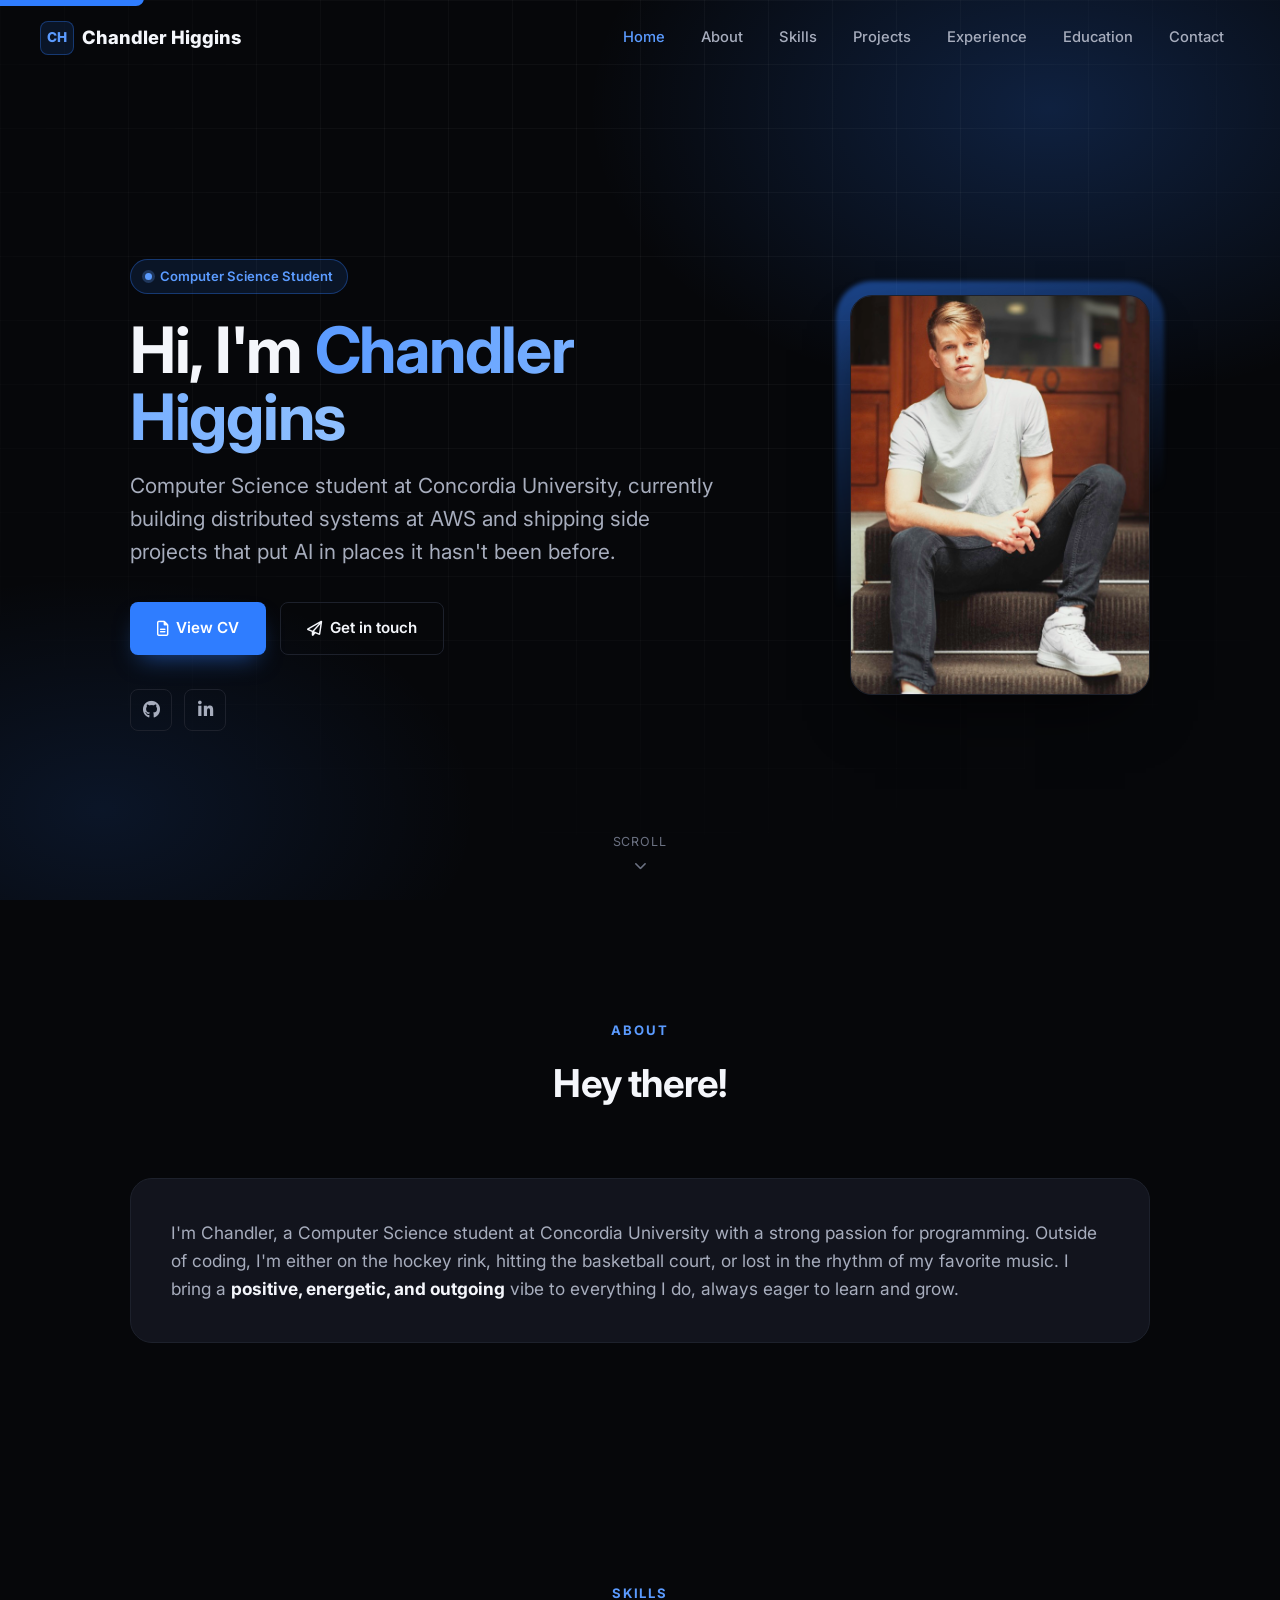
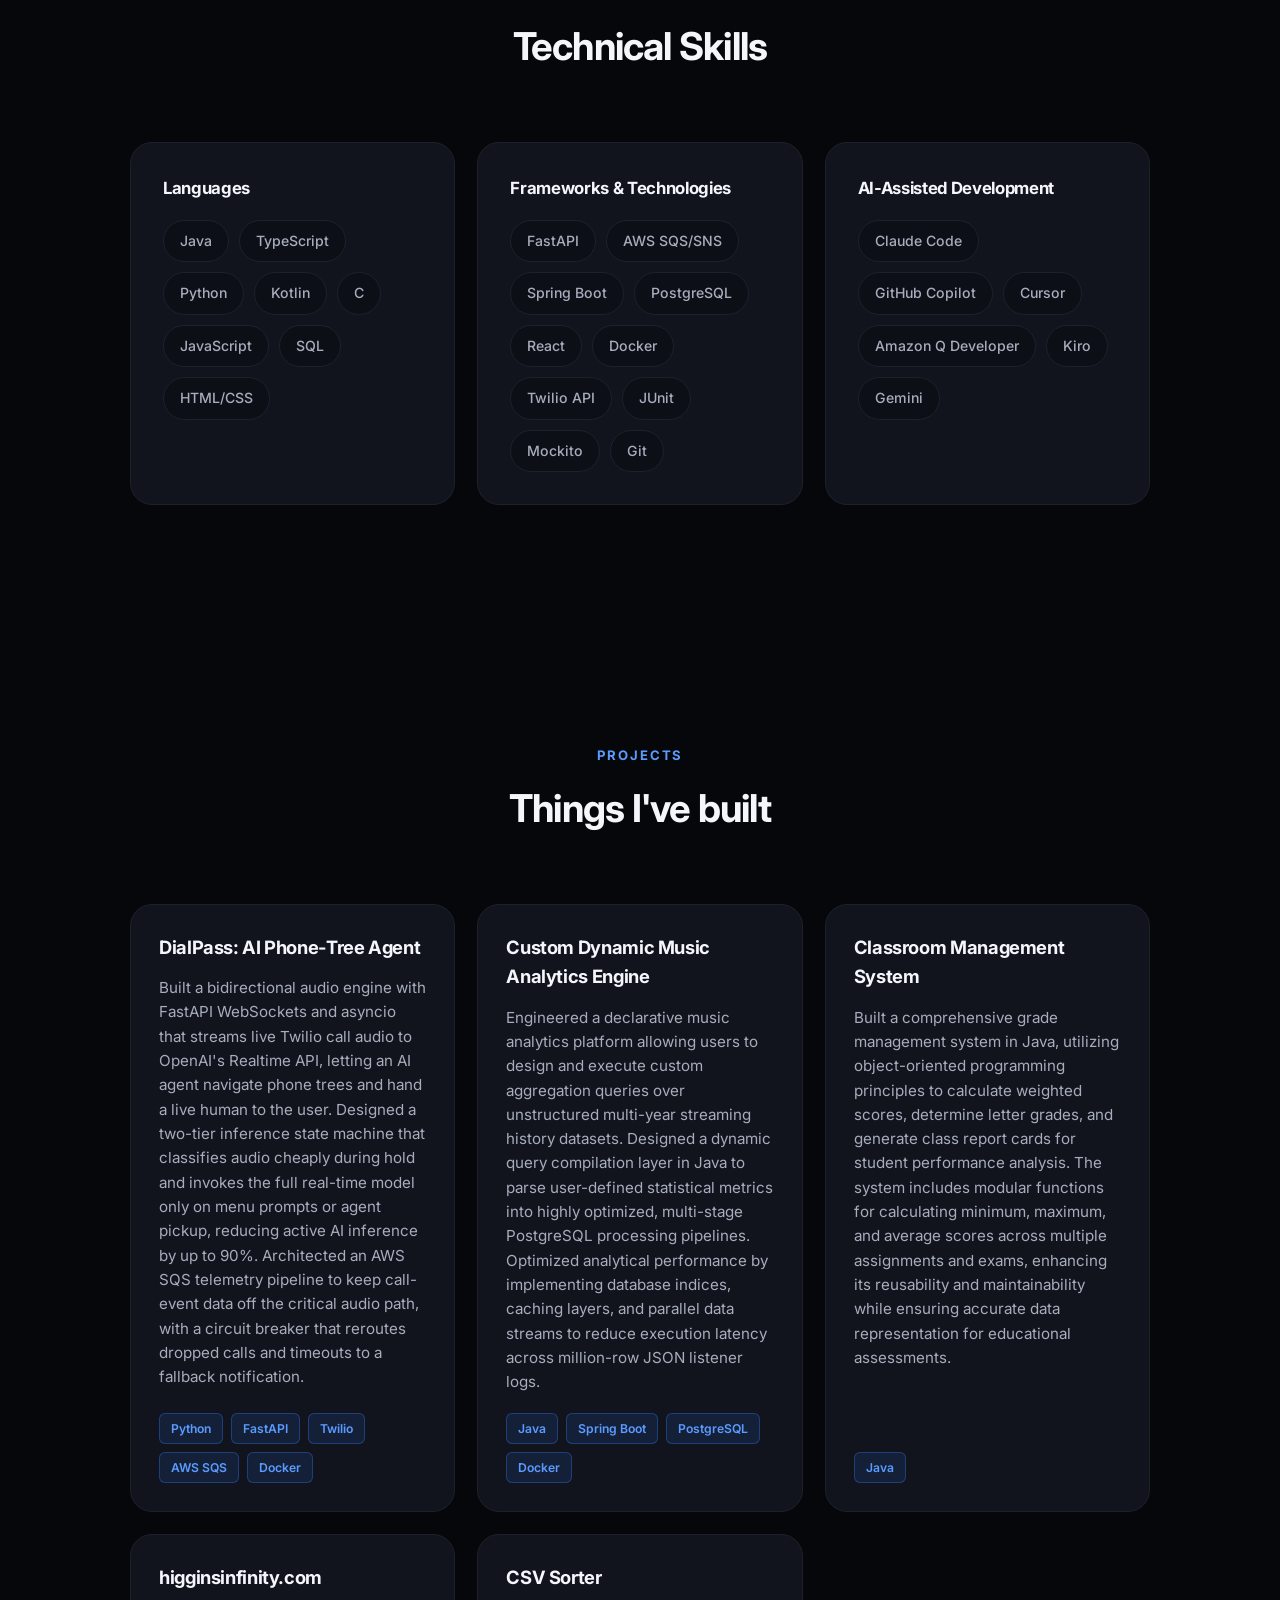
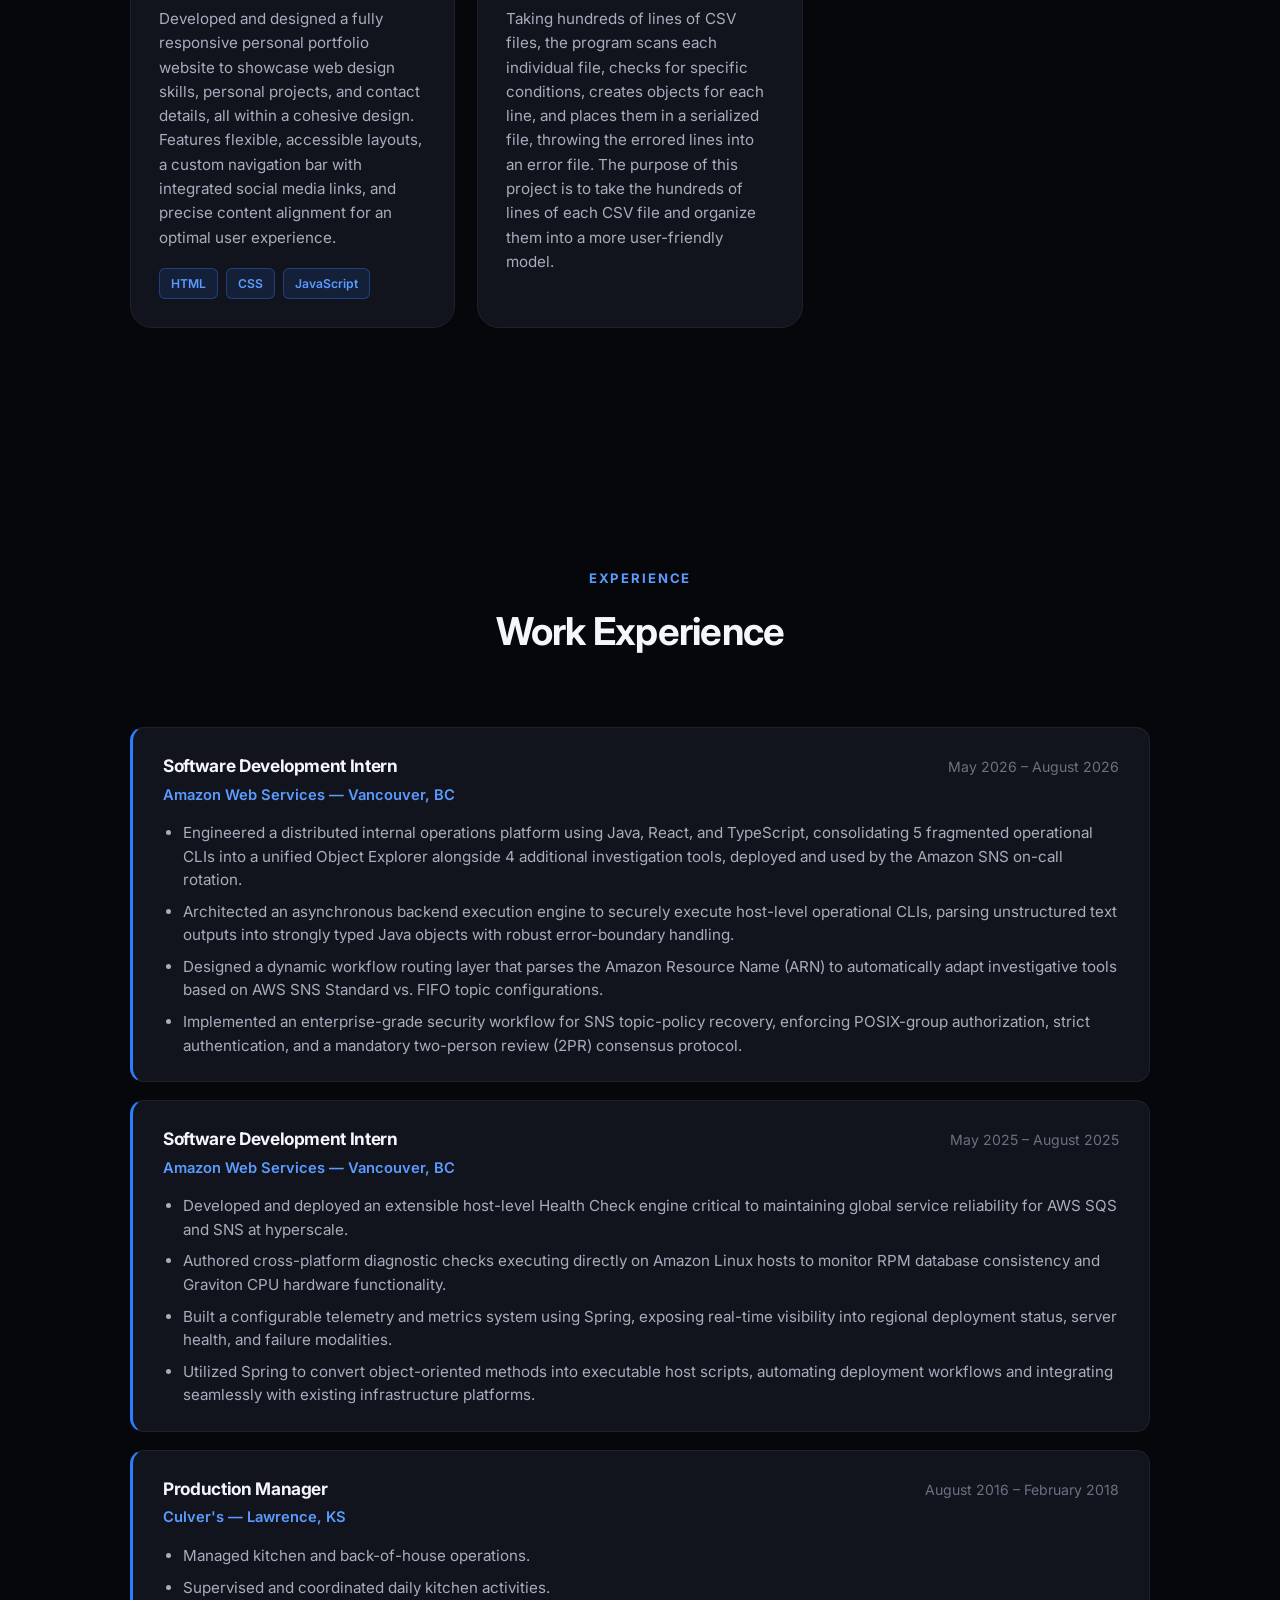
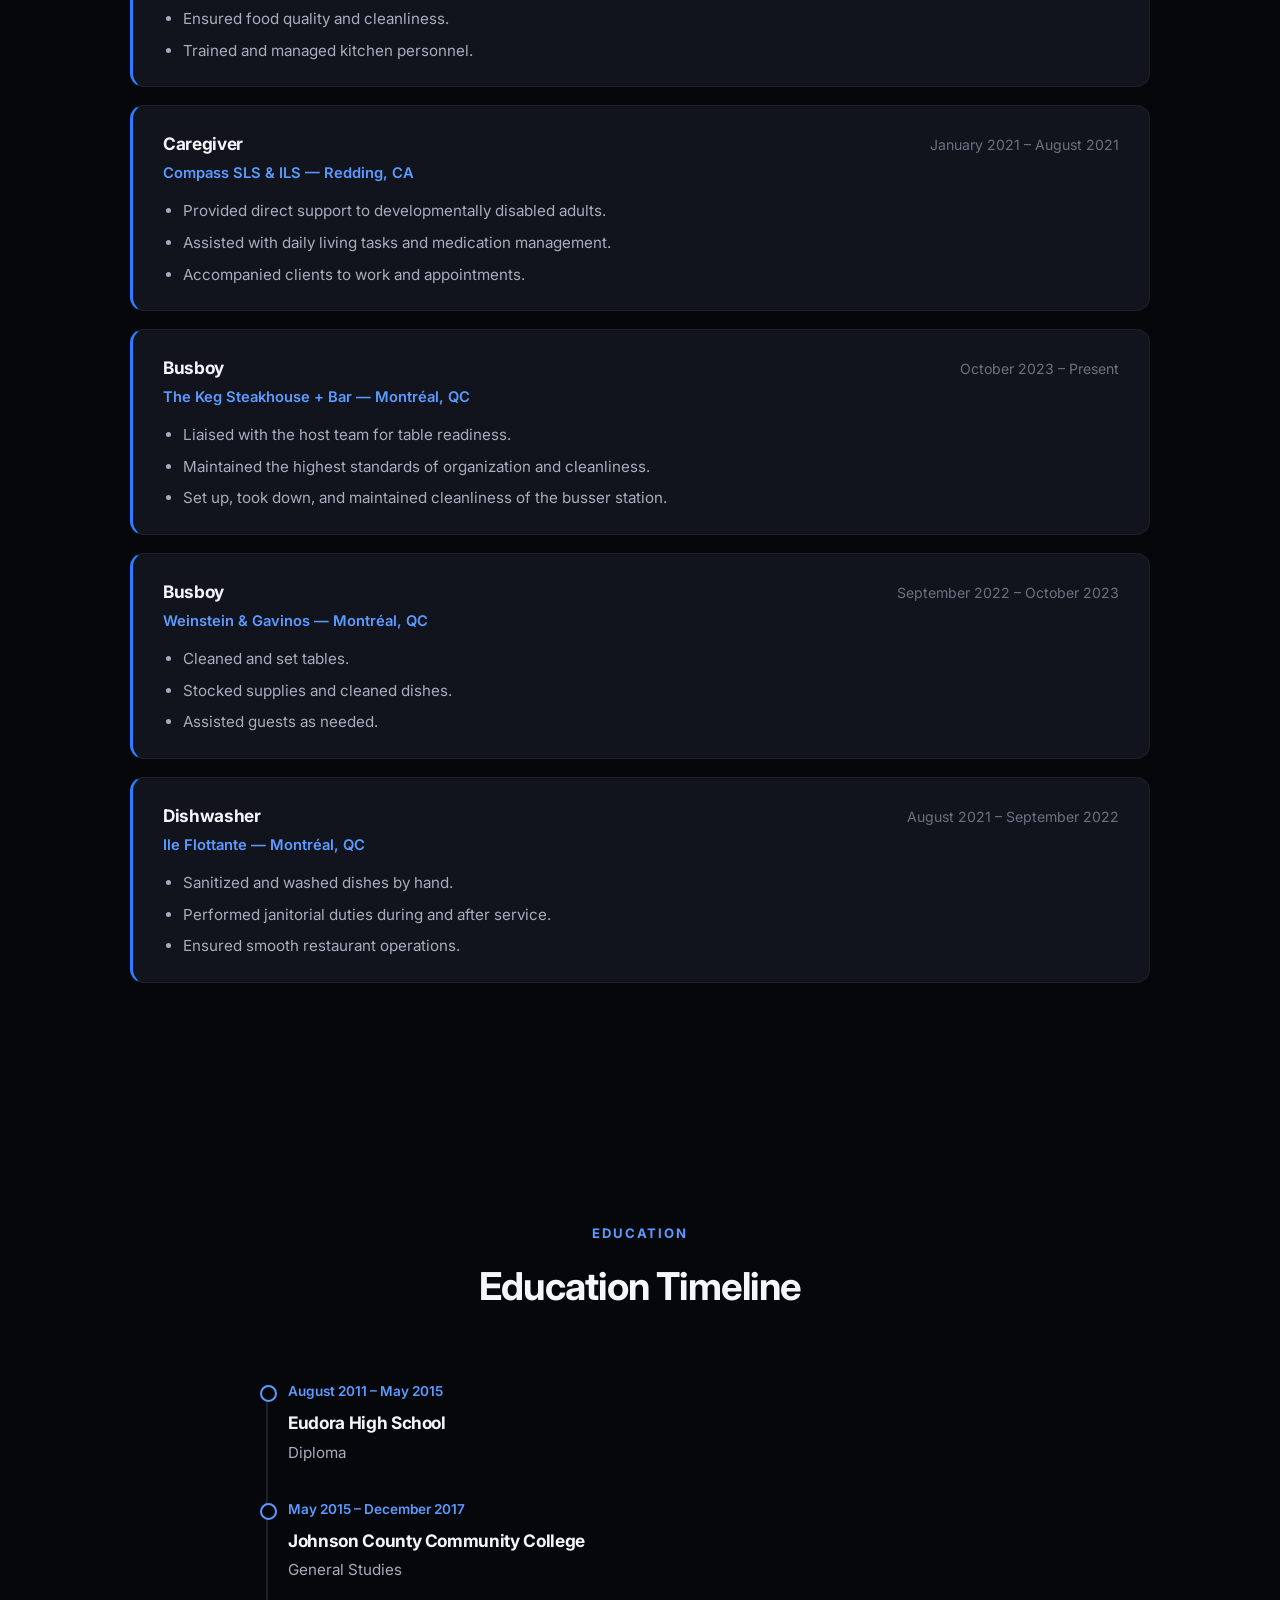
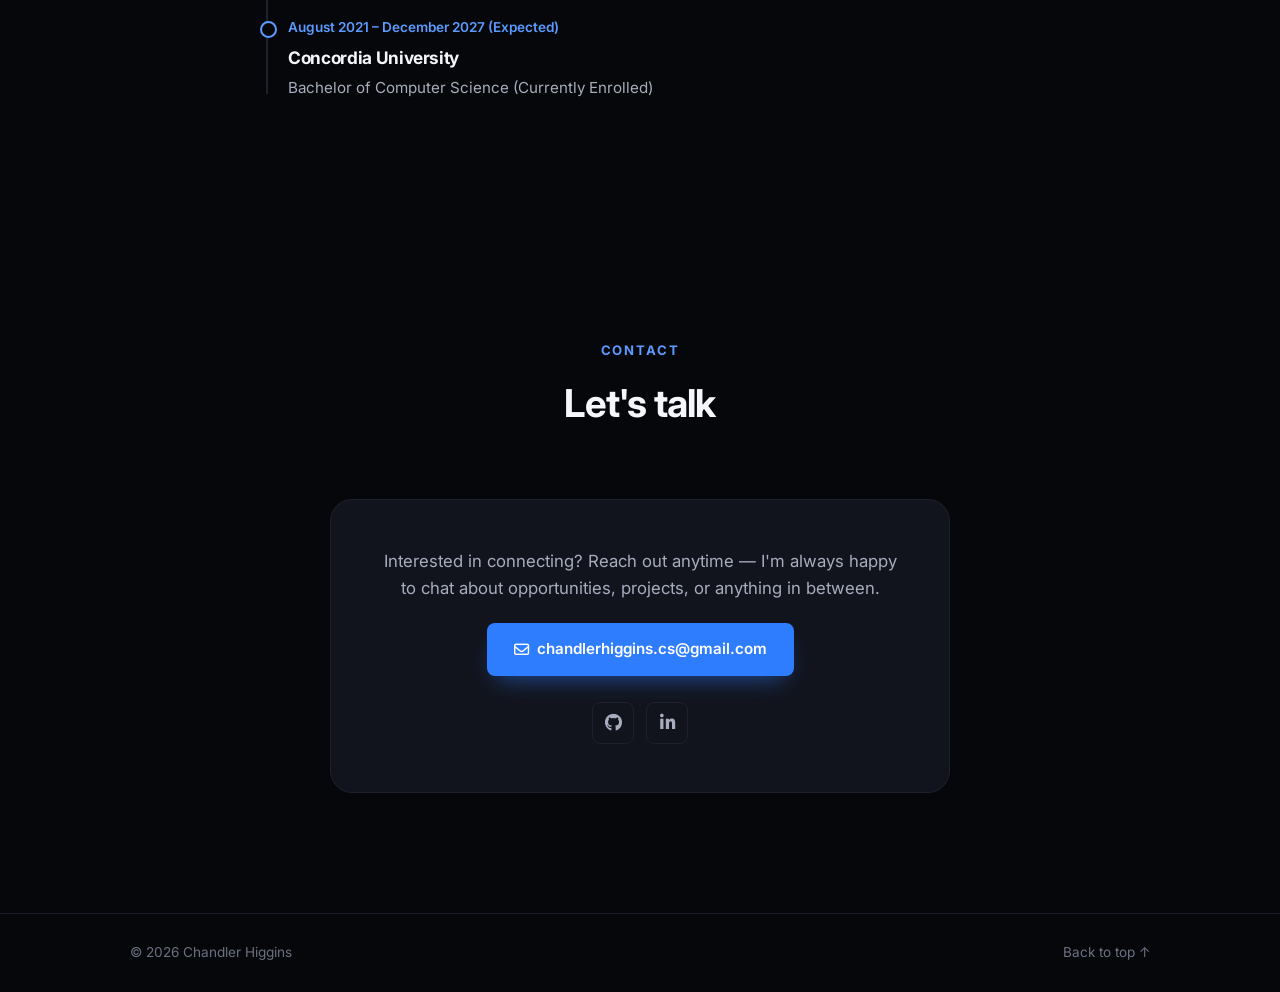
==== index.html @ 231ebe5f "Add AI-Assisted Development skills card, rename section heading - Add third skills card: Claude Code" ====
<!DOCTYPE html>
<html lang="en">
<head>
  <meta charset="UTF-8">
  <meta name="viewport" content="width=device-width, initial-scale=1.0">
  <title>Chandler Higgins | Portfolio</title>
  <meta name="description" content="Chandler Higgins - Computer Science student at Concordia University. Software engineering portfolio, projects, and work experience.">
  <link rel="icon" type="image/svg+xml" href="images/favicon.svg">
  <link rel="preconnect" href="https://fonts.googleapis.com">
  <link rel="preconnect" href="https://fonts.gstatic.com" crossorigin>
  <link href="https://fonts.googleapis.com/css2?family=Inter:wght@400;500;600;700;800&display=swap" rel="stylesheet">
  <link rel="stylesheet" href="https://cdnjs.cloudflare.com/ajax/libs/font-awesome/6.6.0/css/all.min.css" integrity="sha512-Kc323vGBEqzTmouAECnVceyQqyqdsSiqLQISBL29aUW4U/M7pSPA/gEUZQqv1cwx4OnYxTxve5UMg5GT6L4JJg==" crossorigin="anonymous" referrerpolicy="no-referrer" />
  <link rel="stylesheet" href="styles.css">
  <script src="main.js" defer></script>
</head>
<body>

<a class="skip-link" href="#main">Skip to content</a>

<header class="site-header">
  <nav class="navbar">
    <a class="brand" href="#home"><span class="brand-mark">CH</span> Chandler Higgins</a>

    <button class="nav-toggle" aria-label="Toggle menu" aria-expanded="false">
      <i class="fa-solid fa-bars"></i>
    </button>

    <ul class="nav-links">
      <li><a href="#home">Home</a></li>
      <li><a href="#about">About</a></li>
      <li><a href="#skillz">Skills</a></li>
      <li><a href="#projects">Projects</a></li>
      <li><a href="#exp">Experience</a></li>
      <li><a href="#education1">Education</a></li>
      <li><a href="#contact">Contact</a></li>
    </ul>
  </nav>
</header>

<main id="main">

  <section class="hero" id="home">
    <div class="container hero-inner">
      <div>
        <span class="hero-eyebrow"><span class="dot"></span>Computer Science Student</span>
        <h1 class="hero-title">Hi, I'm <span class="accent">Chandler Higgins</span></h1>
        <p class="hero-subtitle">Computer Science student at Concordia University, currently building distributed systems at AWS and shipping side projects that put AI in places it hasn't been before.</p>

        <div class="hero-actions">
          <a href="view_cv.html" target="_blank" class="btn btn-primary">
            <i class="fa-regular fa-file-lines"></i> View CV
          </a>
          <a href="#contact" class="btn btn-ghost">
            <i class="fa-regular fa-paper-plane"></i> Get in touch
          </a>
        </div>

        <div class="hero-social">
          <a class="social-link" href="https://github.com/GoingBarDown" aria-label="GitHub" target="_blank" rel="noopener">
            <i class="fa-brands fa-github"></i>
          </a>
          <a class="social-link" href="https://www.linkedin.com/in/chandler-higgins/" aria-label="LinkedIn" target="_blank" rel="noopener">
            <i class="fa-brands fa-linkedin-in"></i>
          </a>
        </div>
      </div>

      <div class="hero-photo-wrap">
        <img class="hero-photo" src="images/my-photo.jpg" alt="Chandler Higgins">
      </div>
    </div>

    <a href="#about" class="scroll-cue">
      Scroll
      <i class="fa-solid fa-chevron-down"></i>
    </a>
  </section>

  <section class="section" id="about">
    <div class="container">
      <div class="section-head reveal">
        <span class="section-kicker">About</span>
        <h2 class="section-title">Hey there!</h2>
      </div>

      <div class="about-grid">
        <div class="about-copy reveal">
          <p>I'm Chandler, a Computer Science student at Concordia University with a strong passion for programming. Outside of coding, I'm either on the hockey rink, hitting the basketball court, or lost in the rhythm of my favorite music. I bring a <strong>positive, energetic, and outgoing</strong> vibe to everything I do, always eager to learn and grow.</p>
        </div>
      </div>
    </div>
  </section>

  <section class="section" id="skillz">
    <div class="container">
      <div class="section-head reveal">
        <span class="section-kicker">Skills</span>
        <h2 class="section-title">Technical Skills</h2>
      </div>

      <div class="skills-grid">
        <div class="skills-card reveal">
          <h3>Languages</h3>
          <div class="pill-row">
            <span class="pill">Java</span>
            <span class="pill">TypeScript</span>
            <span class="pill">Python</span>
            <span class="pill">Kotlin</span>
            <span class="pill">C</span>
            <span class="pill">JavaScript</span>
            <span class="pill">SQL</span>
            <span class="pill">HTML/CSS</span>
          </div>
        </div>

        <div class="skills-card reveal">
          <h3>Frameworks &amp; Technologies</h3>
          <div class="pill-row">
            <span class="pill">FastAPI</span>
            <span class="pill">AWS SQS/SNS</span>
            <span class="pill">Spring Boot</span>
            <span class="pill">PostgreSQL</span>
            <span class="pill">React</span>
            <span class="pill">Docker</span>
            <span class="pill">Twilio API</span>
            <span class="pill">JUnit</span>
            <span class="pill">Mockito</span>
            <span class="pill">Git</span>
          </div>
        </div>

        <div class="skills-card reveal">
          <h3>AI-Assisted Development</h3>
          <div class="pill-row">
            <span class="pill">Claude Code</span>
            <span class="pill">GitHub Copilot</span>
            <span class="pill">Cursor</span>
            <span class="pill">Amazon Q Developer</span>
            <span class="pill">Kiro</span>
            <span class="pill">Gemini</span>
          </div>
        </div>
      </div>
    </div>
  </section>

  <section class="section" id="projects">
    <div class="container">
      <div class="section-head reveal">
        <span class="section-kicker">Projects</span>
        <h2 class="section-title">Things I've built</h2>
      </div>

      <div class="projects-grid">
        <div class="project-card reveal">
          <h3>DialPass: AI Phone-Tree Agent</h3>
          <p>Built a bidirectional audio engine with FastAPI WebSockets and asyncio that streams live Twilio call audio to OpenAI's Realtime API, letting an AI agent navigate phone trees and hand a live human to the user. Designed a two-tier inference state machine that classifies audio cheaply during hold and invokes the full real-time model only on menu prompts or agent pickup, reducing active AI inference by up to 90%. Architected an AWS SQS telemetry pipeline to keep call-event data off the critical audio path, with a circuit breaker that reroutes dropped calls and timeouts to a fallback notification.</p>
          <div class="tag-row">
            <span class="tag">Python</span>
            <span class="tag">FastAPI</span>
            <span class="tag">Twilio</span>
            <span class="tag">AWS SQS</span>
            <span class="tag">Docker</span>
          </div>
        </div>

        <div class="project-card reveal">
          <h3>Custom Dynamic Music Analytics Engine</h3>
          <p>Engineered a declarative music analytics platform allowing users to design and execute custom aggregation queries over unstructured multi-year streaming history datasets. Designed a dynamic query compilation layer in Java to parse user-defined statistical metrics into highly optimized, multi-stage PostgreSQL processing pipelines. Optimized analytical performance by implementing database indices, caching layers, and parallel data streams to reduce execution latency across million-row JSON listener logs.</p>
          <div class="tag-row">
            <span class="tag">Java</span>
            <span class="tag">Spring Boot</span>
            <span class="tag">PostgreSQL</span>
            <span class="tag">Docker</span>
          </div>
        </div>

        <div class="project-card reveal">
          <h3>Classroom Management System</h3>
          <p>Built a comprehensive grade management system in Java, utilizing object-oriented programming principles to calculate weighted scores, determine letter grades, and generate class report cards for student performance analysis. The system includes modular functions for calculating minimum, maximum, and average scores across multiple assignments and exams, enhancing its reusability and maintainability while ensuring accurate data representation for educational assessments.</p>
          <div class="tag-row">
            <span class="tag">Java</span>
          </div>
        </div>

        <div class="project-card reveal">
          <h3>higginsinfinity.com</h3>
          <p>Developed and designed a fully responsive personal portfolio website to showcase web design skills, personal projects, and contact details, all within a cohesive design. Features flexible, accessible layouts, a custom navigation bar with integrated social media links, and precise content alignment for an optimal user experience.</p>
          <div class="tag-row">
            <span class="tag">HTML</span>
            <span class="tag">CSS</span>
            <span class="tag">JavaScript</span>
          </div>
        </div>

        <div class="project-card reveal">
          <h3>CSV Sorter</h3>
          <p>Taking hundreds of lines of CSV files, the program scans each individual file, checks for specific conditions, creates objects for each line, and places them in a serialized file, throwing the errored lines into an error file. The purpose of this project is to take the hundreds of lines of each CSV file and organize them into a more user-friendly model.</p>
        </div>
      </div>
    </div>
  </section>

  <section class="section" id="exp">
    <div class="container">
      <div class="section-head reveal">
        <span class="section-kicker">Experience</span>
        <h2 class="section-title">Work Experience</h2>
      </div>

      <div class="experience-list">
        <div class="experience-item reveal">
          <div class="experience-head">
            <h3 class="experience-role">Software Development Intern</h3>
            <span class="experience-meta">May 2026 – August 2026</span>
          </div>
          <p class="experience-company">Amazon Web Services — Vancouver, BC</p>
          <ul class="experience-details">
            <li>Engineered a distributed internal operations platform using Java, React, and TypeScript, consolidating 5 fragmented operational CLIs into a unified Object Explorer alongside 4 additional investigation tools, deployed and used by the Amazon SNS on-call rotation.</li>
            <li>Architected an asynchronous backend execution engine to securely execute host-level operational CLIs, parsing unstructured text outputs into strongly typed Java objects with robust error-boundary handling.</li>
            <li>Designed a dynamic workflow routing layer that parses the Amazon Resource Name (ARN) to automatically adapt investigative tools based on AWS SNS Standard vs. FIFO topic configurations.</li>
            <li>Implemented an enterprise-grade security workflow for SNS topic-policy recovery, enforcing POSIX-group authorization, strict authentication, and a mandatory two-person review (2PR) consensus protocol.</li>
          </ul>
        </div>

        <div class="experience-item reveal">
          <div class="experience-head">
            <h3 class="experience-role">Software Development Intern</h3>
            <span class="experience-meta">May 2025 – August 2025</span>
          </div>
          <p class="experience-company">Amazon Web Services — Vancouver, BC</p>
          <ul class="experience-details">
            <li>Developed and deployed an extensible host-level Health Check engine critical to maintaining global service reliability for AWS SQS and SNS at hyperscale.</li>
            <li>Authored cross-platform diagnostic checks executing directly on Amazon Linux hosts to monitor RPM database consistency and Graviton CPU hardware functionality.</li>
            <li>Built a configurable telemetry and metrics system using Spring, exposing real-time visibility into regional deployment status, server health, and failure modalities.</li>
            <li>Utilized Spring to convert object-oriented methods into executable host scripts, automating deployment workflows and integrating seamlessly with existing infrastructure platforms.</li>
          </ul>
        </div>

        <div class="experience-item reveal">
          <div class="experience-head">
            <h3 class="experience-role">Production Manager</h3>
            <span class="experience-meta">August 2016 – February 2018</span>
          </div>
          <p class="experience-company">Culver's — Lawrence, KS</p>
          <ul class="experience-details">
            <li>Managed kitchen and back-of-house operations.</li>
            <li>Supervised and coordinated daily kitchen activities.</li>
            <li>Ensured food quality and cleanliness.</li>
            <li>Trained and managed kitchen personnel.</li>
          </ul>
        </div>

        <div class="experience-item reveal">
          <div class="experience-head">
            <h3 class="experience-role">Caregiver</h3>
            <span class="experience-meta">January 2021 – August 2021</span>
          </div>
          <p class="experience-company">Compass SLS & ILS — Redding, CA</p>
          <ul class="experience-details">
            <li>Provided direct support to developmentally disabled adults.</li>
            <li>Assisted with daily living tasks and medication management.</li>
            <li>Accompanied clients to work and appointments.</li>
          </ul>
        </div>

        <div class="experience-item reveal">
          <div class="experience-head">
            <h3 class="experience-role">Busboy</h3>
            <span class="experience-meta">October 2023 – Present</span>
          </div>
          <p class="experience-company">The Keg Steakhouse + Bar — Montréal, QC</p>
          <ul class="experience-details">
            <li>Liaised with the host team for table readiness.</li>
            <li>Maintained the highest standards of organization and cleanliness.</li>
            <li>Set up, took down, and maintained cleanliness of the busser station.</li>
          </ul>
        </div>

        <div class="experience-item reveal">
          <div class="experience-head">
            <h3 class="experience-role">Busboy</h3>
            <span class="experience-meta">September 2022 – October 2023</span>
          </div>
          <p class="experience-company">Weinstein & Gavinos — Montréal, QC</p>
          <ul class="experience-details">
            <li>Cleaned and set tables.</li>
            <li>Stocked supplies and cleaned dishes.</li>
            <li>Assisted guests as needed.</li>
          </ul>
        </div>

        <div class="experience-item reveal">
          <div class="experience-head">
            <h3 class="experience-role">Dishwasher</h3>
            <span class="experience-meta">August 2021 – September 2022</span>
          </div>
          <p class="experience-company">Ile Flottante — Montréal, QC</p>
          <ul class="experience-details">
            <li>Sanitized and washed dishes by hand.</li>
            <li>Performed janitorial duties during and after service.</li>
            <li>Ensured smooth restaurant operations.</li>
          </ul>
        </div>
      </div>
    </div>
  </section>

  <section class="section" id="education1">
    <div class="container">
      <div class="section-head reveal">
        <span class="section-kicker">Education</span>
        <h2 class="section-title">Education Timeline</h2>
      </div>

      <div class="timeline">
        <div class="timeline-entry reveal">
          <div class="timeline-date">August 2011 – May 2015</div>
          <div class="timeline-content">
            <h3>Eudora High School</h3>
            <p>Diploma</p>
          </div>
        </div>

        <div class="timeline-entry reveal">
          <div class="timeline-date">May 2015 – December 2017</div>
          <div class="timeline-content">
            <h3>Johnson County Community College</h3>
            <p>General Studies</p>
          </div>
        </div>

        <div class="timeline-entry reveal">
          <div class="timeline-date">August 2021 – December 2027 (Expected)</div>
          <div class="timeline-content">
            <h3>Concordia University</h3>
            <p>Bachelor of Computer Science (Currently Enrolled)</p>
          </div>
        </div>
      </div>
    </div>
  </section>

  <section class="section" id="contact">
    <div class="container">
      <div class="section-head reveal">
        <span class="section-kicker">Contact</span>
        <h2 class="section-title">Let's talk</h2>
      </div>

      <div class="contact-card reveal">
        <p>Interested in connecting? Reach out anytime — I'm always happy to chat about opportunities, projects, or anything in between.</p>
        <a class="btn btn-primary contact-email" href="mailto:chandlerhiggins.cs@gmail.com">
          <i class="fa-regular fa-envelope"></i> chandlerhiggins.cs@gmail.com
        </a>
        <div class="contact-social">
          <a class="social-link" href="https://github.com/GoingBarDown" aria-label="GitHub" target="_blank" rel="noopener">
            <i class="fa-brands fa-github"></i>
          </a>
          <a class="social-link" href="https://www.linkedin.com/in/chandler-higgins/" aria-label="LinkedIn" target="_blank" rel="noopener">
            <i class="fa-brands fa-linkedin-in"></i>
          </a>
        </div>
      </div>
    </div>
  </section>

</main>

<footer class="site-footer">
  <div class="container footer-inner">
    <span>&copy; 2026 Chandler Higgins</span>
    <a href="#home">Back to top ↑</a>
  </div>
</footer>

</body>
</html>
---- styles.css ----
/* =========================================================
   Chandler Higgins — Portfolio
   ========================================================= */

:root {
  --bg: #06070a;
  --bg-elevated: #0d0f16;
  --bg-card: #12141d;
  --border: #1d212c;
  --border-soft: #191c26;

  --text-primary: #f4f6fb;
  --text-secondary: #a7adbd;
  --text-muted: #6b7182;

  --accent: #2f7dff;
  --accent-bright: #5b9bff;
  --accent-soft: rgba(47, 125, 255, 0.12);
  --accent-border: rgba(47, 125, 255, 0.35);

  --radius-sm: 8px;
  --radius-md: 14px;
  --radius-lg: 22px;

  --shadow-md: 0 16px 40px -20px rgba(0, 0, 0, 0.65);
  --shadow-lg: 0 30px 60px -25px rgba(0, 0, 0, 0.75);

  --container: 1100px;
  --font-sans: 'Inter', -apple-system, BlinkMacSystemFont, 'Segoe UI', sans-serif;

  color-scheme: dark;
}

* {
  box-sizing: border-box;
}

html {
  scroll-behavior: smooth;
}

@media (prefers-reduced-motion: reduce) {
  html {
    scroll-behavior: auto;
  }
  * {
    animation-duration: 0.01ms !important;
    animation-iteration-count: 1 !important;
    transition-duration: 0.01ms !important;
  }
}

body {
  margin: 0;
  background: var(--bg);
  color: var(--text-primary);
  font-family: var(--font-sans);
  line-height: 1.6;
  -webkit-font-smoothing: antialiased;
}

h1, h2, h3, h4, h5 {
  margin: 0;
  font-weight: 700;
  letter-spacing: -0.02em;
}

p {
  margin: 0;
}

a {
  color: inherit;
  text-decoration: none;
}

ul {
  margin: 0;
  padding: 0;
  list-style: none;
}

img {
  max-width: 100%;
  display: block;
}

.skip-link {
  position: absolute;
  top: -40px;
  left: 0;
  background: var(--accent);
  color: #fff;
  padding: 10px 16px;
  border-radius: 0 0 var(--radius-sm) 0;
  z-index: 2000;
  transition: top 0.2s ease;
}

.skip-link:focus {
  top: 0;
}

:focus-visible {
  outline: 2px solid var(--accent-bright);
  outline-offset: 3px;
}

.container {
  max-width: var(--container);
  margin-inline: auto;
  padding-inline: clamp(20px, 5vw, 40px);
}

/* ---------------------------------------------------------
   Navbar
   --------------------------------------------------------- */

.site-header {
  position: fixed;
  top: 0;
  left: 0;
  width: 100%;
  z-index: 1000;
}

.navbar {
  display: flex;
  align-items: center;
  justify-content: space-between;
  padding: 18px clamp(20px, 5vw, 40px);
  transition: background-color 0.3s ease, box-shadow 0.3s ease, backdrop-filter 0.3s ease;
}

.navbar.is-scrolled {
  background-color: rgba(6, 7, 10, 0.85);
  backdrop-filter: blur(12px);
  box-shadow: 0 1px 0 var(--border-soft);
}

.brand {
  font-weight: 800;
  font-size: 1.15rem;
  color: var(--text-primary);
  display: flex;
  align-items: center;
  gap: 8px;
}

.brand .brand-mark {
  display: inline-flex;
  align-items: center;
  justify-content: center;
  width: 34px;
  height: 34px;
  border-radius: var(--radius-sm);
  background: var(--accent-soft);
  border: 1px solid var(--accent-border);
  color: var(--accent-bright);
  font-size: 0.85rem;
}

.nav-toggle {
  display: none;
  background: transparent;
  border: 1px solid var(--border);
  color: var(--text-primary);
  border-radius: var(--radius-sm);
  width: 42px;
  height: 42px;
  font-size: 1.1rem;
  cursor: pointer;
}

.nav-links {
  display: flex;
  gap: 4px;
}

.nav-links a {
  display: block;
  padding: 8px 16px;
  font-size: 0.92rem;
  font-weight: 500;
  color: var(--text-secondary);
  border-radius: var(--radius-sm);
  transition: color 0.2s ease, background-color 0.2s ease;
}

.nav-links a:hover {
  color: var(--text-primary);
  background: var(--bg-card);
}

.nav-links a.active {
  color: var(--accent-bright);
}

@media (max-width: 780px) {
  .nav-toggle {
    display: inline-flex;
    align-items: center;
    justify-content: center;
  }

  .nav-links {
    position: fixed;
    top: 0;
    right: 0;
    height: 100vh;
    width: min(280px, 80vw);
    flex-direction: column;
    background: var(--bg-elevated);
    border-left: 1px solid var(--border);
    padding: 90px 24px 24px;
    gap: 4px;
    transform: translateX(100%);
    transition: transform 0.3s ease;
  }

  .nav-links.is-open {
    transform: translateX(0);
  }

  .nav-links a {
    padding: 14px 16px;
    font-size: 1rem;
  }
}

/* ---------------------------------------------------------
   Hero
   --------------------------------------------------------- */

.hero {
  position: relative;
  min-height: 100vh;
  display: flex;
  align-items: center;
  overflow: hidden;
  padding-top: 90px;
  background:
    radial-gradient(60% 55% at 82% 12%, rgba(47, 125, 255, 0.22), transparent 60%),
    radial-gradient(45% 40% at 8% 90%, rgba(47, 125, 255, 0.12), transparent 65%),
    var(--bg);
}

.hero::before {
  content: "";
  position: absolute;
  inset: 0;
  background-image:
    linear-gradient(to right, rgba(255, 255, 255, 0.035) 1px, transparent 1px),
    linear-gradient(to bottom, rgba(255, 255, 255, 0.035) 1px, transparent 1px);
  background-size: 64px 64px;
  mask-image: radial-gradient(ellipse 70% 70% at 50% 30%, black 40%, transparent 100%);
  pointer-events: none;
}

.hero-inner {
  position: relative;
  display: grid;
  grid-template-columns: minmax(0, 1fr) auto;
  align-items: center;
  gap: clamp(32px, 6vw, 80px);
  width: 100%;
}

.hero-eyebrow {
  display: inline-flex;
  align-items: center;
  gap: 8px;
  padding: 6px 14px;
  border-radius: 999px;
  background: var(--accent-soft);
  border: 1px solid var(--accent-border);
  color: var(--accent-bright);
  font-size: 0.82rem;
  font-weight: 600;
  margin-bottom: 22px;
}

.hero-eyebrow .dot {
  width: 7px;
  height: 7px;
  border-radius: 50%;
  background: var(--accent-bright);
  box-shadow: 0 0 0 3px rgba(91, 155, 255, 0.25);
}

.hero-title {
  font-size: clamp(2.4rem, 6vw, 4rem);
  line-height: 1.05;
  color: var(--text-primary);
}

.hero-title .accent {
  background: linear-gradient(90deg, var(--accent-bright), #8fc0ff);
  -webkit-background-clip: text;
  background-clip: text;
  -webkit-text-fill-color: transparent;
}

.hero-subtitle {
  margin-top: 18px;
  font-size: clamp(1.05rem, 2vw, 1.3rem);
  color: var(--text-secondary);
  max-width: 46ch;
}

.hero-actions {
  margin-top: 34px;
  display: flex;
  flex-wrap: wrap;
  gap: 14px;
}

.btn {
  display: inline-flex;
  align-items: center;
  gap: 8px;
  padding: 13px 26px;
  border-radius: var(--radius-sm);
  font-weight: 600;
  font-size: 0.95rem;
  cursor: pointer;
  border: 1px solid transparent;
  transition: transform 0.2s ease, box-shadow 0.2s ease, background-color 0.2s ease, border-color 0.2s ease;
}

.btn:hover {
  transform: translateY(-2px);
}

.btn-primary {
  background: var(--accent);
  color: #fff;
  box-shadow: 0 12px 24px -10px rgba(47, 125, 255, 0.55);
}

.btn-primary:hover {
  background: var(--accent-bright);
}

.btn-ghost {
  background: transparent;
  border-color: var(--border);
  color: var(--text-primary);
}

.btn-ghost:hover {
  border-color: var(--accent-border);
  color: var(--accent-bright);
}

.hero-social {
  margin-top: 34px;
  display: flex;
  gap: 12px;
}

.social-link {
  display: inline-flex;
  align-items: center;
  justify-content: center;
  width: 42px;
  height: 42px;
  border-radius: var(--radius-sm);
  border: 1px solid var(--border);
  color: var(--text-secondary);
  font-size: 1.1rem;
  transition: color 0.2s ease, border-color 0.2s ease, transform 0.2s ease;
}

.social-link:hover {
  color: var(--accent-bright);
  border-color: var(--accent-border);
  transform: translateY(-2px);
}

.hero-photo-wrap {
  position: relative;
  justify-self: center;
}

.hero-photo-wrap::before {
  content: "";
  position: absolute;
  inset: -14px;
  border-radius: calc(var(--radius-lg) + 14px);
  background: linear-gradient(160deg, rgba(47, 125, 255, 0.5), transparent 60%);
  filter: blur(2px);
  z-index: 0;
}

.hero-photo {
  position: relative;
  width: clamp(220px, 26vw, 300px);
  aspect-ratio: 3 / 4;
  object-fit: cover;
  border-radius: var(--radius-lg);
  border: 1px solid var(--border);
  box-shadow: var(--shadow-lg);
  z-index: 1;
}

.scroll-cue {
  position: absolute;
  bottom: 28px;
  left: 50%;
  transform: translateX(-50%);
  display: flex;
  flex-direction: column;
  align-items: center;
  gap: 8px;
  color: var(--text-muted);
  font-size: 0.78rem;
  letter-spacing: 0.08em;
  text-transform: uppercase;
  transition: opacity 0.3s ease;
}

.scroll-cue i {
  animation: bob 1.8s ease-in-out infinite;
}

@keyframes bob {
  0%, 100% { transform: translateY(0); }
  50% { transform: translateY(6px); }
}

@media (max-width: 860px) {
  .hero-inner {
    grid-template-columns: 1fr;
    text-align: center;
  }

  .hero-photo-wrap {
    order: -1;
  }

  .hero-subtitle {
    max-width: none;
    margin-inline: auto;
  }

  .hero-actions,
  .hero-social {
    justify-content: center;
  }
}

/* ---------------------------------------------------------
   Sections (shared)
   --------------------------------------------------------- */

.section {
  padding: clamp(70px, 10vw, 120px) 0;
}

.section-head {
  text-align: center;
  max-width: 640px;
  margin: 0 auto clamp(40px, 6vw, 64px);
}

.section-kicker {
  display: block;
  color: var(--accent-bright);
  font-weight: 700;
  font-size: 0.82rem;
  letter-spacing: 0.14em;
  text-transform: uppercase;
  margin-bottom: 12px;
}

.section-title {
  font-size: clamp(1.8rem, 4vw, 2.4rem);
  color: var(--text-primary);
}

.section-subtitle {
  margin-top: 14px;
  color: var(--text-secondary);
  font-size: 1.02rem;
}

.reveal {
  opacity: 0;
  transform: translateY(24px);
  transition: opacity 0.6s ease, transform 0.6s ease;
}

.reveal.is-visible {
  opacity: 1;
  transform: translateY(0);
}

/* ---------------------------------------------------------
   About
   --------------------------------------------------------- */

.about-grid {
  display: grid;
  grid-template-columns: repeat(3, 1fr);
  gap: 22px;
  align-items: stretch;
}

.about-copy {
  grid-column: span 3;
  background: var(--bg-card);
  border: 1px solid var(--border);
  border-radius: var(--radius-lg);
  padding: clamp(28px, 4vw, 40px);
  color: var(--text-secondary);
  font-size: 1.08rem;
}

.about-copy strong {
  color: var(--text-primary);
}

.stat-card {
  background: var(--bg-card);
  border: 1px solid var(--border);
  border-radius: var(--radius-md);
  padding: 24px;
  text-align: center;
}

.stat-card .stat-value {
  font-size: 2rem;
  font-weight: 800;
  color: var(--accent-bright);
}

.stat-card .stat-label {
  margin-top: 6px;
  color: var(--text-muted);
  font-size: 0.88rem;
}

@media (max-width: 780px) {
  .about-grid {
    grid-template-columns: 1fr;
  }

  .about-copy {
    grid-column: span 1;
  }
}

/* ---------------------------------------------------------
   Skills
   --------------------------------------------------------- */

.skills-grid {
  display: grid;
  grid-template-columns: repeat(auto-fit, minmax(240px, 1fr));
  gap: 22px;
}

.skills-card {
  background: var(--bg-card);
  border: 1px solid var(--border);
  border-radius: var(--radius-lg);
  padding: clamp(24px, 3vw, 32px);
}

.skills-card h3 {
  font-size: 1.05rem;
  color: var(--text-primary);
  margin-bottom: 18px;
}

.pill-row {
  display: flex;
  flex-wrap: wrap;
  gap: 10px;
}

.pill {
  padding: 9px 16px;
  border-radius: 999px;
  background: var(--bg-elevated);
  border: 1px solid var(--border);
  color: var(--text-secondary);
  font-size: 0.88rem;
  font-weight: 500;
  transition: color 0.2s ease, border-color 0.2s ease, transform 0.2s ease;
}

.pill:hover {
  color: var(--accent-bright);
  border-color: var(--accent-border);
  transform: translateY(-2px);
}

/* ---------------------------------------------------------
   Projects
   --------------------------------------------------------- */

.projects-grid {
  display: grid;
  grid-template-columns: repeat(auto-fit, minmax(280px, 1fr));
  gap: 22px;
}

.project-card {
  display: flex;
  flex-direction: column;
  gap: 14px;
  background: var(--bg-card);
  border: 1px solid var(--border);
  border-radius: var(--radius-lg);
  padding: 28px;
  transition: transform 0.25s ease, border-color 0.25s ease, box-shadow 0.25s ease;
}

.project-card:hover {
  transform: translateY(-6px);
  border-color: var(--accent-border);
  box-shadow: var(--shadow-md);
}

.project-card h3 {
  font-size: 1.15rem;
  color: var(--text-primary);
}

.project-card p {
  color: var(--text-secondary);
  font-size: 0.95rem;
  flex: 1;
}

.tag-row {
  display: flex;
  flex-wrap: wrap;
  gap: 8px;
  margin-top: 4px;
}

.tag {
  padding: 5px 11px;
  border-radius: 6px;
  background: var(--accent-soft);
  border: 1px solid var(--accent-border);
  color: var(--accent-bright);
  font-size: 0.76rem;
  font-weight: 600;
}

/* ---------------------------------------------------------
   Experience
   --------------------------------------------------------- */

.experience-list {
  display: flex;
  flex-direction: column;
  gap: 18px;
}

.experience-item {
  background: var(--bg-card);
  border: 1px solid var(--border);
  border-left: 3px solid var(--accent);
  border-radius: var(--radius-md);
  padding: 24px clamp(20px, 3vw, 30px);
}

.experience-head {
  display: flex;
  flex-wrap: wrap;
  align-items: baseline;
  justify-content: space-between;
  gap: 6px 16px;
}

.experience-role {
  font-size: 1.08rem;
  color: var(--text-primary);
}

.experience-meta {
  color: var(--text-muted);
  font-size: 0.88rem;
}

.experience-company {
  margin-top: 4px;
  color: var(--accent-bright);
  font-size: 0.92rem;
  font-weight: 600;
}

.experience-details {
  margin-top: 14px;
  padding-left: 20px;
  list-style: disc;
  color: var(--text-secondary);
  font-size: 0.95rem;
}

.experience-details li {
  margin-bottom: 8px;
  line-height: 1.55;
}

.experience-details li:last-child {
  margin-bottom: 0;
}

/* ---------------------------------------------------------
   Education
   --------------------------------------------------------- */

.timeline {
  position: relative;
  max-width: 760px;
  margin: 0 auto;
  padding-left: 28px;
}

.timeline::before {
  content: "";
  position: absolute;
  left: 6px;
  top: 6px;
  bottom: 6px;
  width: 2px;
  background: var(--border);
}

.timeline-entry {
  position: relative;
  padding-bottom: 34px;
}

.timeline-entry:last-child {
  padding-bottom: 0;
}

.timeline-entry::before {
  content: "";
  position: absolute;
  left: -28px;
  top: 4px;
  width: 13px;
  height: 13px;
  border-radius: 50%;
  background: var(--bg);
  border: 2px solid var(--accent-bright);
}

.timeline-date {
  color: var(--accent-bright);
  font-size: 0.85rem;
  font-weight: 600;
  margin-bottom: 6px;
}

.timeline-content h3 {
  font-size: 1.08rem;
  color: var(--text-primary);
}

.timeline-content p {
  margin-top: 4px;
  color: var(--text-secondary);
  font-size: 0.95rem;
}

/* ---------------------------------------------------------
   Contact
   --------------------------------------------------------- */

.contact-card {
  max-width: 620px;
  margin: 0 auto;
  text-align: center;
  background: var(--bg-card);
  border: 1px solid var(--border);
  border-radius: var(--radius-lg);
  padding: clamp(32px, 5vw, 48px);
}

.contact-card p {
  color: var(--text-secondary);
  font-size: 1.05rem;
}

.contact-email {
  display: inline-flex;
  margin-top: 22px;
}

.contact-social {
  margin-top: 26px;
  display: flex;
  justify-content: center;
  gap: 12px;
}

/* ---------------------------------------------------------
   Footer
   --------------------------------------------------------- */

.site-footer {
  border-top: 1px solid var(--border-soft);
  padding: 28px 0;
}

.footer-inner {
  display: flex;
  flex-wrap: wrap;
  align-items: center;
  justify-content: space-between;
  gap: 12px;
  color: var(--text-muted);
  font-size: 0.85rem;
}

.footer-inner a:hover {
  color: var(--accent-bright);
}
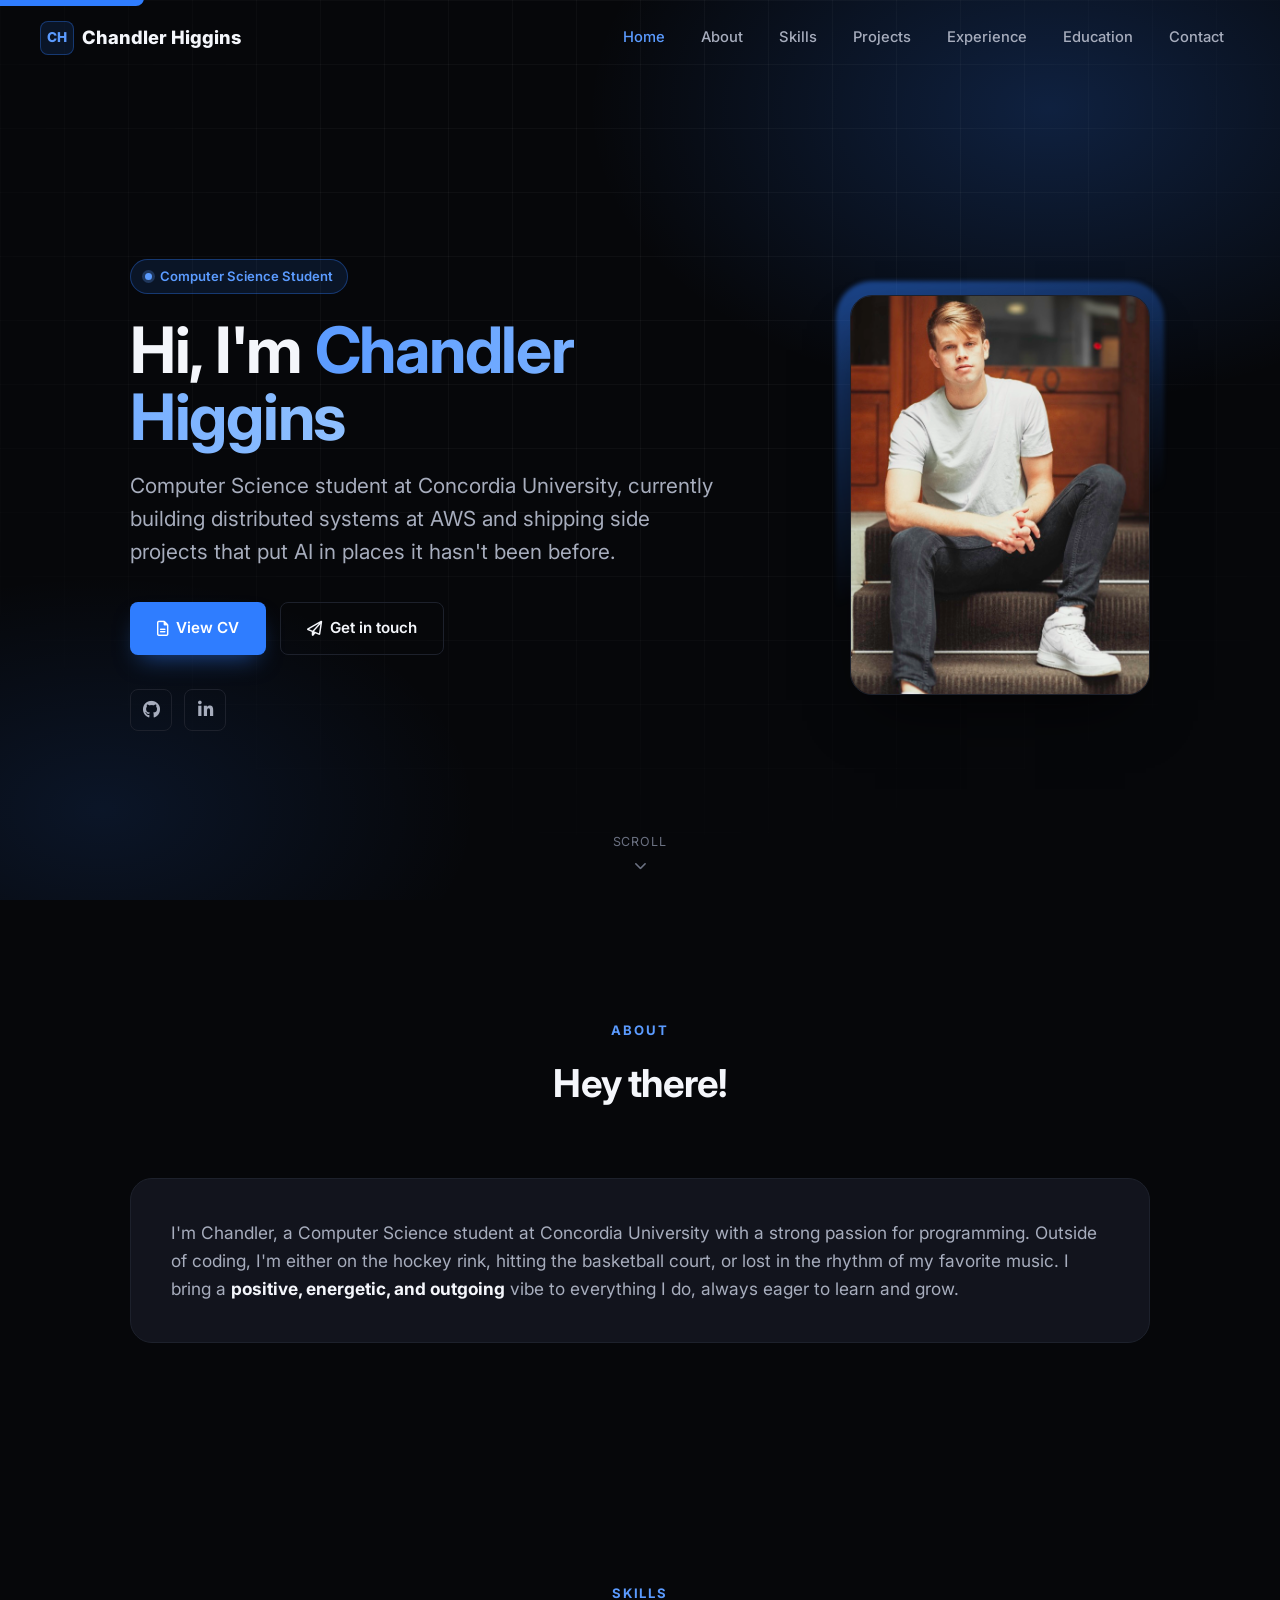
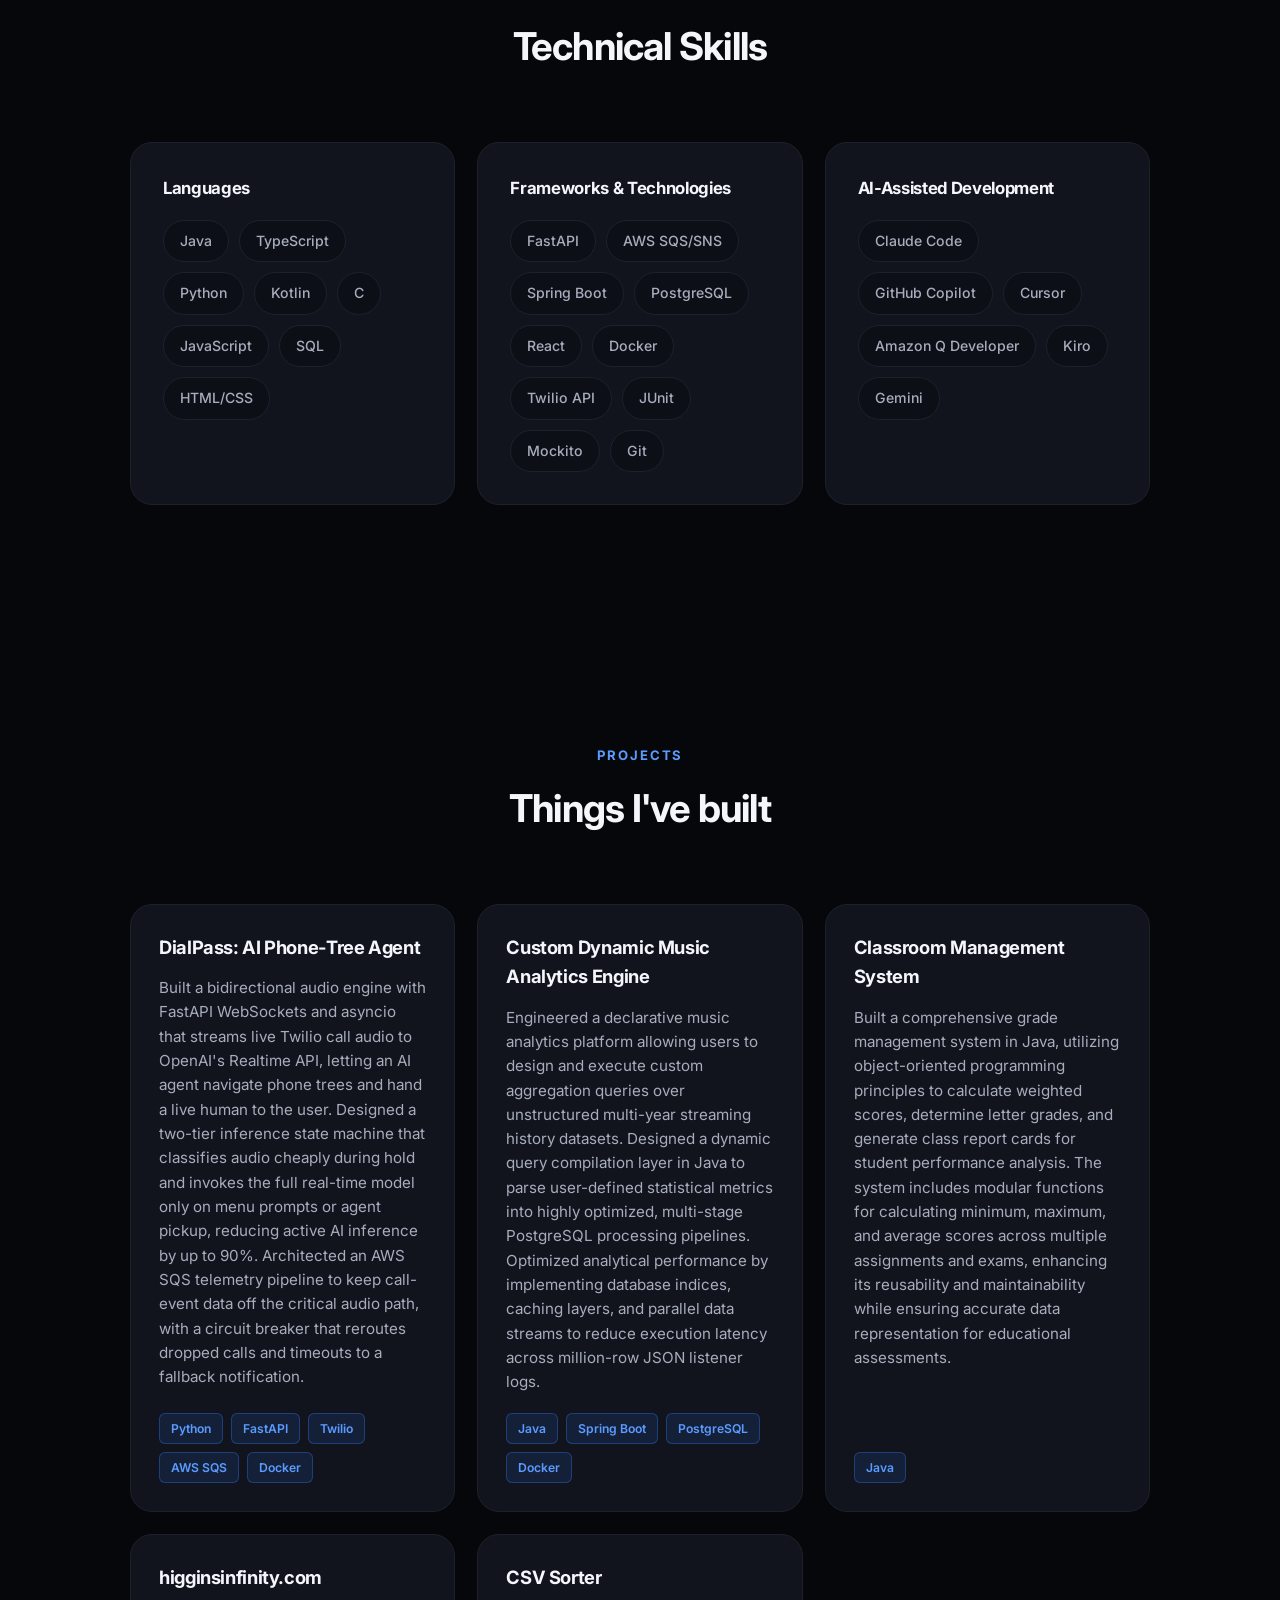
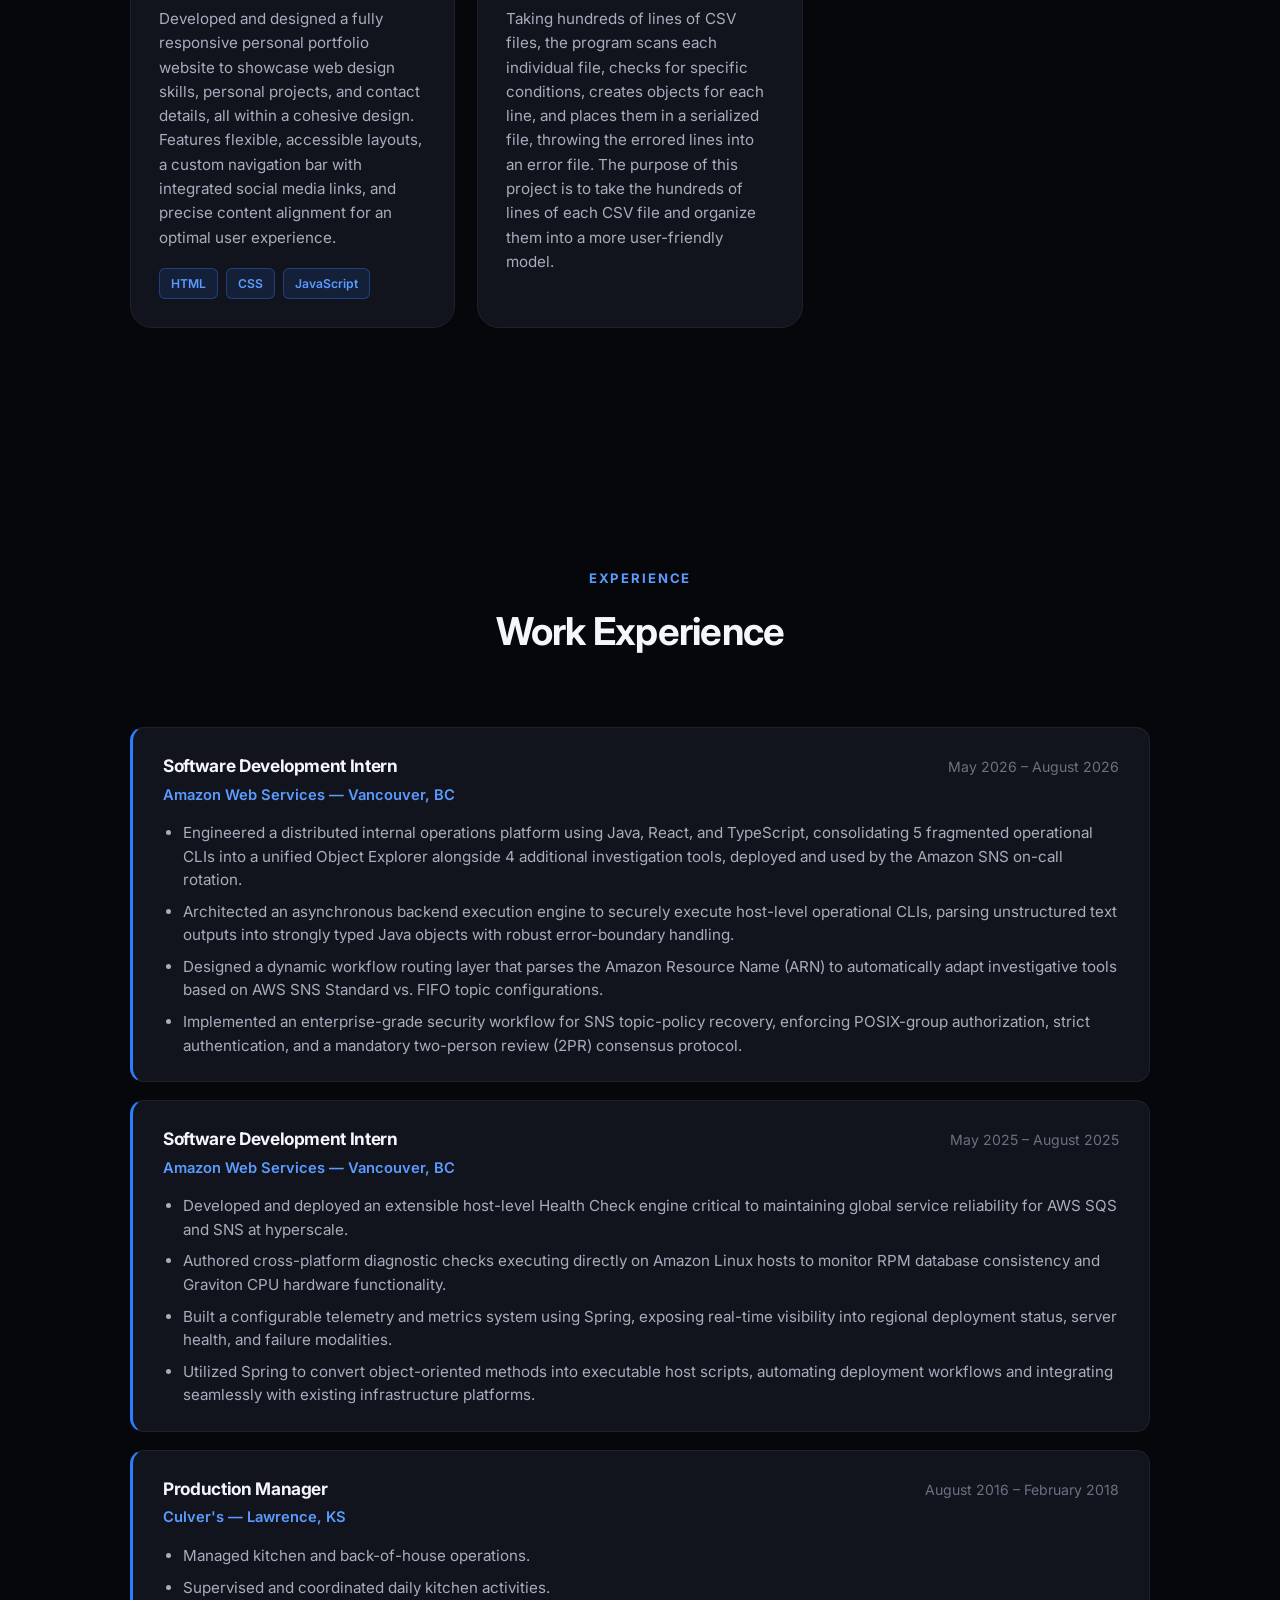
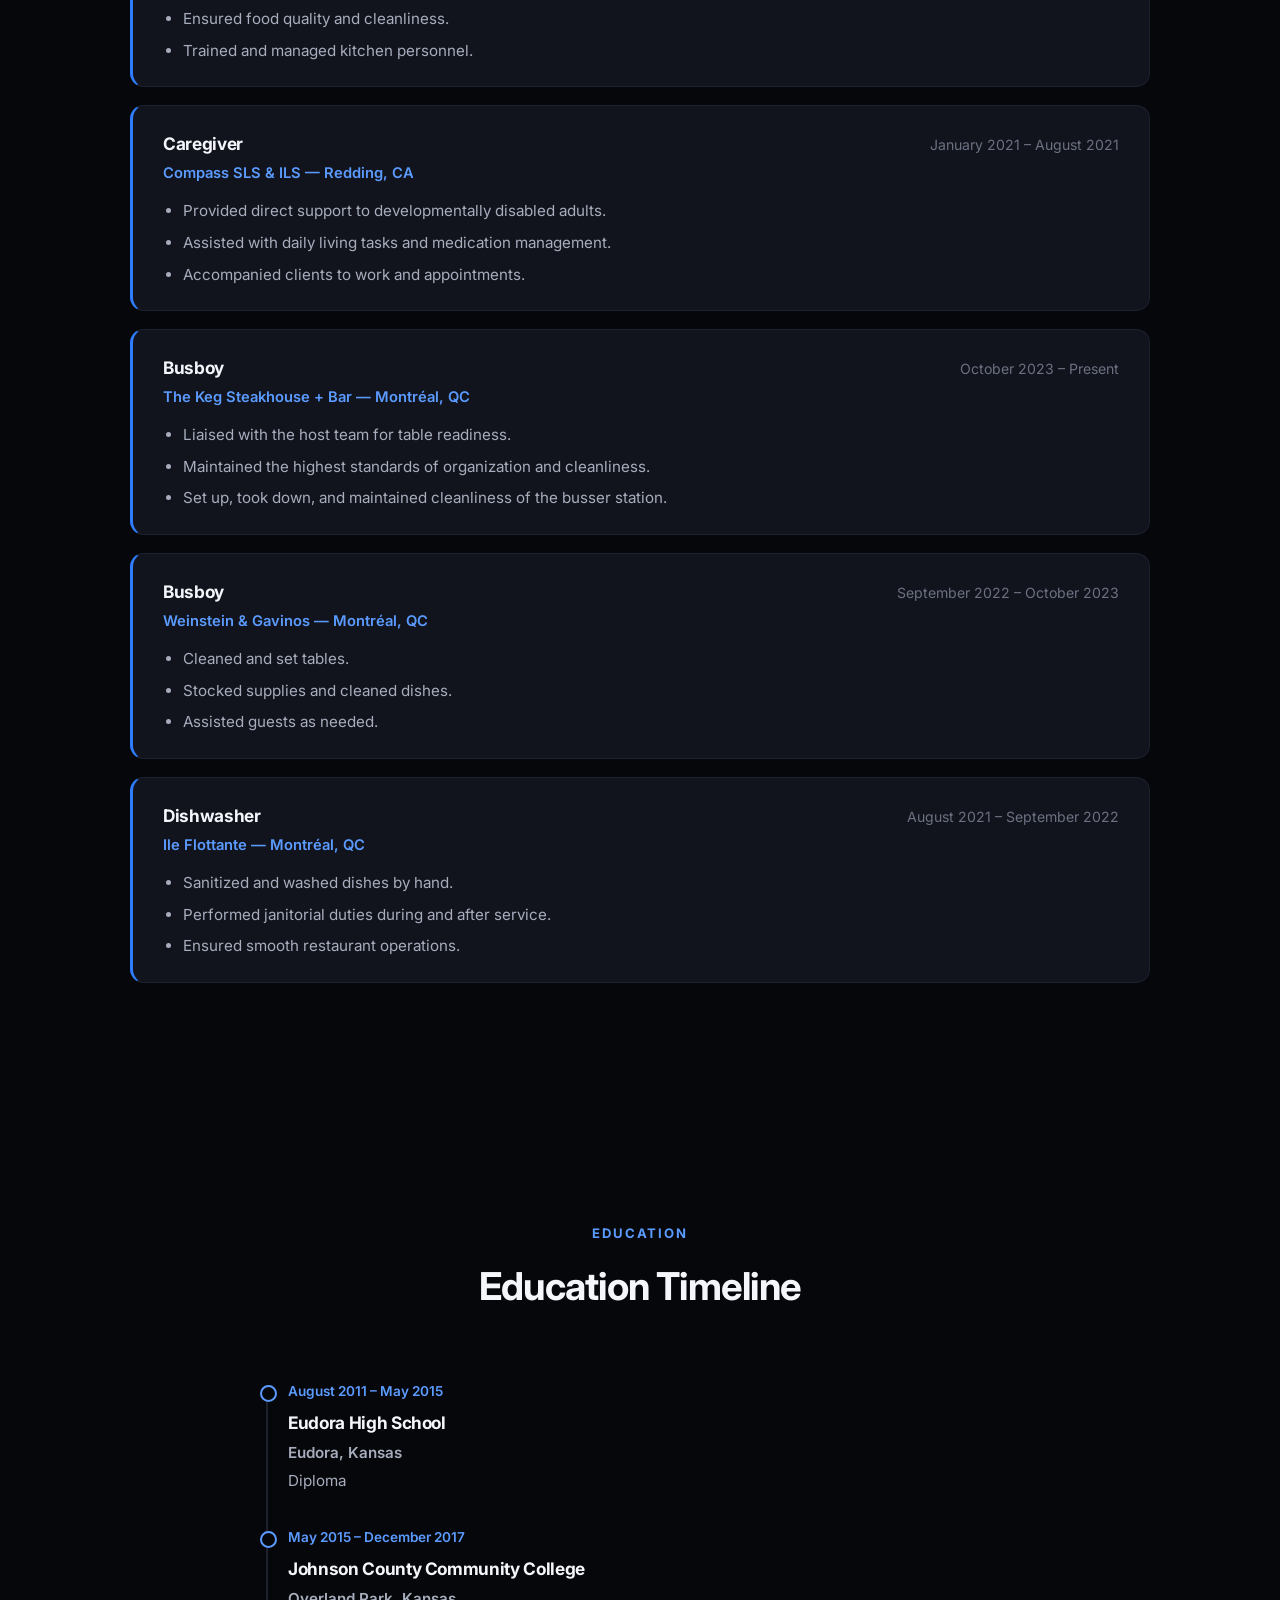
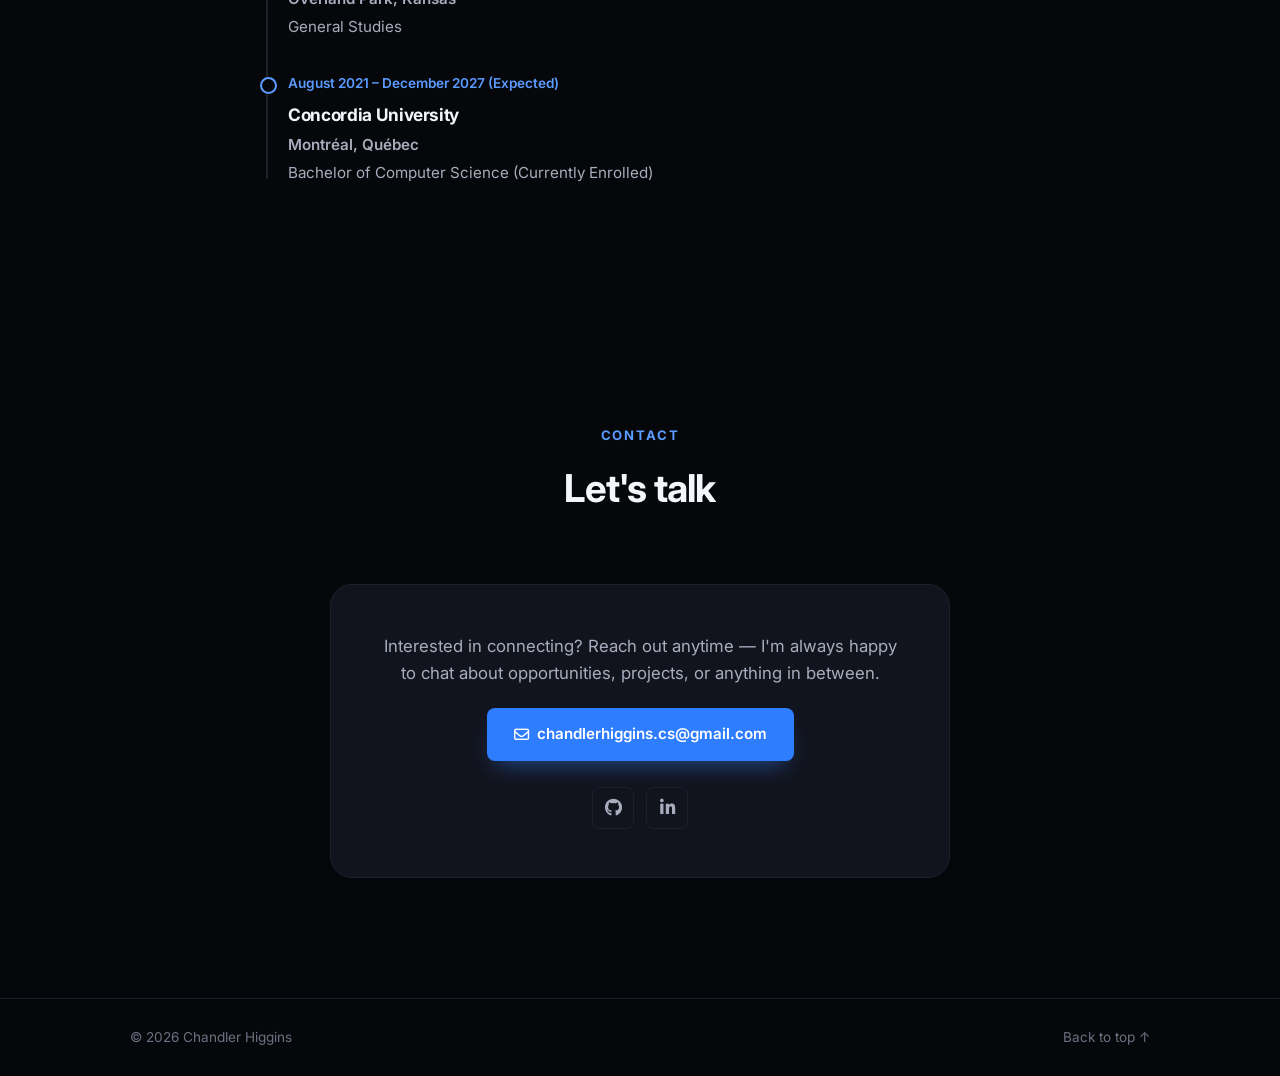
==== commit ad82ea44: "Add location to education timeline entries Add Eudora, Kansas / Overland Park, Kansas / Montréal, Qu" ====
--- a/index.html
+++ b/index.html
@@ -318,6 +318,7 @@
           <div class="timeline-date">August 2011 – May 2015</div>
           <div class="timeline-content">
             <h3>Eudora High School</h3>
+            <p class="experience-company">Eudora, Kansas</p>
             <p>Diploma</p>
           </div>
         </div>
@@ -326,6 +327,7 @@
           <div class="timeline-date">May 2015 – December 2017</div>
           <div class="timeline-content">
             <h3>Johnson County Community College</h3>
+            <p class="experience-company">Overland Park, Kansas</p>
             <p>General Studies</p>
           </div>
         </div>
@@ -334,6 +336,7 @@
           <div class="timeline-date">August 2021 – December 2027 (Expected)</div>
           <div class="timeline-content">
             <h3>Concordia University</h3>
+            <p class="experience-company">Montréal, Québec</p>
             <p>Bachelor of Computer Science (Currently Enrolled)</p>
           </div>
         </div>
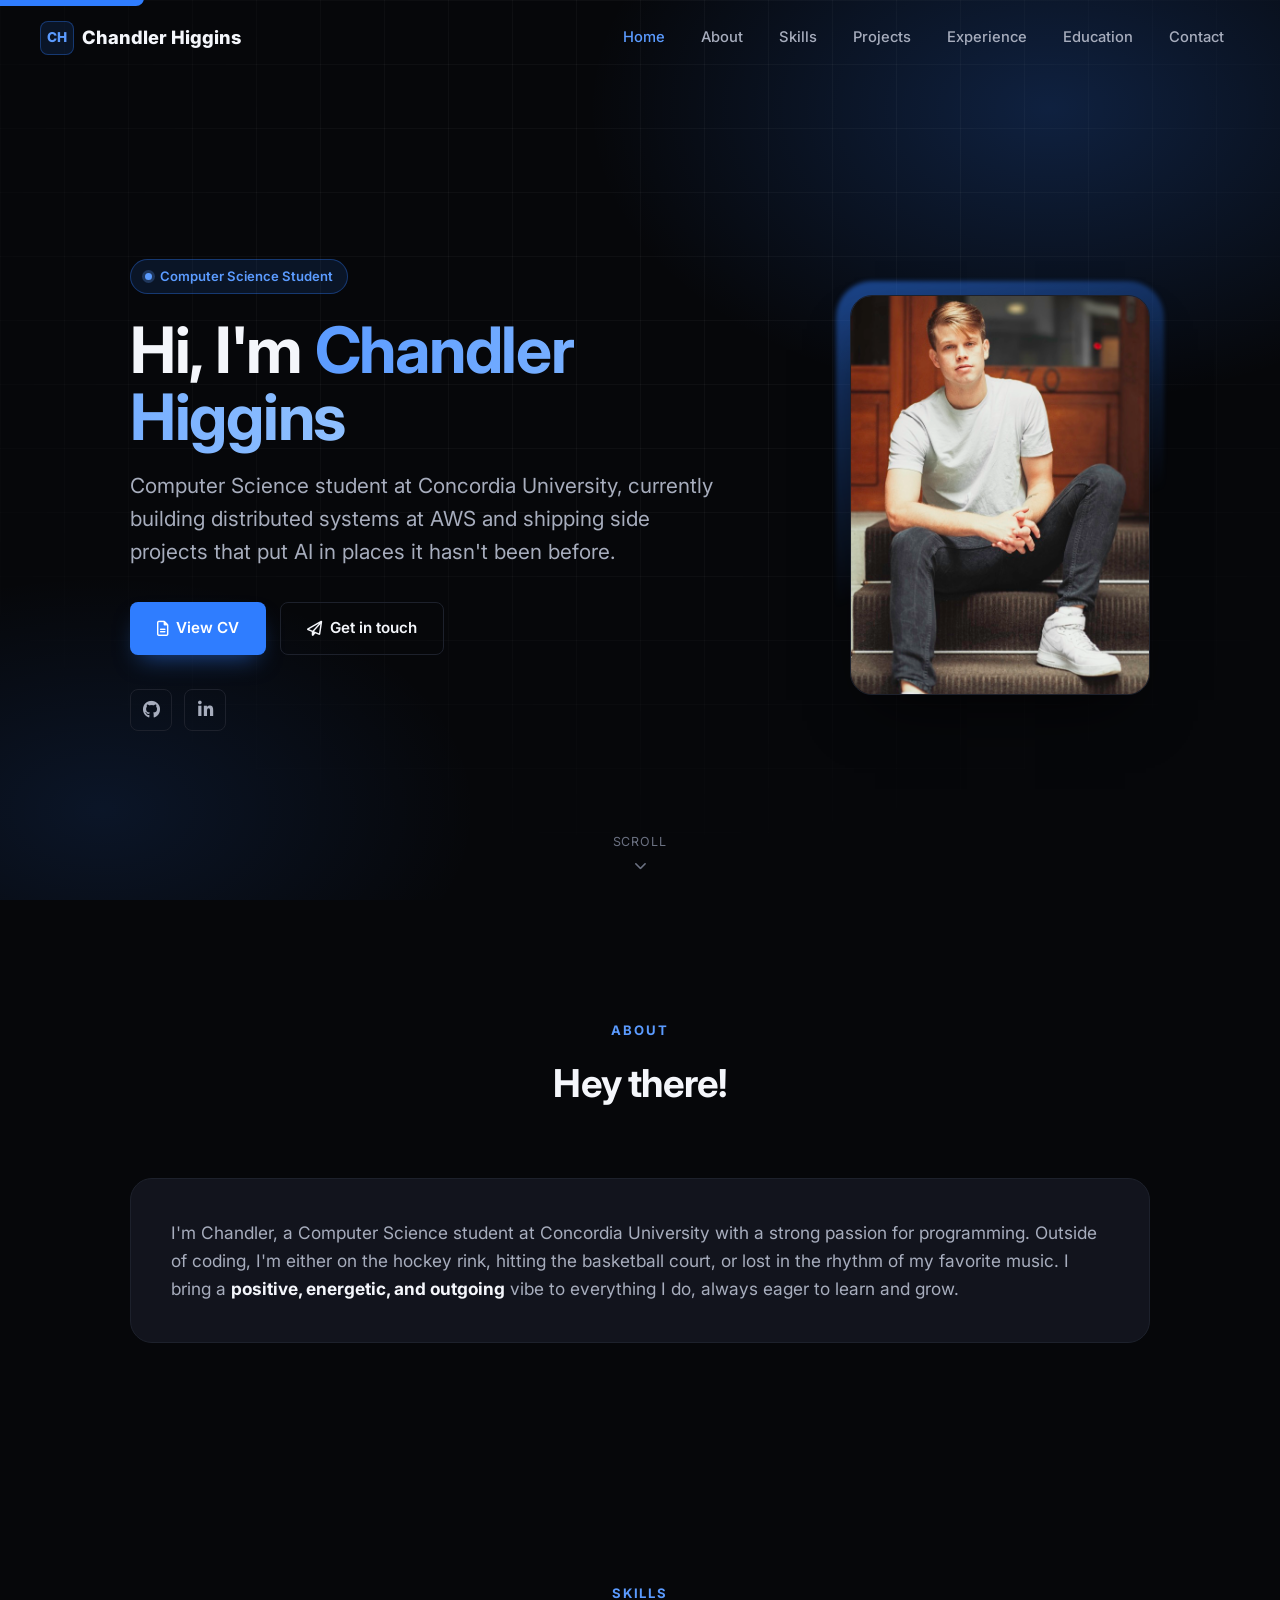
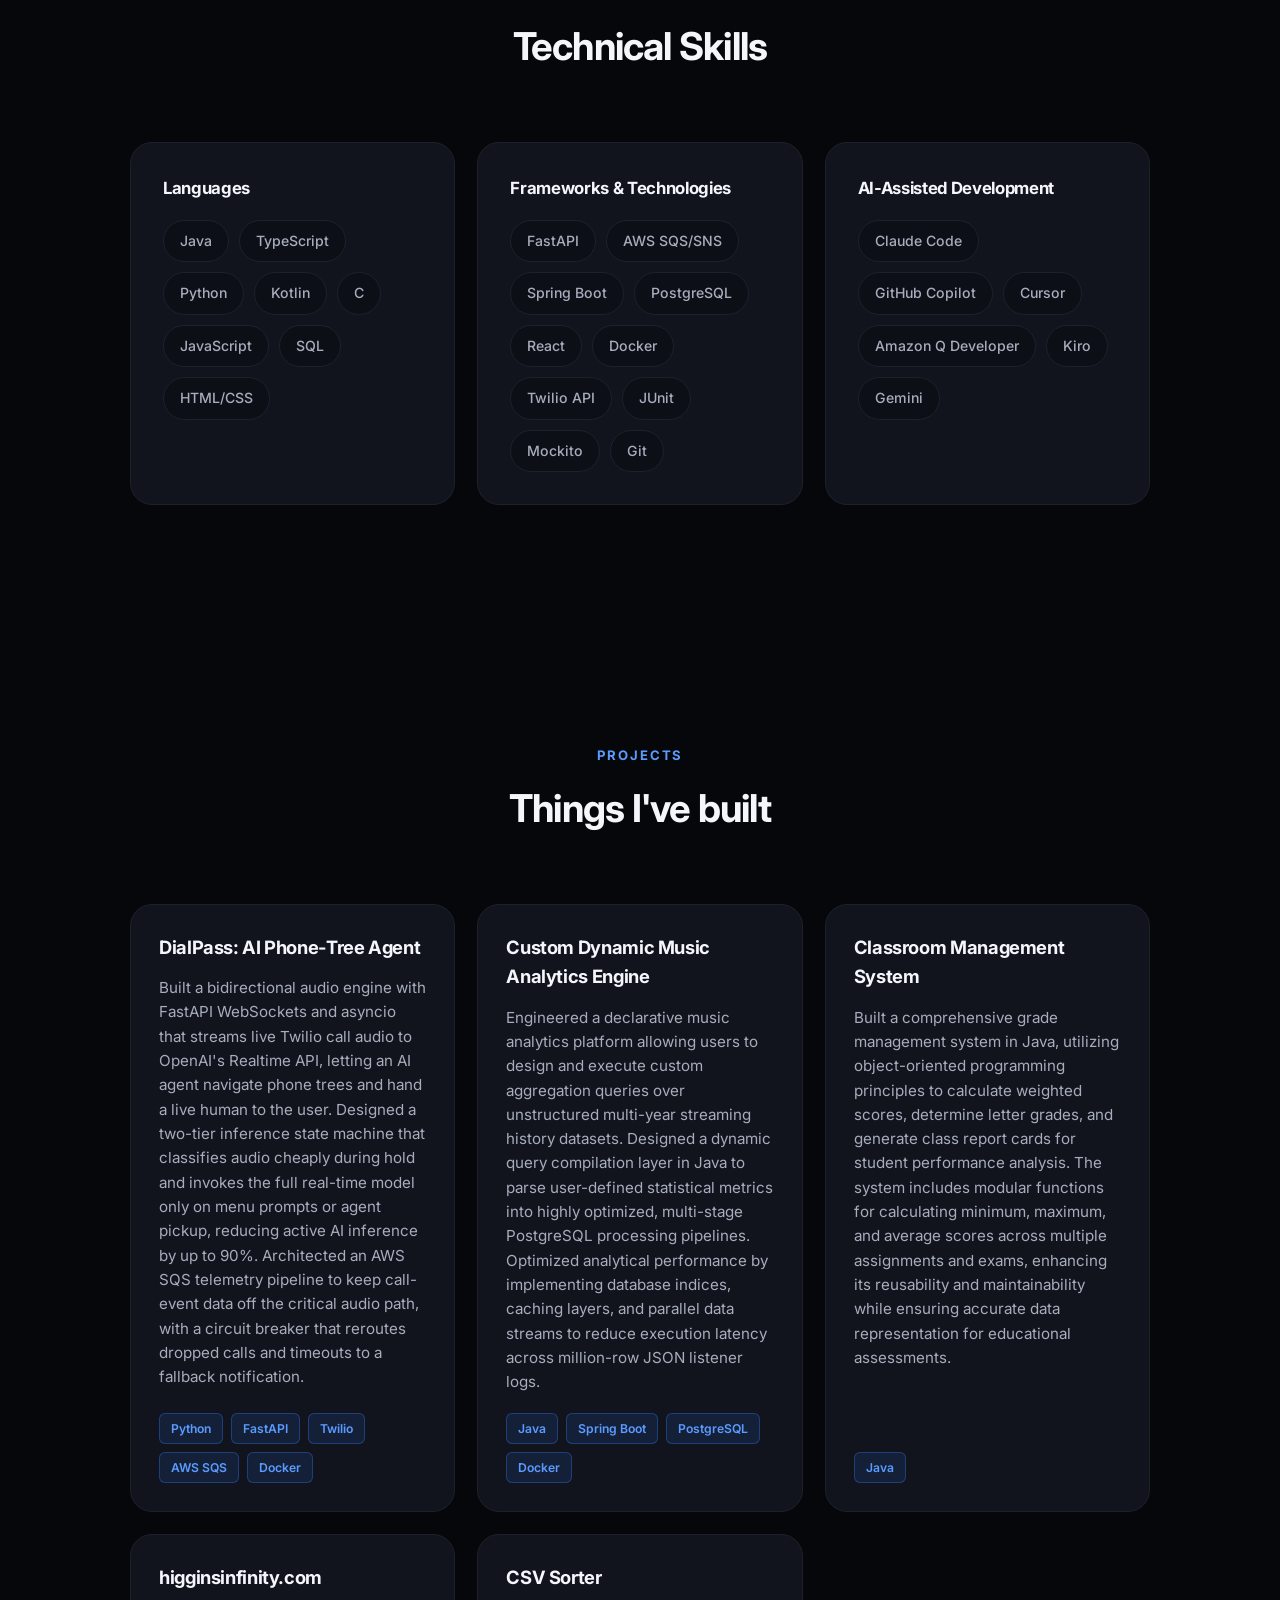
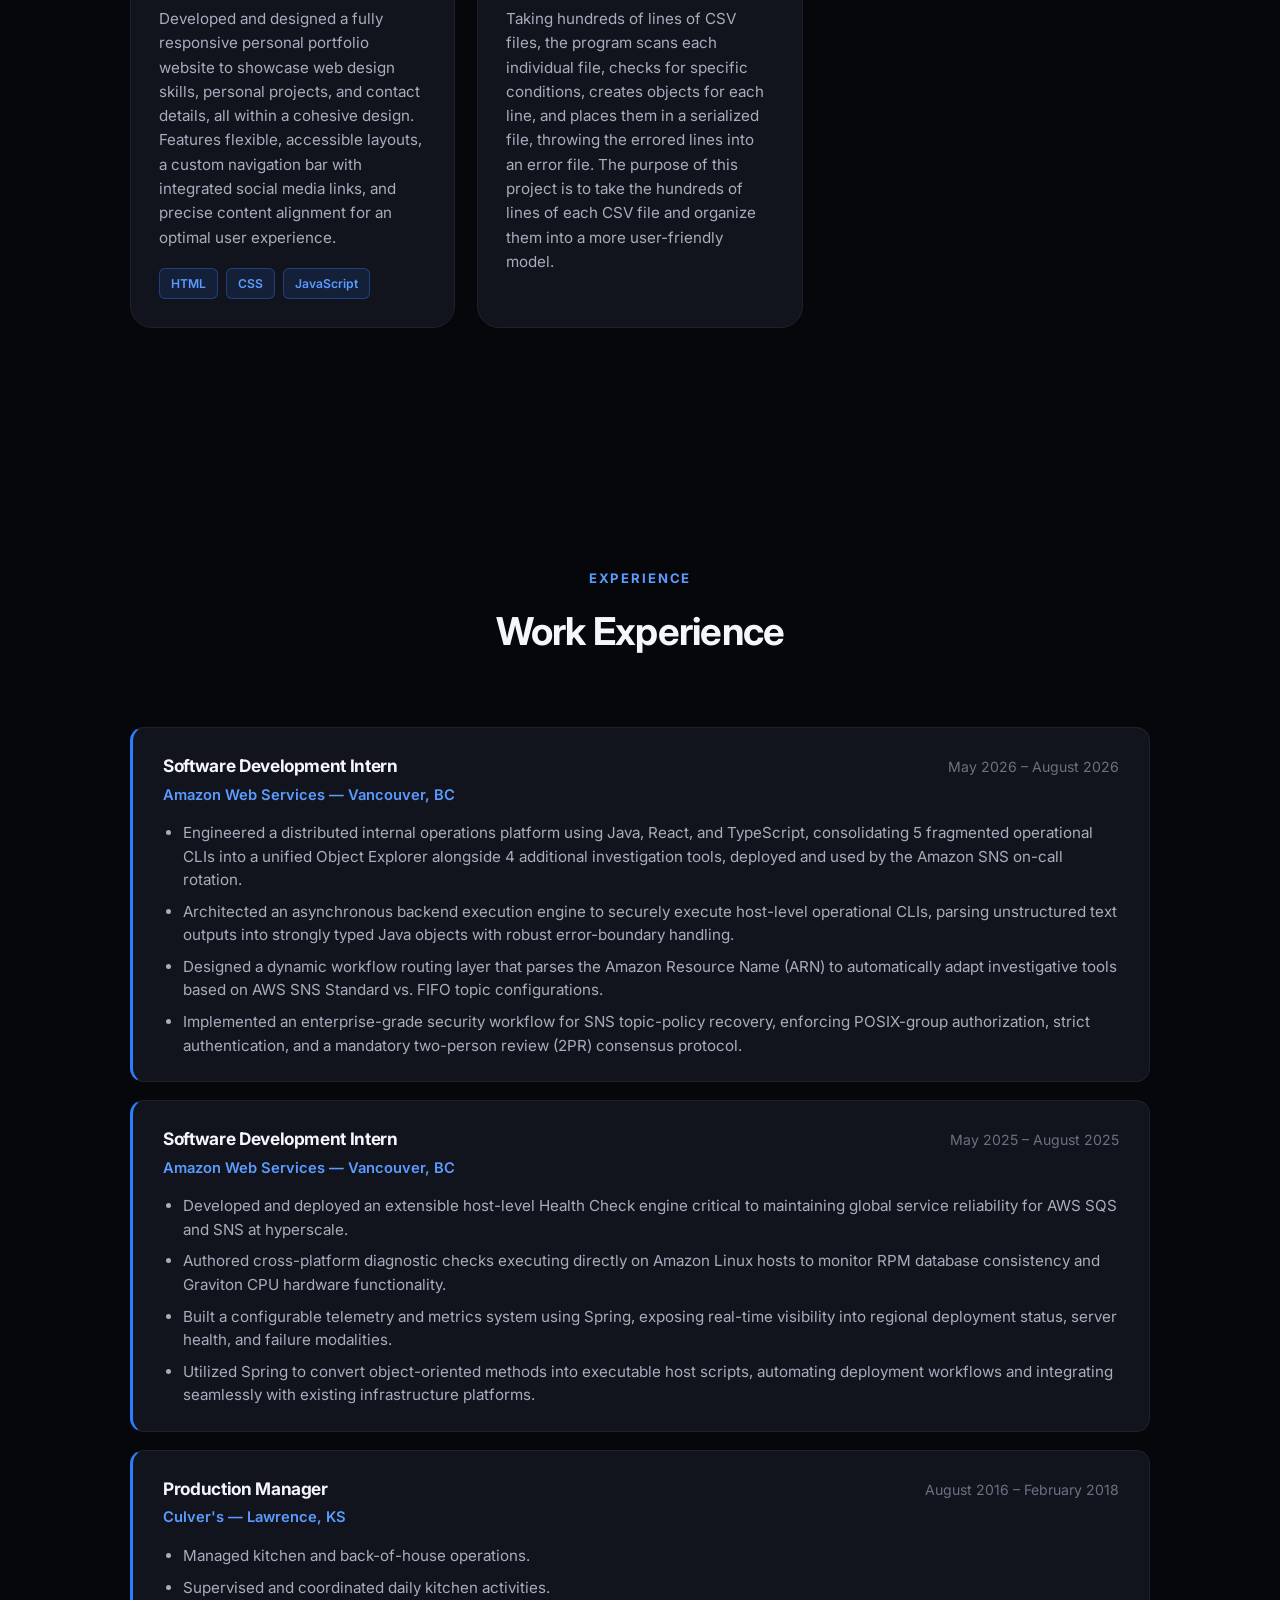
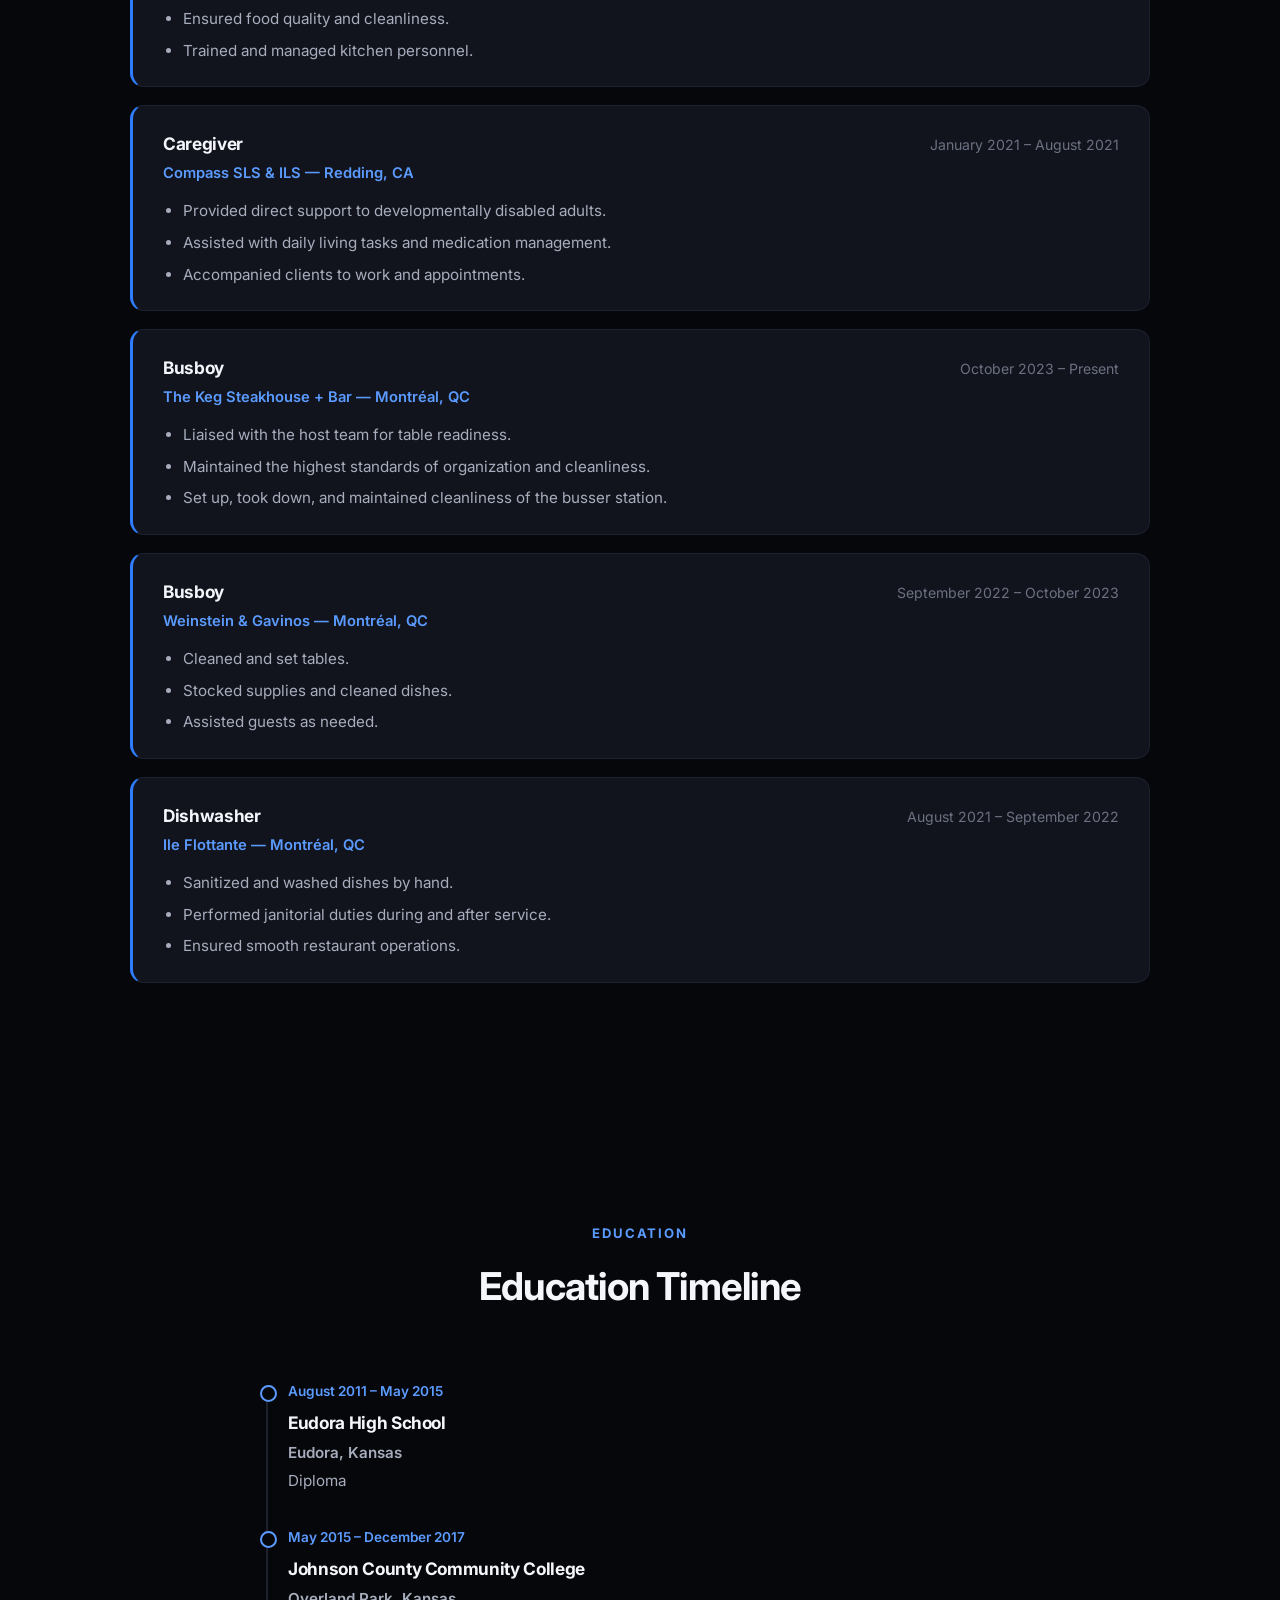
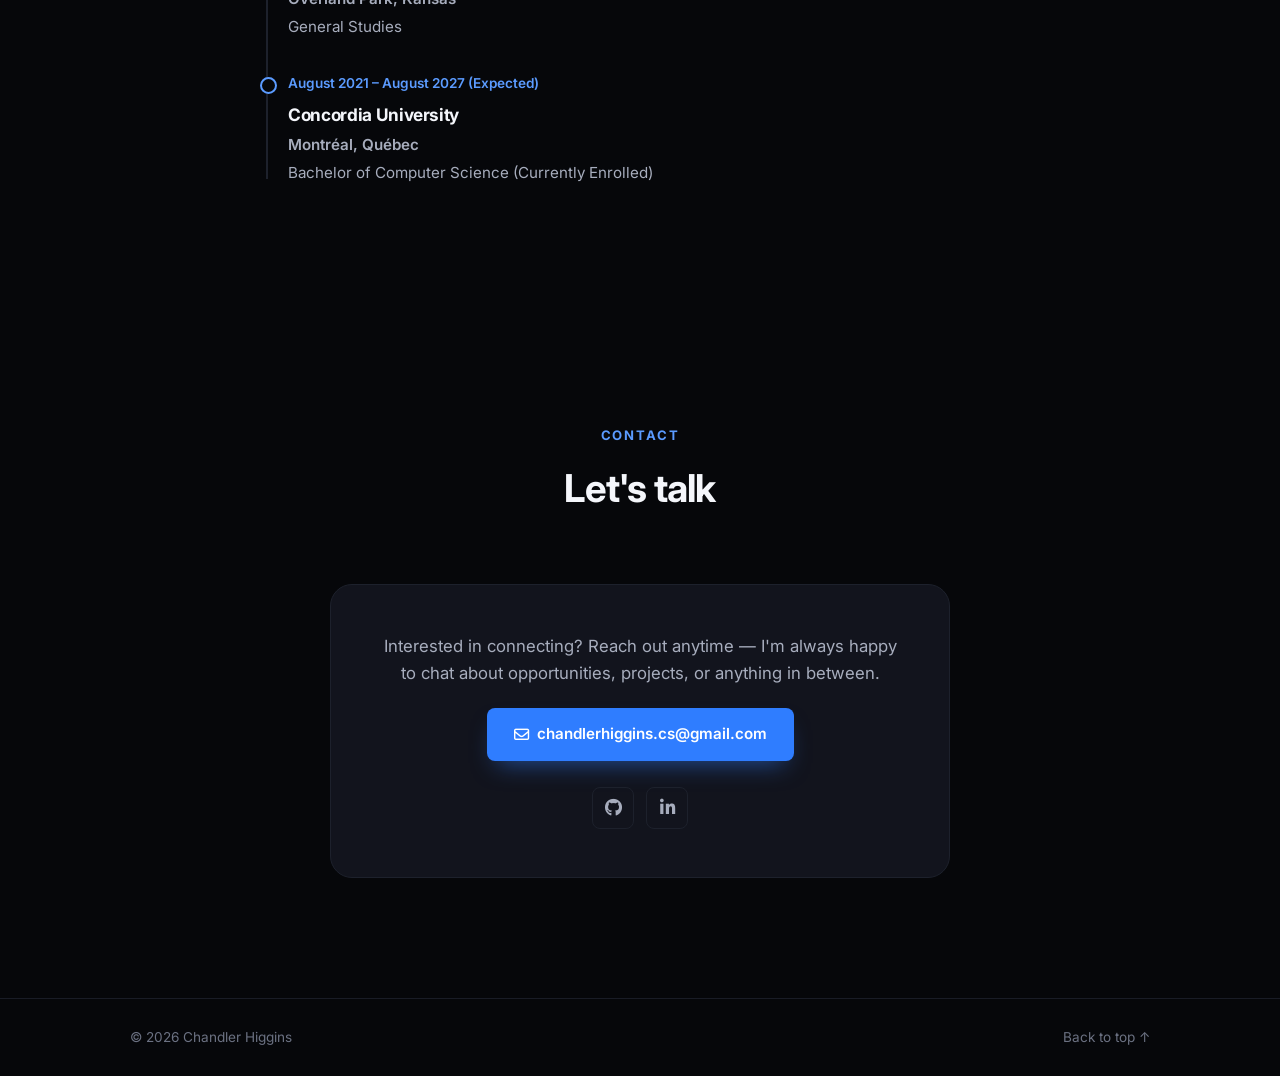
==== commit 3a1e31f1: "Update Concordia graduation date to August 2027 Co-Authored-By: Claude Sonnet 5 <noreply@anthropic.c" ====
--- a/index.html
+++ b/index.html
@@ -333,7 +333,7 @@
         </div>
 
         <div class="timeline-entry reveal">
-          <div class="timeline-date">August 2021 – December 2027 (Expected)</div>
+          <div class="timeline-date">August 2021 – August 2027 (Expected)</div>
           <div class="timeline-content">
             <h3>Concordia University</h3>
             <p class="experience-company">Montréal, Québec</p>
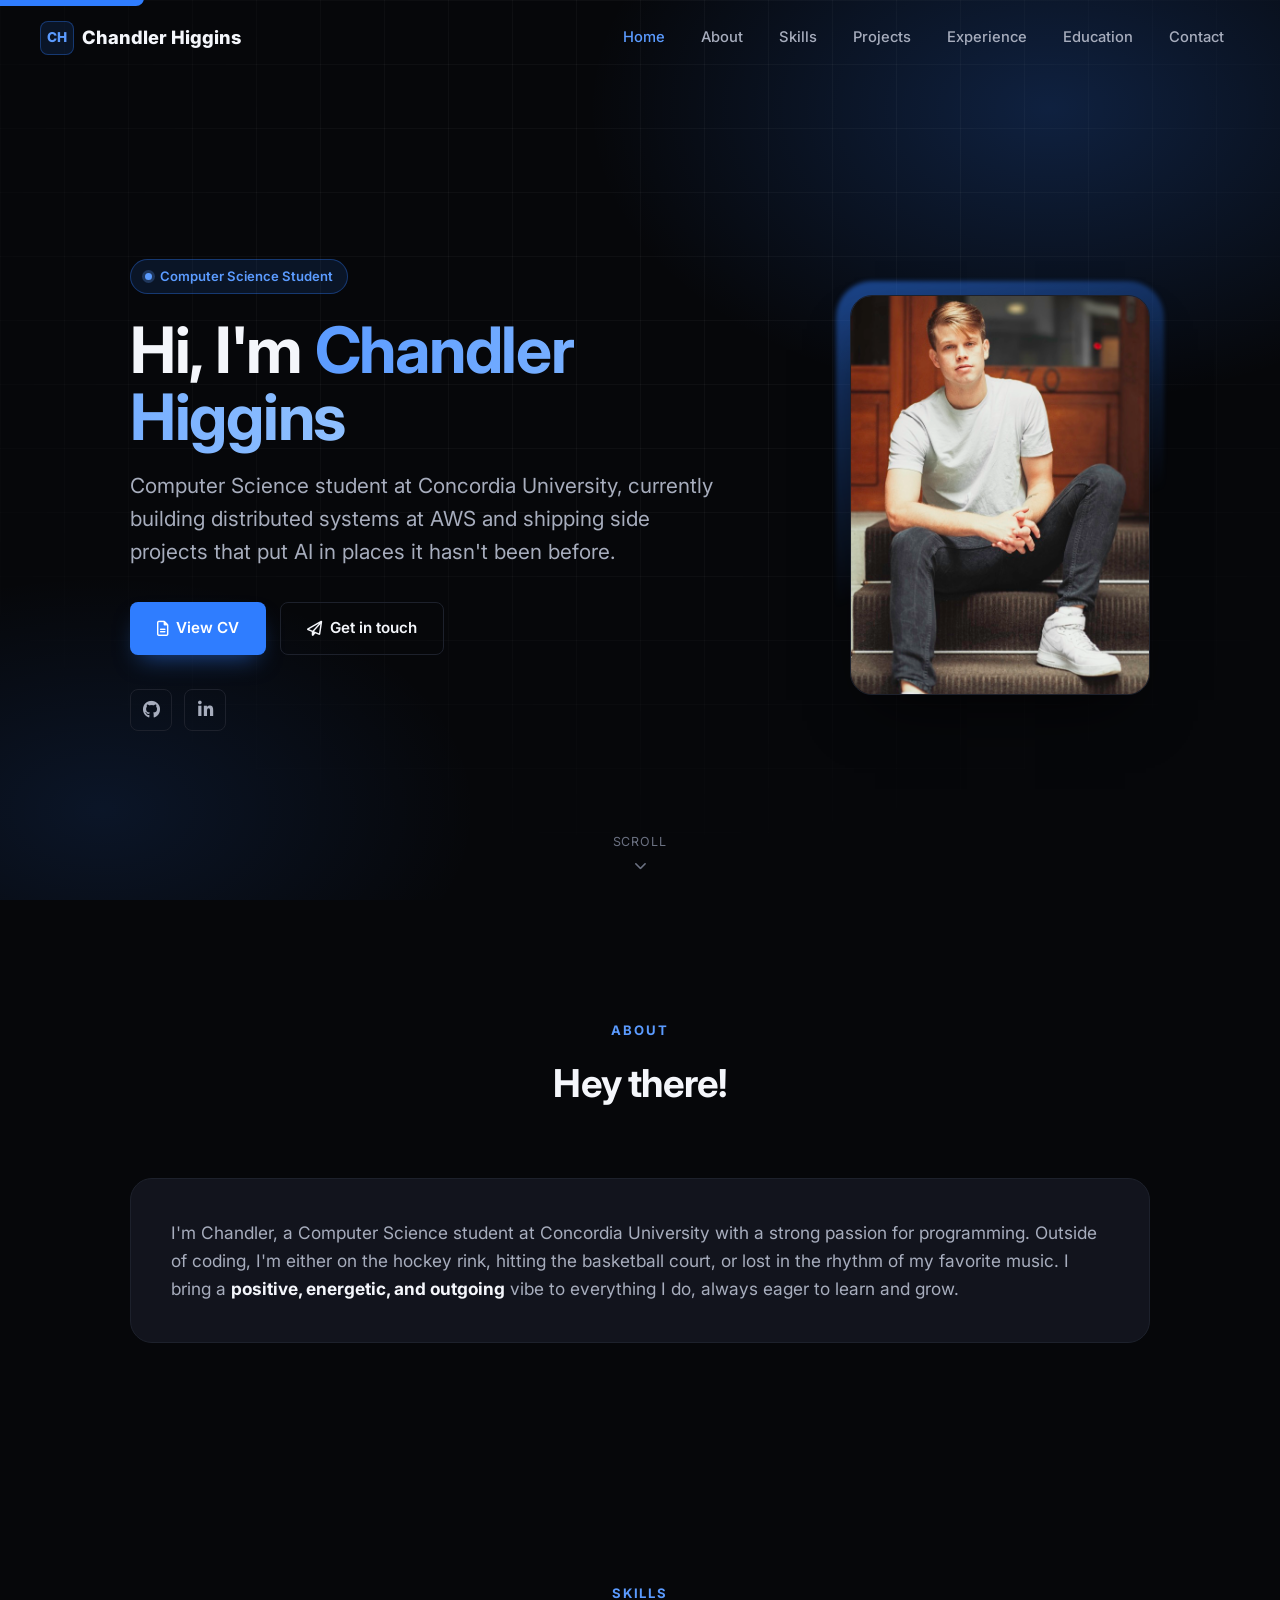
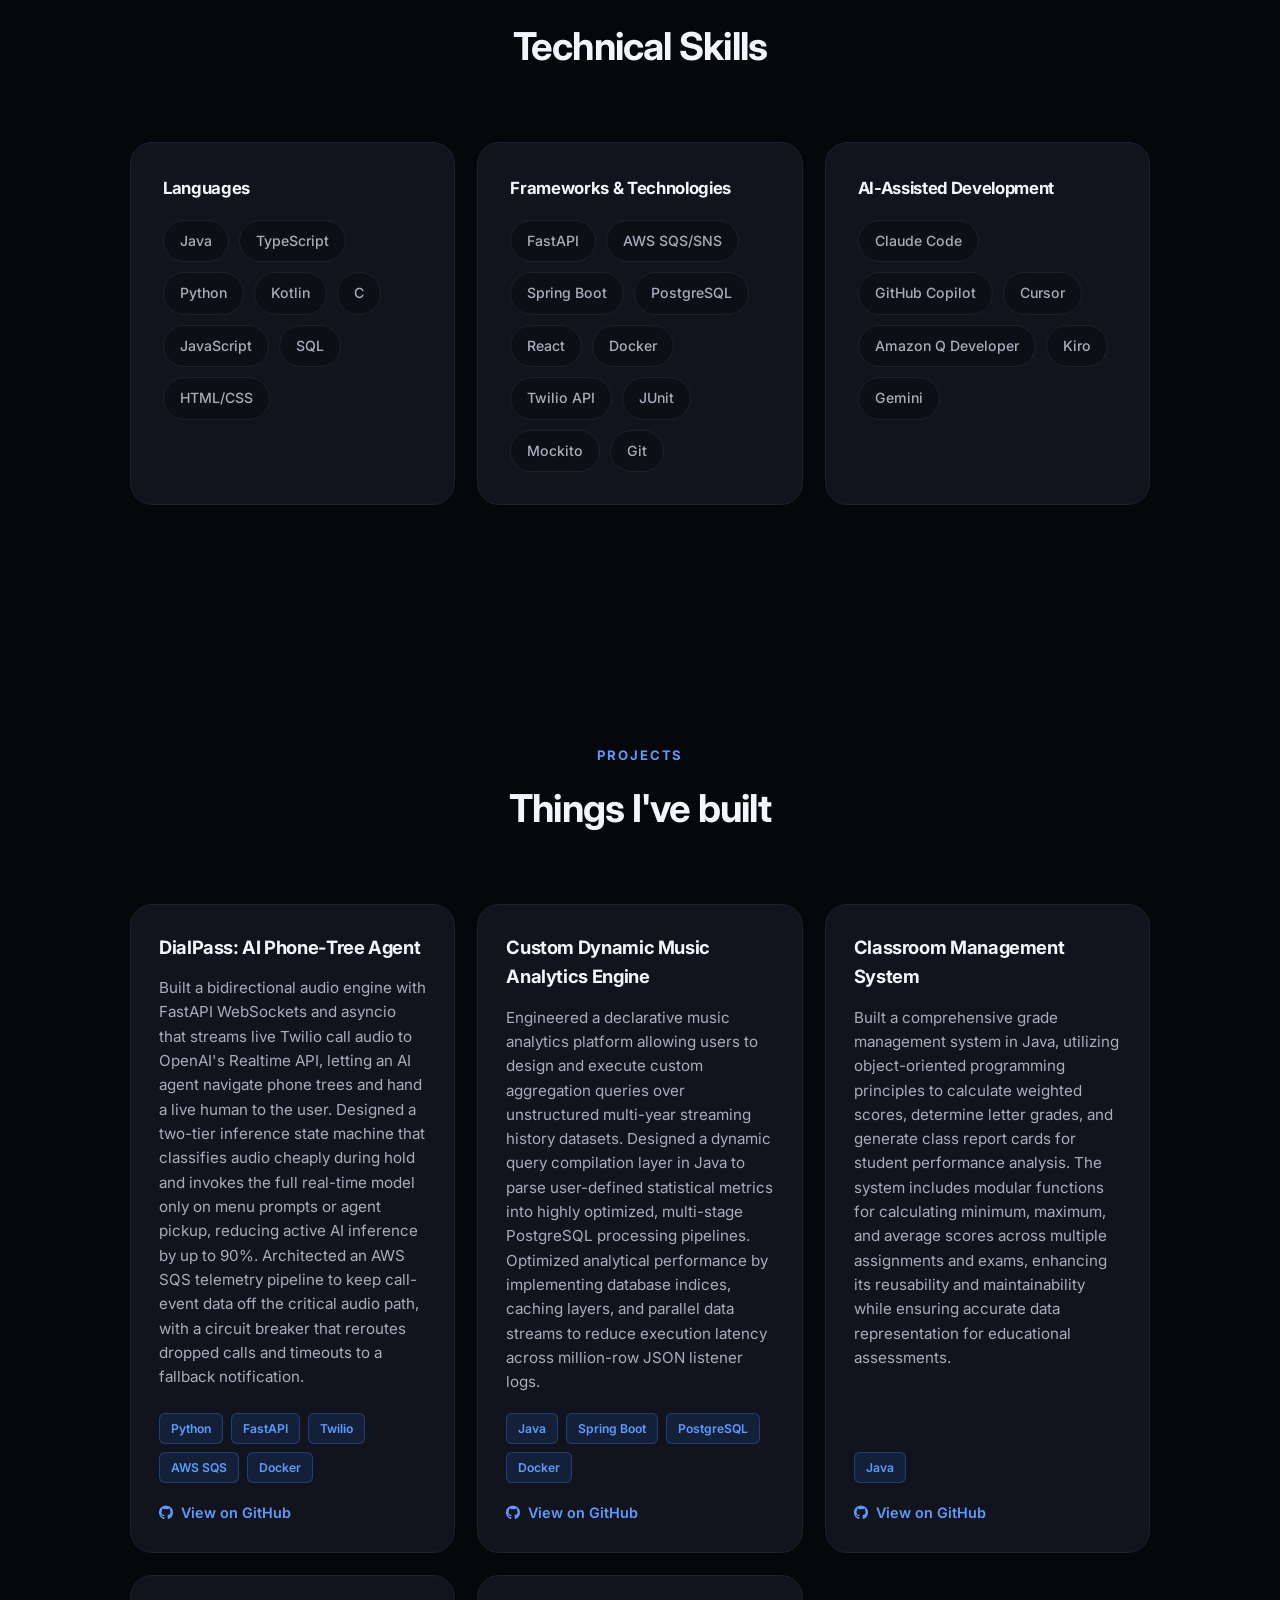
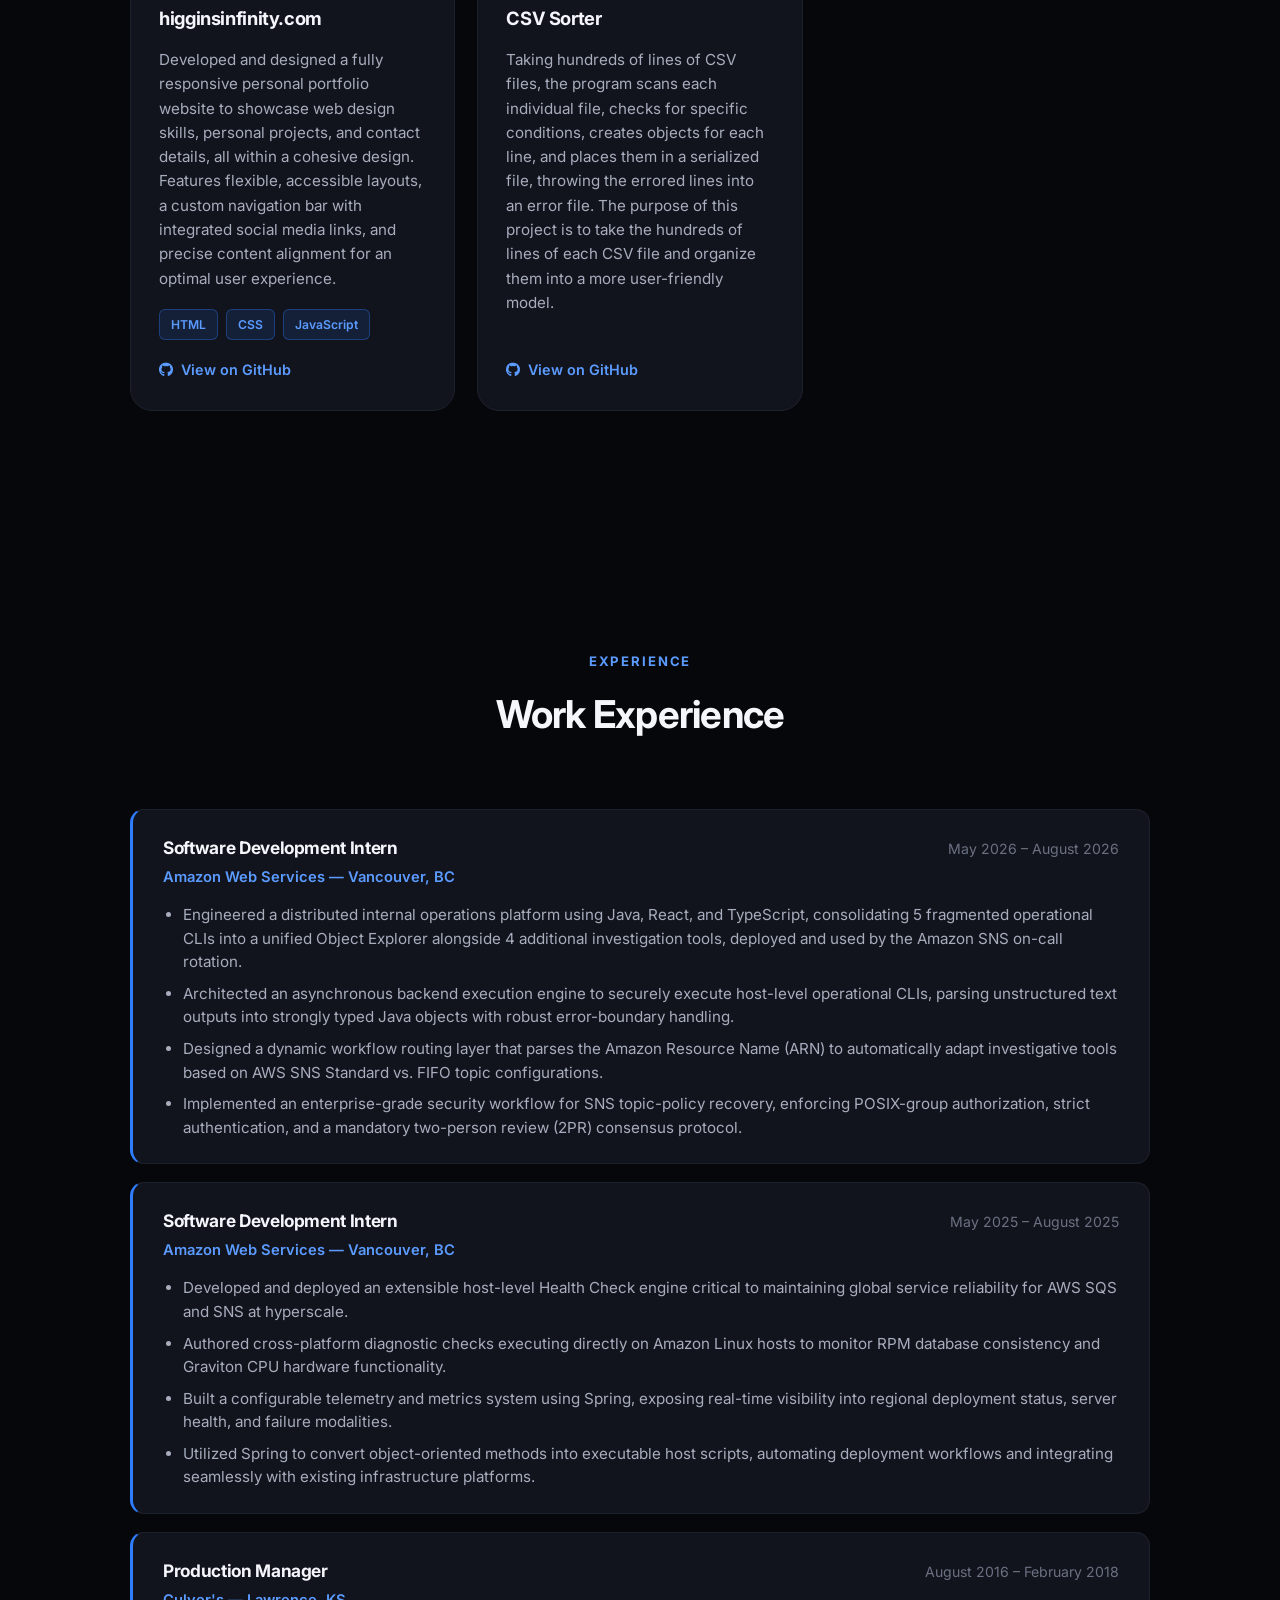
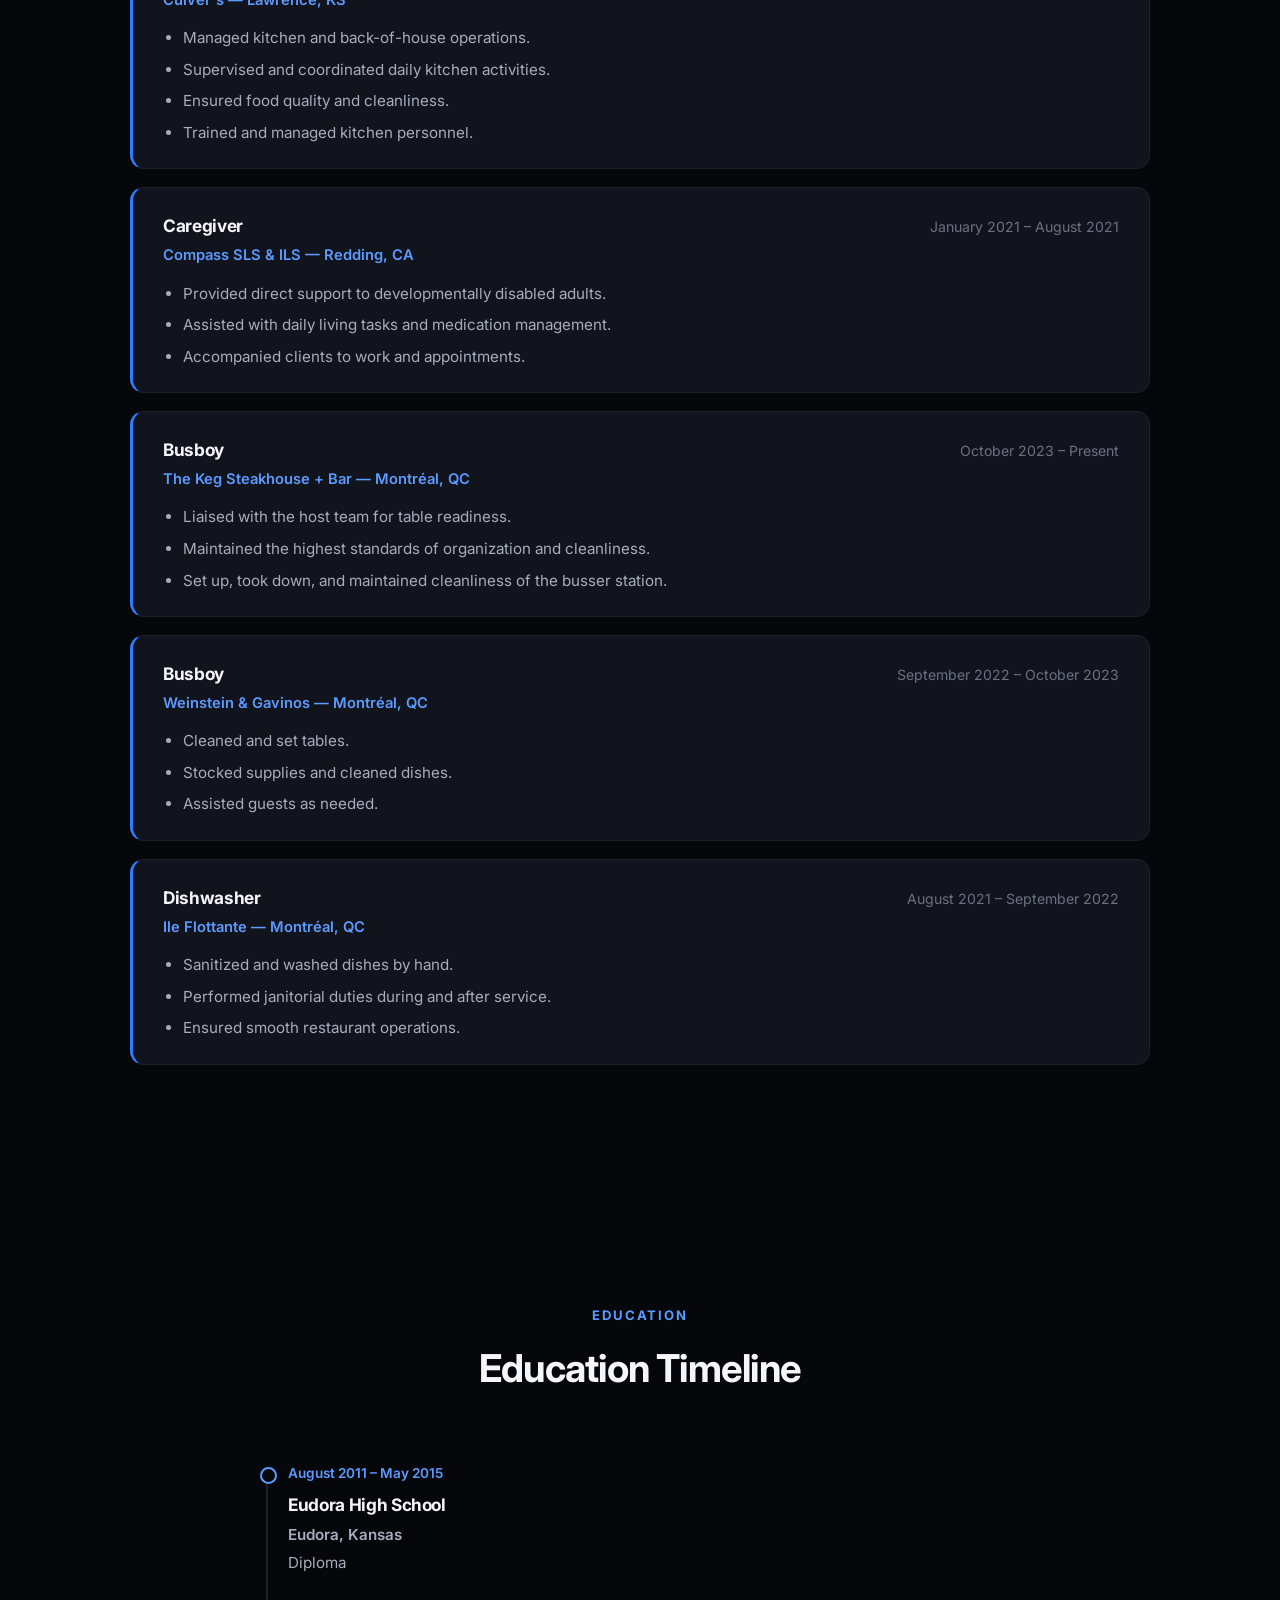
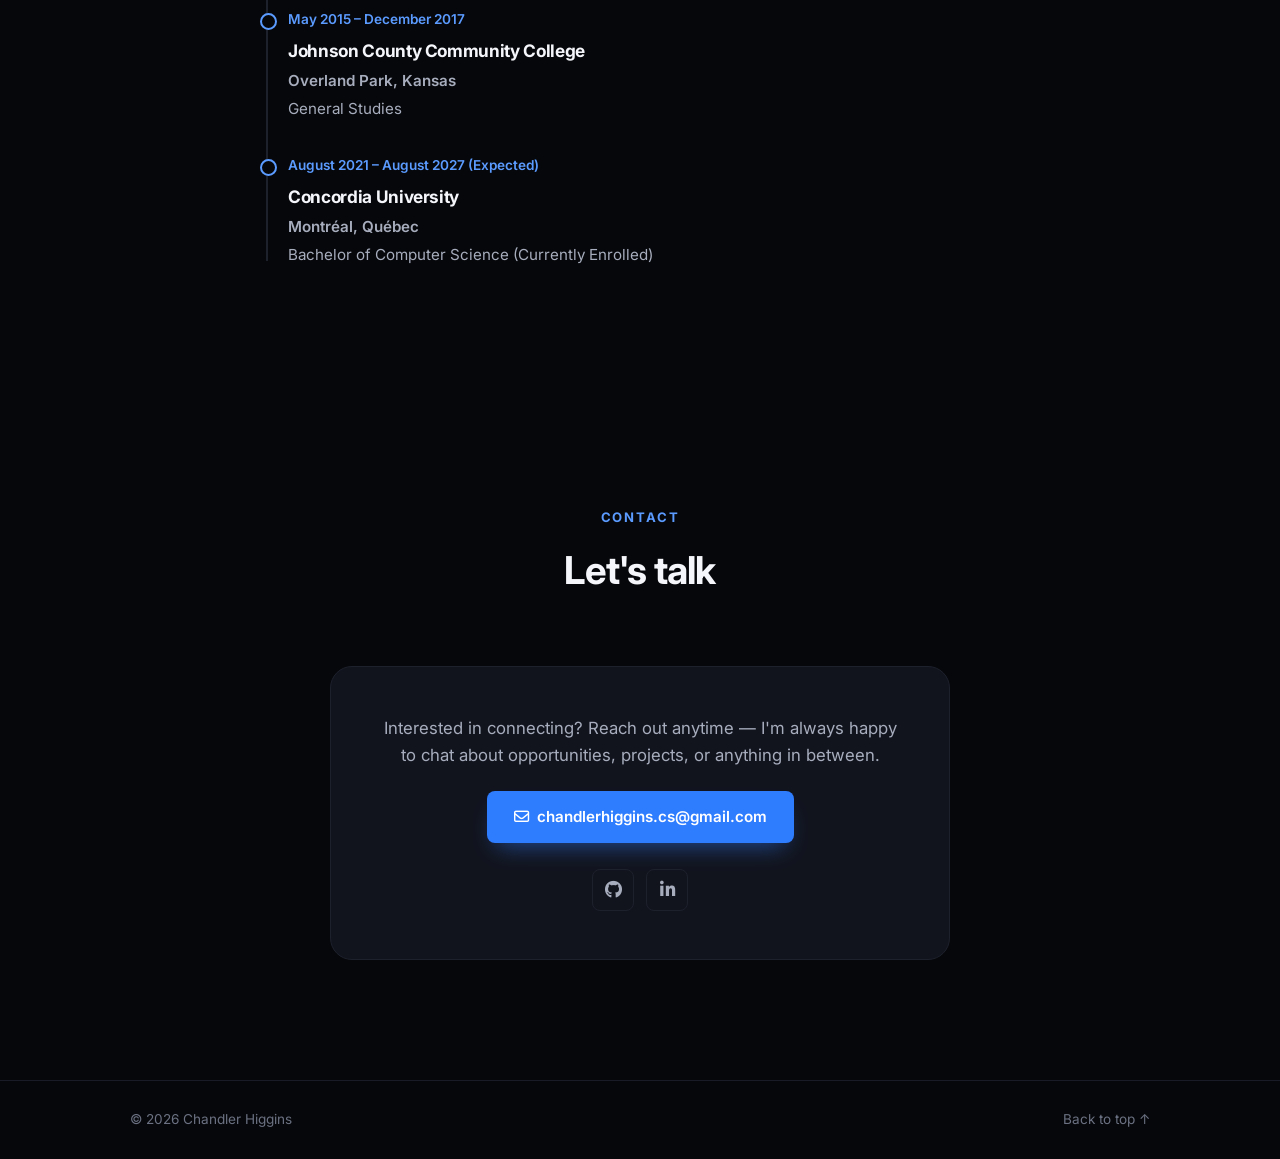
==== commit 35e259b4: "Add GitHub links to project cards Adds a "View on GitHub" link at the bottom of each project card, p" ====
--- a/index.html
+++ b/index.html
@@ -162,6 +162,9 @@
             <span class="tag">AWS SQS</span>
             <span class="tag">Docker</span>
           </div>
+          <a class="project-link" href="https://github.com/GoingBarDown/DialPass" target="_blank" rel="noopener">
+            <i class="fa-brands fa-github"></i> View on GitHub
+          </a>
         </div>
 
         <div class="project-card reveal">
@@ -173,6 +176,9 @@
             <span class="tag">PostgreSQL</span>
             <span class="tag">Docker</span>
           </div>
+          <a class="project-link" href="https://github.com/GoingBarDown/StatQL" target="_blank" rel="noopener">
+            <i class="fa-brands fa-github"></i> View on GitHub
+          </a>
         </div>
 
         <div class="project-card reveal">
@@ -181,6 +187,9 @@
           <div class="tag-row">
             <span class="tag">Java</span>
           </div>
+          <a class="project-link" href="https://github.com/GoingBarDown/Classroom-Management-Project" target="_blank" rel="noopener">
+            <i class="fa-brands fa-github"></i> View on GitHub
+          </a>
         </div>
 
         <div class="project-card reveal">
@@ -191,11 +200,17 @@
             <span class="tag">CSS</span>
             <span class="tag">JavaScript</span>
           </div>
+          <a class="project-link" href="https://github.com/GoingBarDown/higginsinfinity.com" target="_blank" rel="noopener">
+            <i class="fa-brands fa-github"></i> View on GitHub
+          </a>
         </div>
 
         <div class="project-card reveal">
           <h3>CSV Sorter</h3>
           <p>Taking hundreds of lines of CSV files, the program scans each individual file, checks for specific conditions, creates objects for each line, and places them in a serialized file, throwing the errored lines into an error file. The purpose of this project is to take the hundreds of lines of each CSV file and organize them into a more user-friendly model.</p>
+          <a class="project-link" href="https://github.com/GoingBarDown/CSV-Sorter" target="_blank" rel="noopener">
+            <i class="fa-brands fa-github"></i> View on GitHub
+          </a>
         </div>
       </div>
     </div>
--- a/styles.css
+++ b/styles.css
@@ -652,6 +652,24 @@
   font-weight: 600;
 }
 
+.project-link {
+  display: inline-flex;
+  align-items: center;
+  gap: 8px;
+  align-self: flex-start;
+  margin-top: 4px;
+  color: var(--accent-bright);
+  font-size: 0.9rem;
+  font-weight: 600;
+  text-decoration: none;
+  transition: color 0.2s ease, gap 0.2s ease;
+}
+
+.project-link:hover {
+  color: var(--text-primary);
+  gap: 11px;
+}
+
 /* ---------------------------------------------------------
    Experience
    --------------------------------------------------------- */
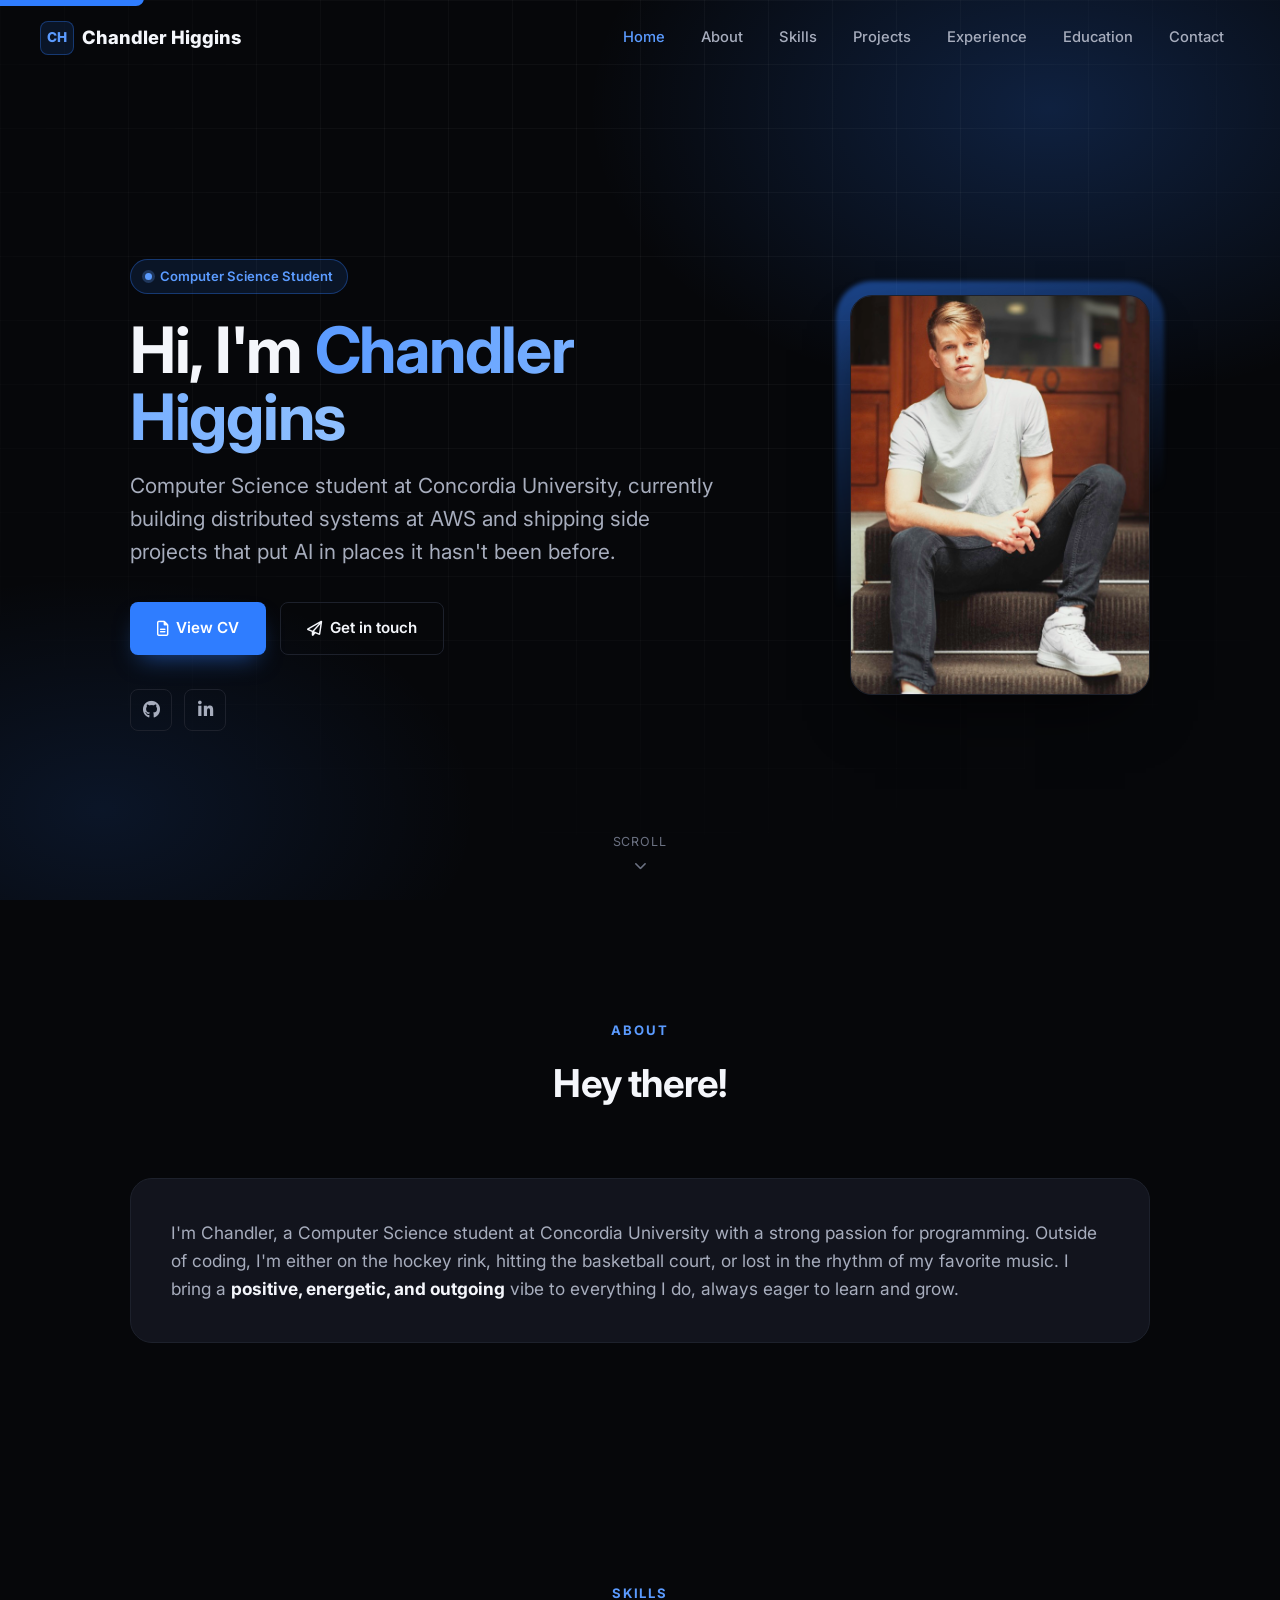
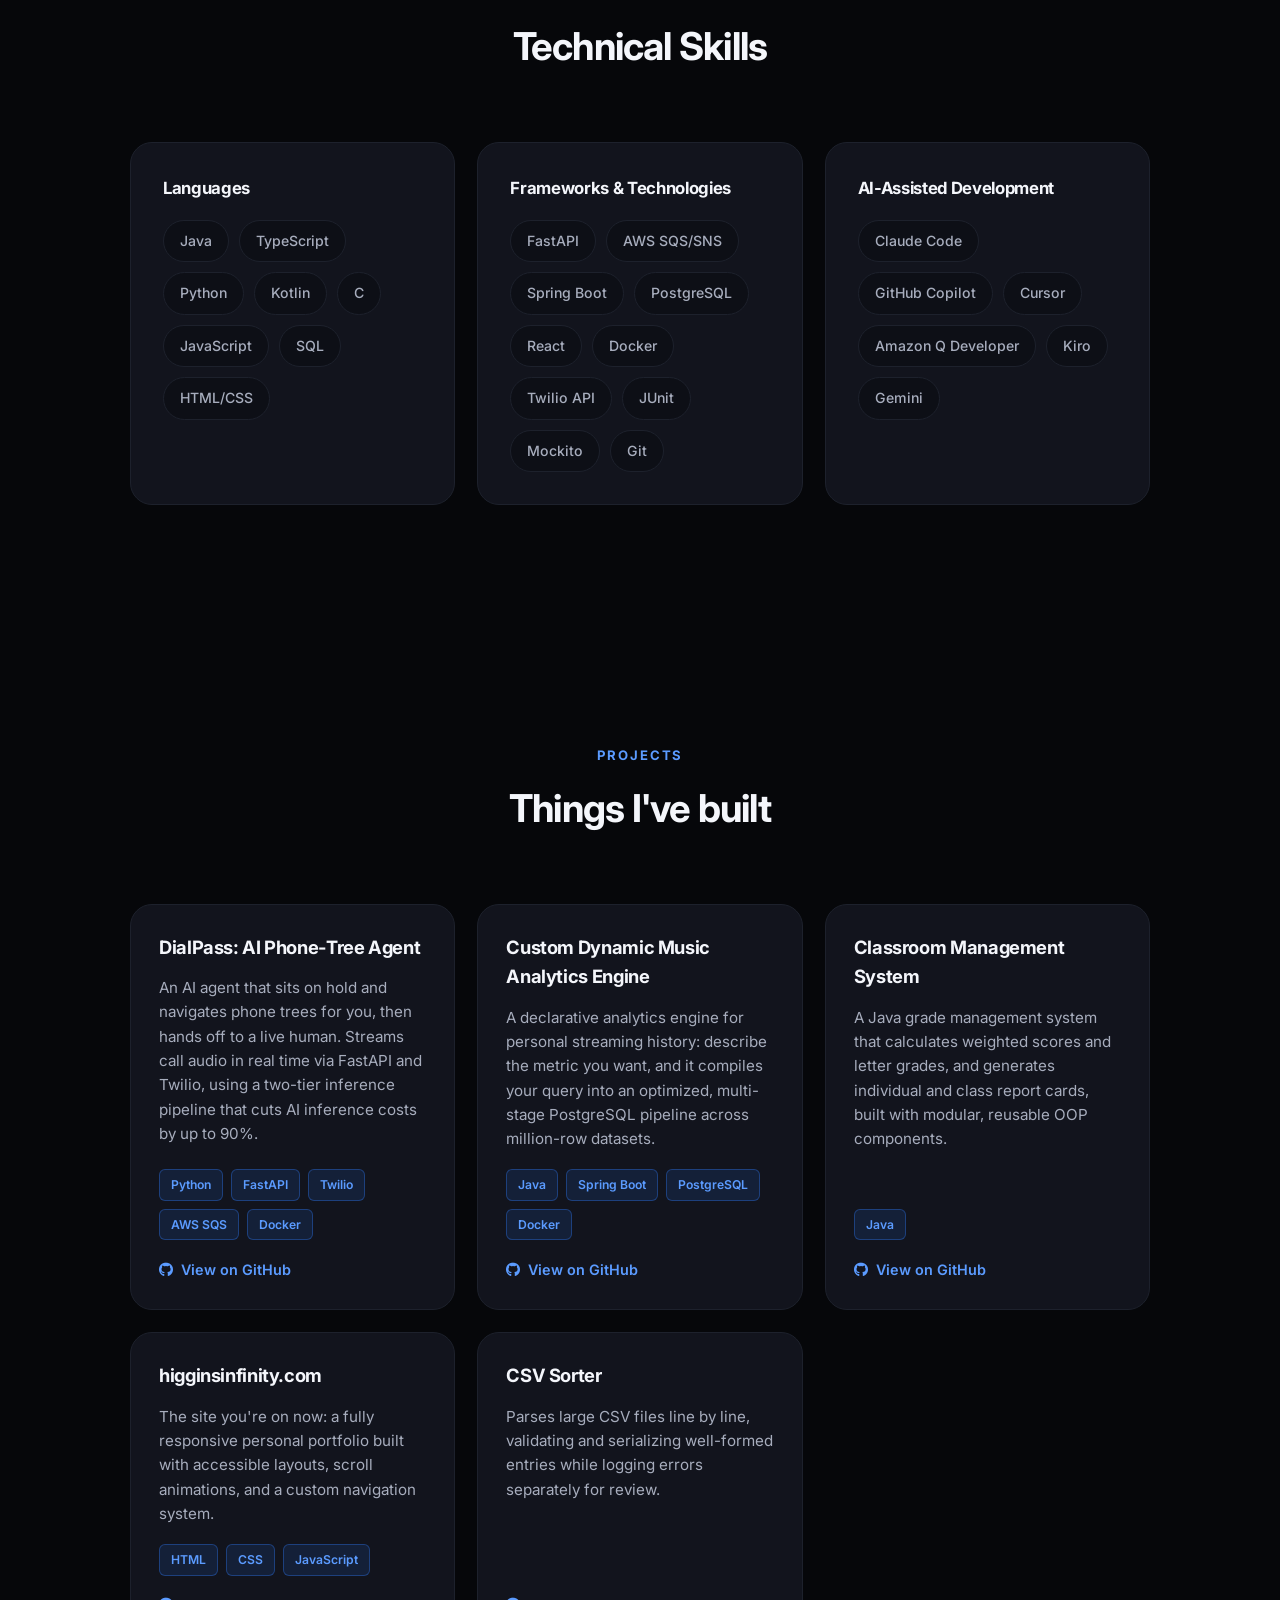
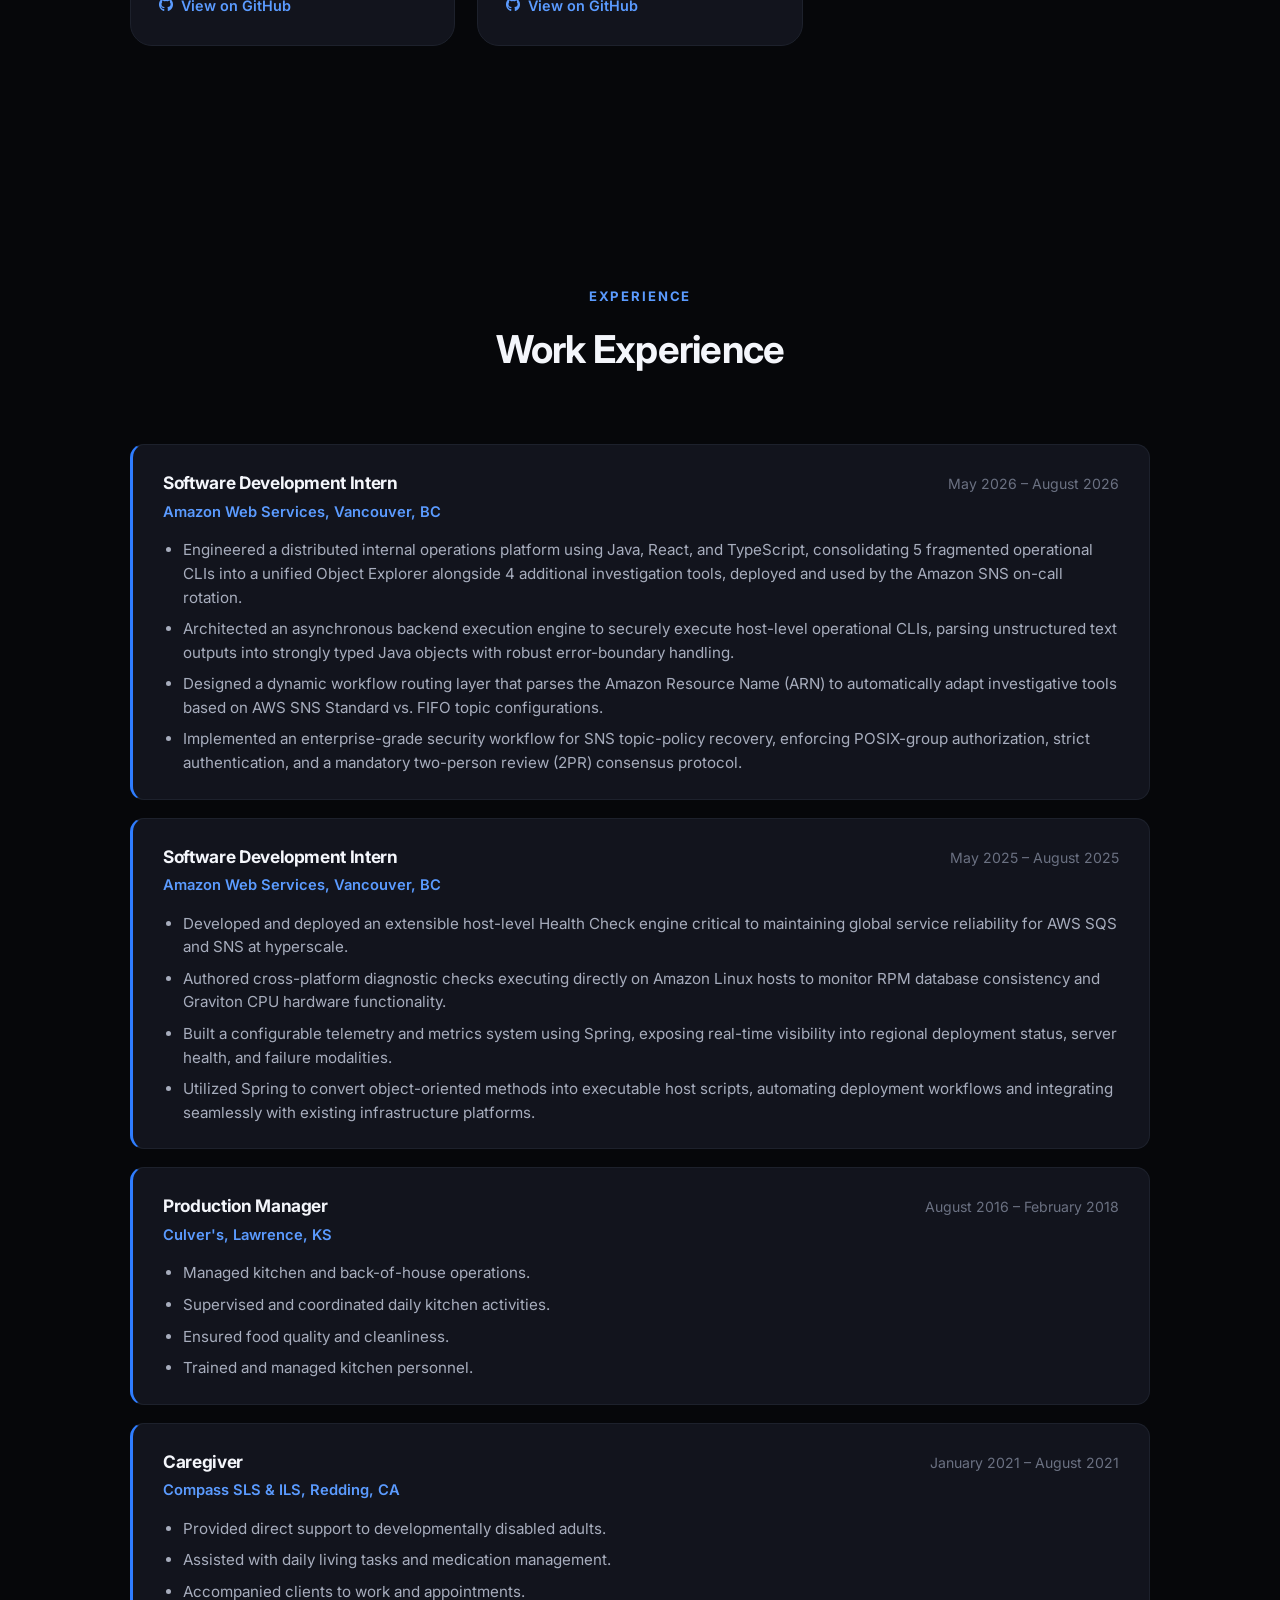
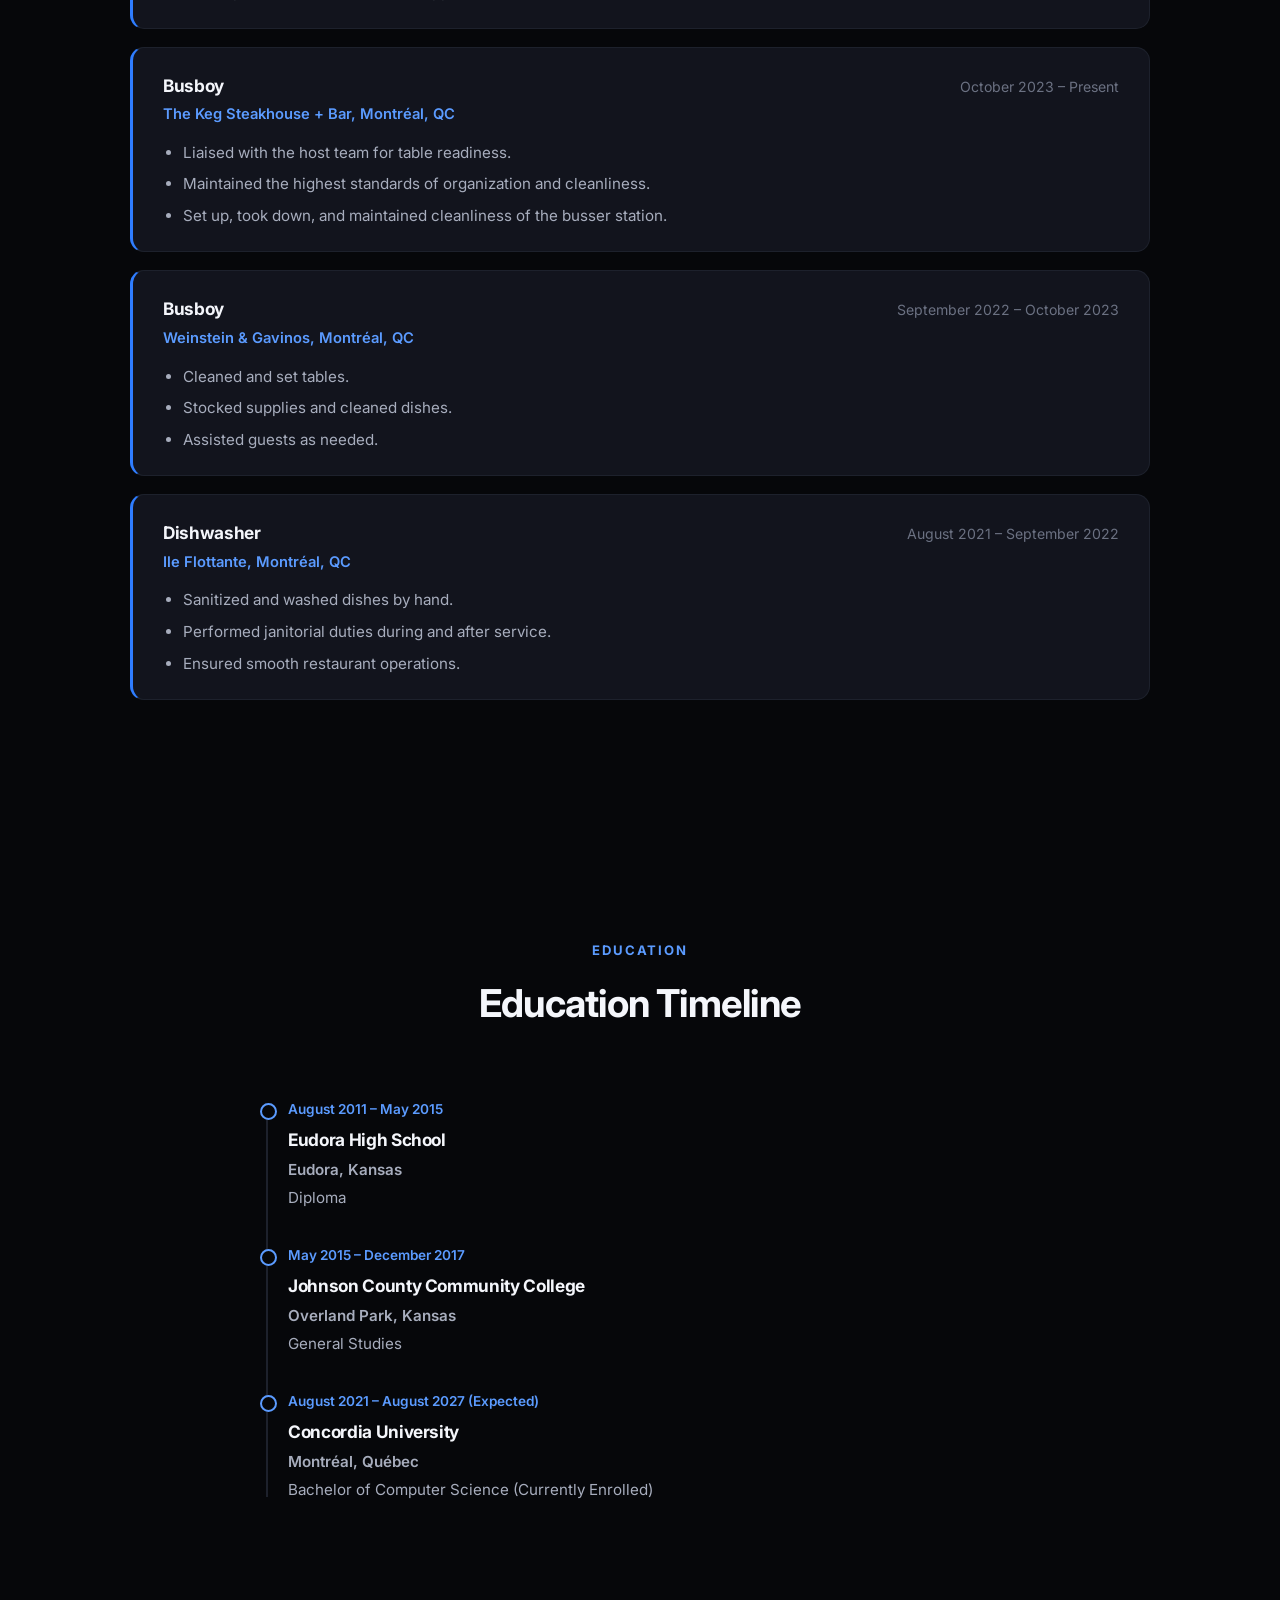
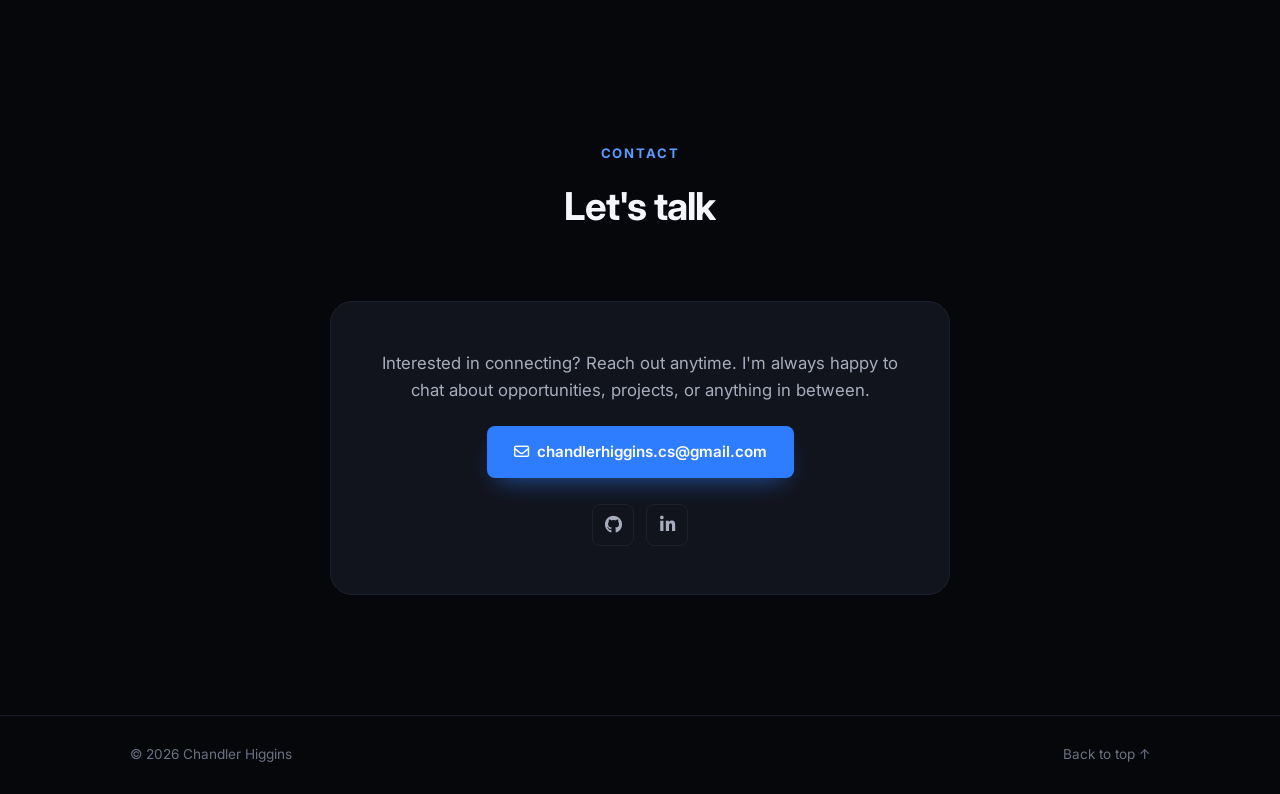
==== commit a1817c6b: "Tighten project descriptions and remove em dashes site-wide Rewrites the 5 project descriptions to b" ====
--- a/index.html
+++ b/index.html
@@ -154,7 +154,7 @@
       <div class="projects-grid">
         <div class="project-card reveal">
           <h3>DialPass: AI Phone-Tree Agent</h3>
-          <p>Built a bidirectional audio engine with FastAPI WebSockets and asyncio that streams live Twilio call audio to OpenAI's Realtime API, letting an AI agent navigate phone trees and hand a live human to the user. Designed a two-tier inference state machine that classifies audio cheaply during hold and invokes the full real-time model only on menu prompts or agent pickup, reducing active AI inference by up to 90%. Architected an AWS SQS telemetry pipeline to keep call-event data off the critical audio path, with a circuit breaker that reroutes dropped calls and timeouts to a fallback notification.</p>
+          <p>An AI agent that sits on hold and navigates phone trees for you, then hands off to a live human. Streams call audio in real time via FastAPI and Twilio, using a two-tier inference pipeline that cuts AI inference costs by up to 90%.</p>
           <div class="tag-row">
             <span class="tag">Python</span>
             <span class="tag">FastAPI</span>
@@ -169,7 +169,7 @@
 
         <div class="project-card reveal">
           <h3>Custom Dynamic Music Analytics Engine</h3>
-          <p>Engineered a declarative music analytics platform allowing users to design and execute custom aggregation queries over unstructured multi-year streaming history datasets. Designed a dynamic query compilation layer in Java to parse user-defined statistical metrics into highly optimized, multi-stage PostgreSQL processing pipelines. Optimized analytical performance by implementing database indices, caching layers, and parallel data streams to reduce execution latency across million-row JSON listener logs.</p>
+          <p>A declarative analytics engine for personal streaming history: describe the metric you want, and it compiles your query into an optimized, multi-stage PostgreSQL pipeline across million-row datasets.</p>
           <div class="tag-row">
             <span class="tag">Java</span>
             <span class="tag">Spring Boot</span>
@@ -183,7 +183,7 @@
 
         <div class="project-card reveal">
           <h3>Classroom Management System</h3>
-          <p>Built a comprehensive grade management system in Java, utilizing object-oriented programming principles to calculate weighted scores, determine letter grades, and generate class report cards for student performance analysis. The system includes modular functions for calculating minimum, maximum, and average scores across multiple assignments and exams, enhancing its reusability and maintainability while ensuring accurate data representation for educational assessments.</p>
+          <p>A Java grade management system that calculates weighted scores and letter grades, and generates individual and class report cards, built with modular, reusable OOP components.</p>
           <div class="tag-row">
             <span class="tag">Java</span>
           </div>
@@ -194,7 +194,7 @@
 
         <div class="project-card reveal">
           <h3>higginsinfinity.com</h3>
-          <p>Developed and designed a fully responsive personal portfolio website to showcase web design skills, personal projects, and contact details, all within a cohesive design. Features flexible, accessible layouts, a custom navigation bar with integrated social media links, and precise content alignment for an optimal user experience.</p>
+          <p>The site you're on now: a fully responsive personal portfolio built with accessible layouts, scroll animations, and a custom navigation system.</p>
           <div class="tag-row">
             <span class="tag">HTML</span>
             <span class="tag">CSS</span>
@@ -207,7 +207,7 @@
 
         <div class="project-card reveal">
           <h3>CSV Sorter</h3>
-          <p>Taking hundreds of lines of CSV files, the program scans each individual file, checks for specific conditions, creates objects for each line, and places them in a serialized file, throwing the errored lines into an error file. The purpose of this project is to take the hundreds of lines of each CSV file and organize them into a more user-friendly model.</p>
+          <p>Parses large CSV files line by line, validating and serializing well-formed entries while logging errors separately for review.</p>
           <a class="project-link" href="https://github.com/GoingBarDown/CSV-Sorter" target="_blank" rel="noopener">
             <i class="fa-brands fa-github"></i> View on GitHub
           </a>
@@ -229,7 +229,7 @@
             <h3 class="experience-role">Software Development Intern</h3>
             <span class="experience-meta">May 2026 – August 2026</span>
           </div>
-          <p class="experience-company">Amazon Web Services — Vancouver, BC</p>
+          <p class="experience-company">Amazon Web Services, Vancouver, BC</p>
           <ul class="experience-details">
             <li>Engineered a distributed internal operations platform using Java, React, and TypeScript, consolidating 5 fragmented operational CLIs into a unified Object Explorer alongside 4 additional investigation tools, deployed and used by the Amazon SNS on-call rotation.</li>
             <li>Architected an asynchronous backend execution engine to securely execute host-level operational CLIs, parsing unstructured text outputs into strongly typed Java objects with robust error-boundary handling.</li>
@@ -243,7 +243,7 @@
             <h3 class="experience-role">Software Development Intern</h3>
             <span class="experience-meta">May 2025 – August 2025</span>
           </div>
-          <p class="experience-company">Amazon Web Services — Vancouver, BC</p>
+          <p class="experience-company">Amazon Web Services, Vancouver, BC</p>
           <ul class="experience-details">
             <li>Developed and deployed an extensible host-level Health Check engine critical to maintaining global service reliability for AWS SQS and SNS at hyperscale.</li>
             <li>Authored cross-platform diagnostic checks executing directly on Amazon Linux hosts to monitor RPM database consistency and Graviton CPU hardware functionality.</li>
@@ -257,7 +257,7 @@
             <h3 class="experience-role">Production Manager</h3>
             <span class="experience-meta">August 2016 – February 2018</span>
           </div>
-          <p class="experience-company">Culver's — Lawrence, KS</p>
+          <p class="experience-company">Culver's, Lawrence, KS</p>
           <ul class="experience-details">
             <li>Managed kitchen and back-of-house operations.</li>
             <li>Supervised and coordinated daily kitchen activities.</li>
@@ -271,7 +271,7 @@
             <h3 class="experience-role">Caregiver</h3>
             <span class="experience-meta">January 2021 – August 2021</span>
           </div>
-          <p class="experience-company">Compass SLS & ILS — Redding, CA</p>
+          <p class="experience-company">Compass SLS & ILS, Redding, CA</p>
           <ul class="experience-details">
             <li>Provided direct support to developmentally disabled adults.</li>
             <li>Assisted with daily living tasks and medication management.</li>
@@ -284,7 +284,7 @@
             <h3 class="experience-role">Busboy</h3>
             <span class="experience-meta">October 2023 – Present</span>
           </div>
-          <p class="experience-company">The Keg Steakhouse + Bar — Montréal, QC</p>
+          <p class="experience-company">The Keg Steakhouse + Bar, Montréal, QC</p>
           <ul class="experience-details">
             <li>Liaised with the host team for table readiness.</li>
             <li>Maintained the highest standards of organization and cleanliness.</li>
@@ -297,7 +297,7 @@
             <h3 class="experience-role">Busboy</h3>
             <span class="experience-meta">September 2022 – October 2023</span>
           </div>
-          <p class="experience-company">Weinstein & Gavinos — Montréal, QC</p>
+          <p class="experience-company">Weinstein & Gavinos, Montréal, QC</p>
           <ul class="experience-details">
             <li>Cleaned and set tables.</li>
             <li>Stocked supplies and cleaned dishes.</li>
@@ -310,7 +310,7 @@
             <h3 class="experience-role">Dishwasher</h3>
             <span class="experience-meta">August 2021 – September 2022</span>
           </div>
-          <p class="experience-company">Ile Flottante — Montréal, QC</p>
+          <p class="experience-company">Ile Flottante, Montréal, QC</p>
           <ul class="experience-details">
             <li>Sanitized and washed dishes by hand.</li>
             <li>Performed janitorial duties during and after service.</li>
@@ -367,7 +367,7 @@
       </div>
 
       <div class="contact-card reveal">
-        <p>Interested in connecting? Reach out anytime — I'm always happy to chat about opportunities, projects, or anything in between.</p>
+        <p>Interested in connecting? Reach out anytime. I'm always happy to chat about opportunities, projects, or anything in between.</p>
         <a class="btn btn-primary contact-email" href="mailto:chandlerhiggins.cs@gmail.com">
           <i class="fa-regular fa-envelope"></i> chandlerhiggins.cs@gmail.com
         </a>
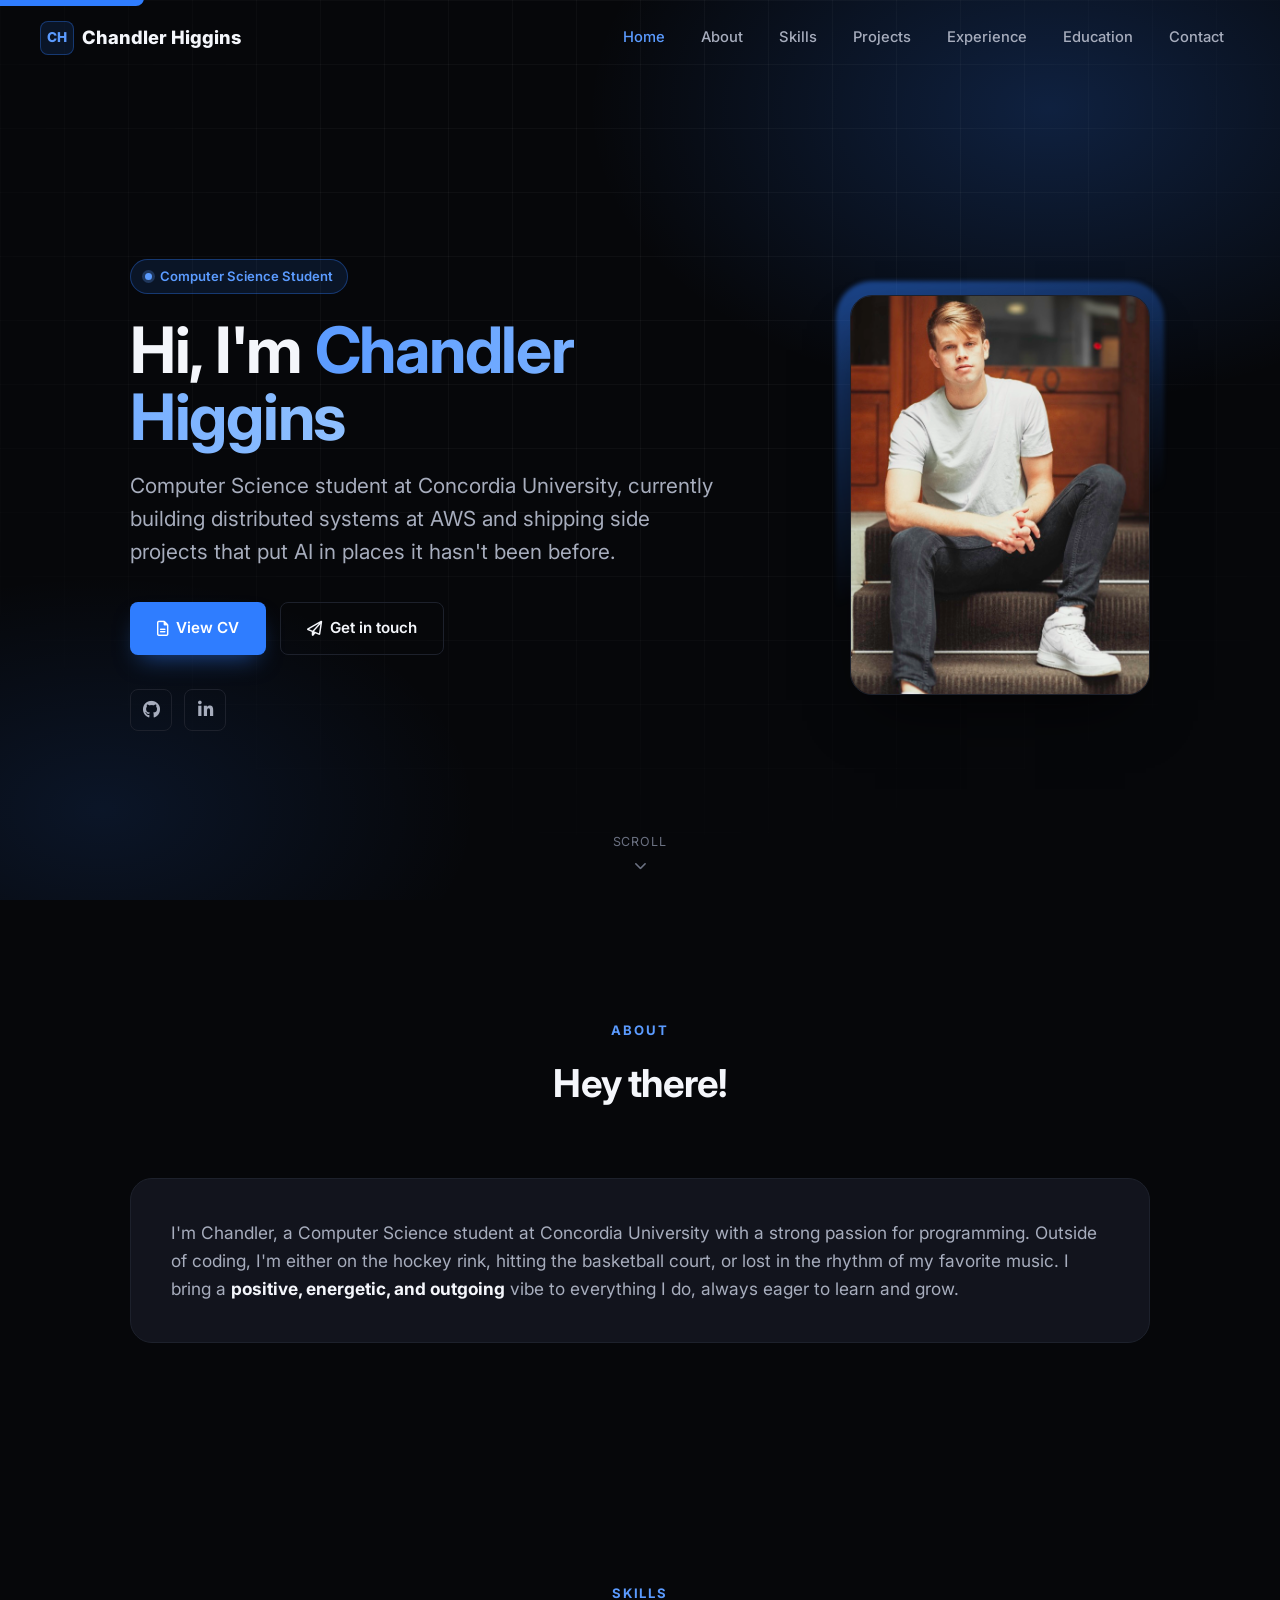
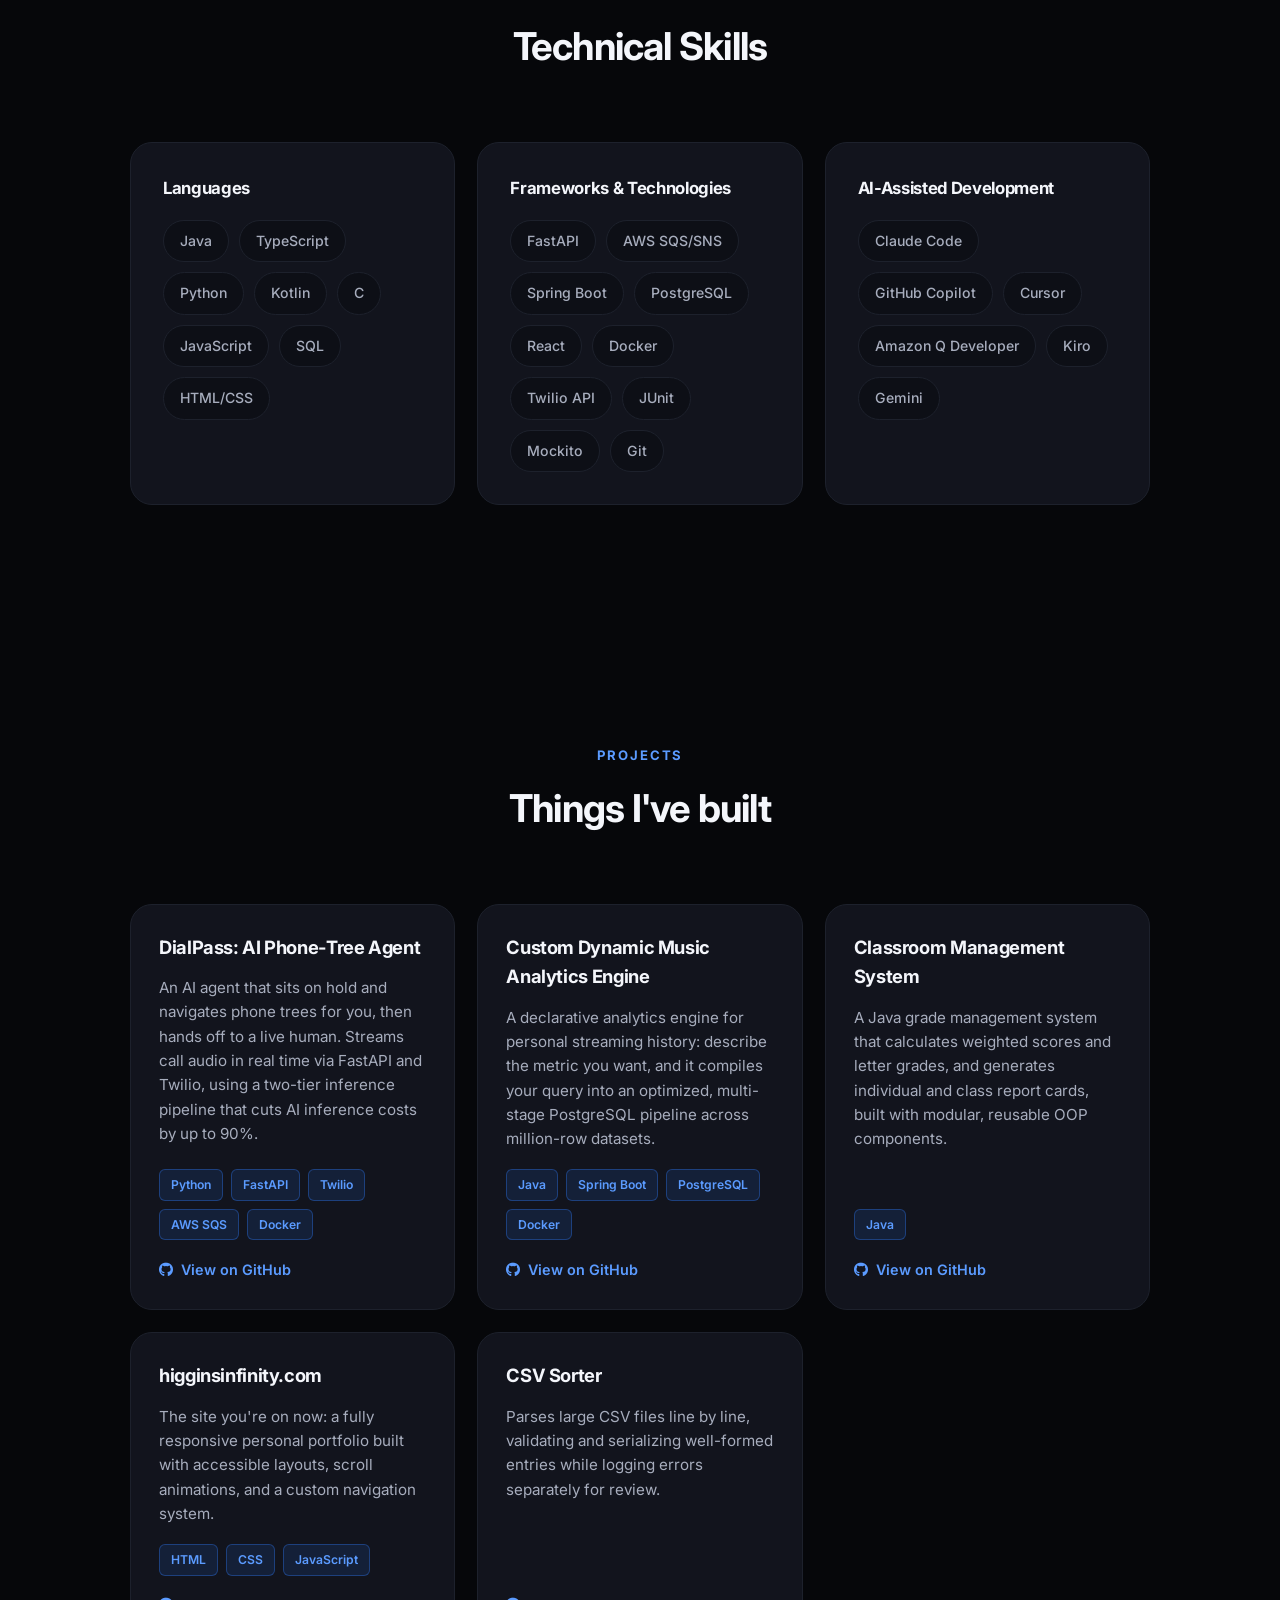
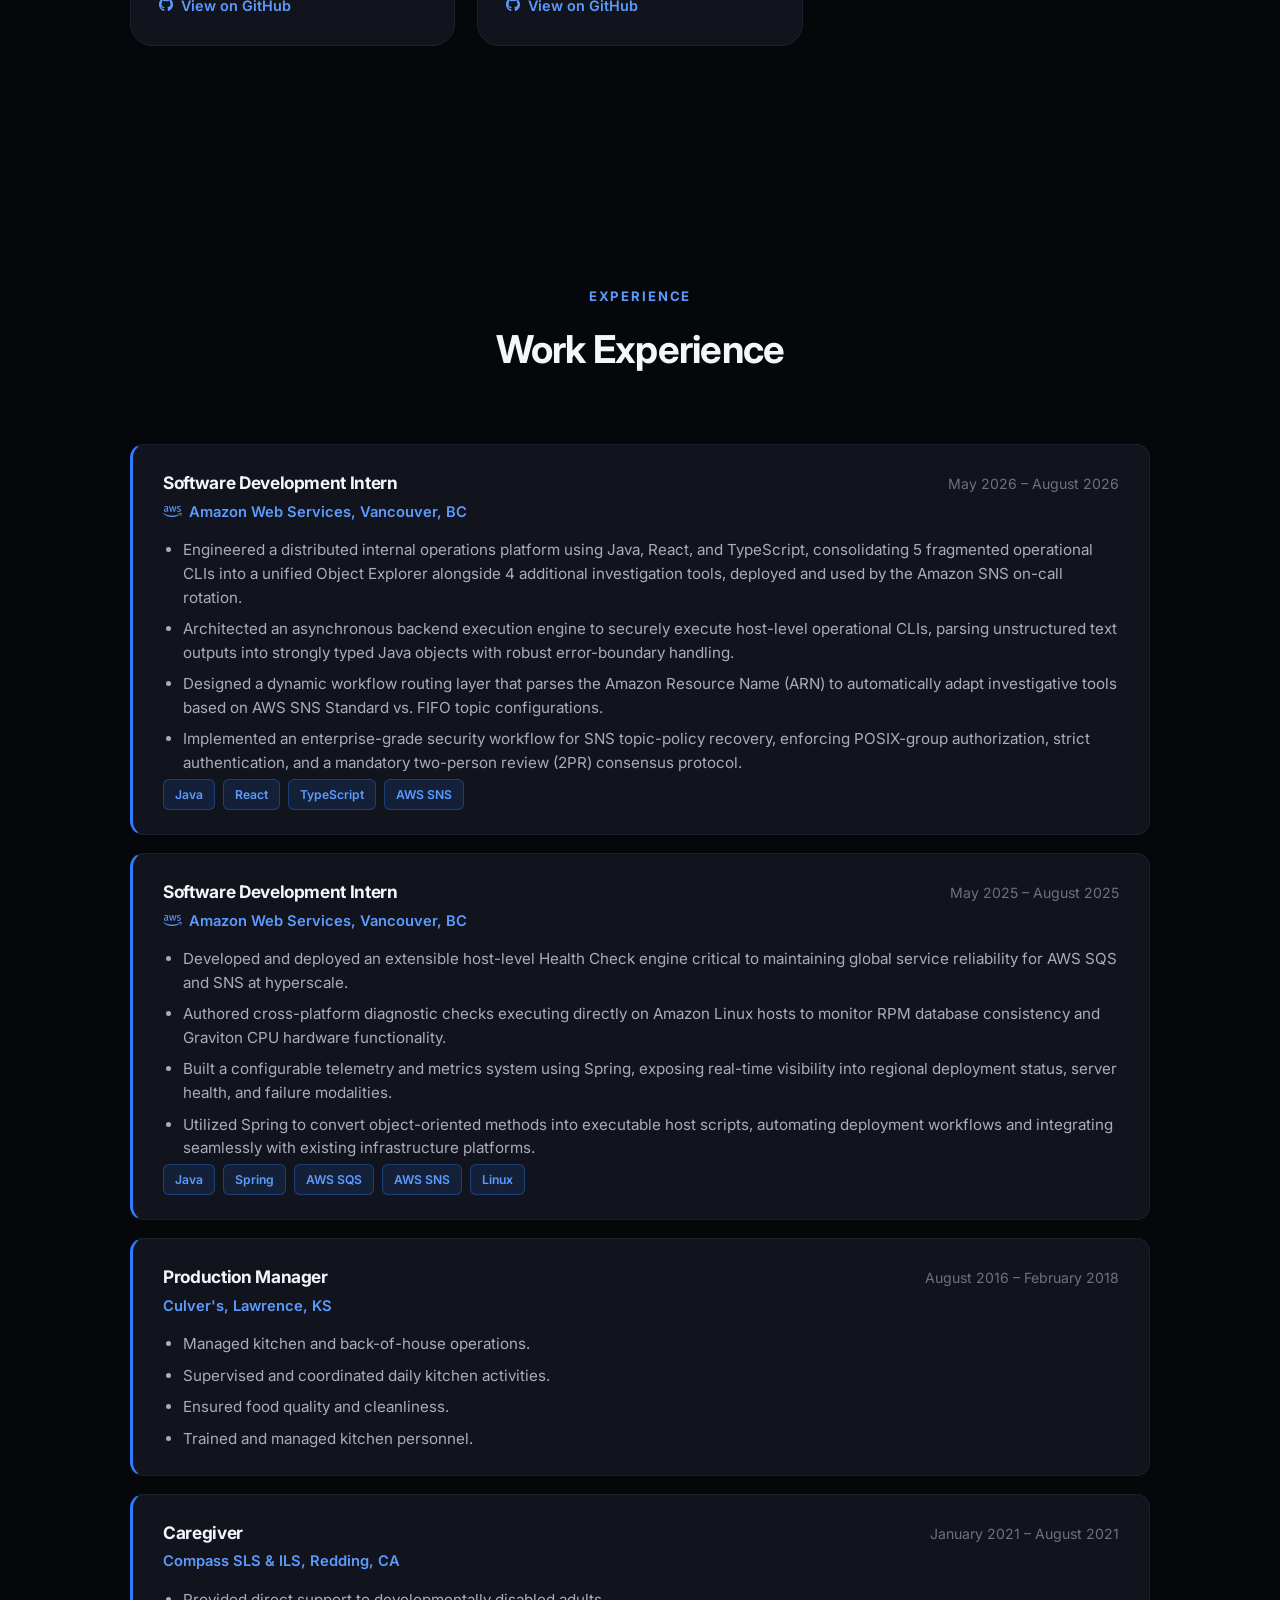
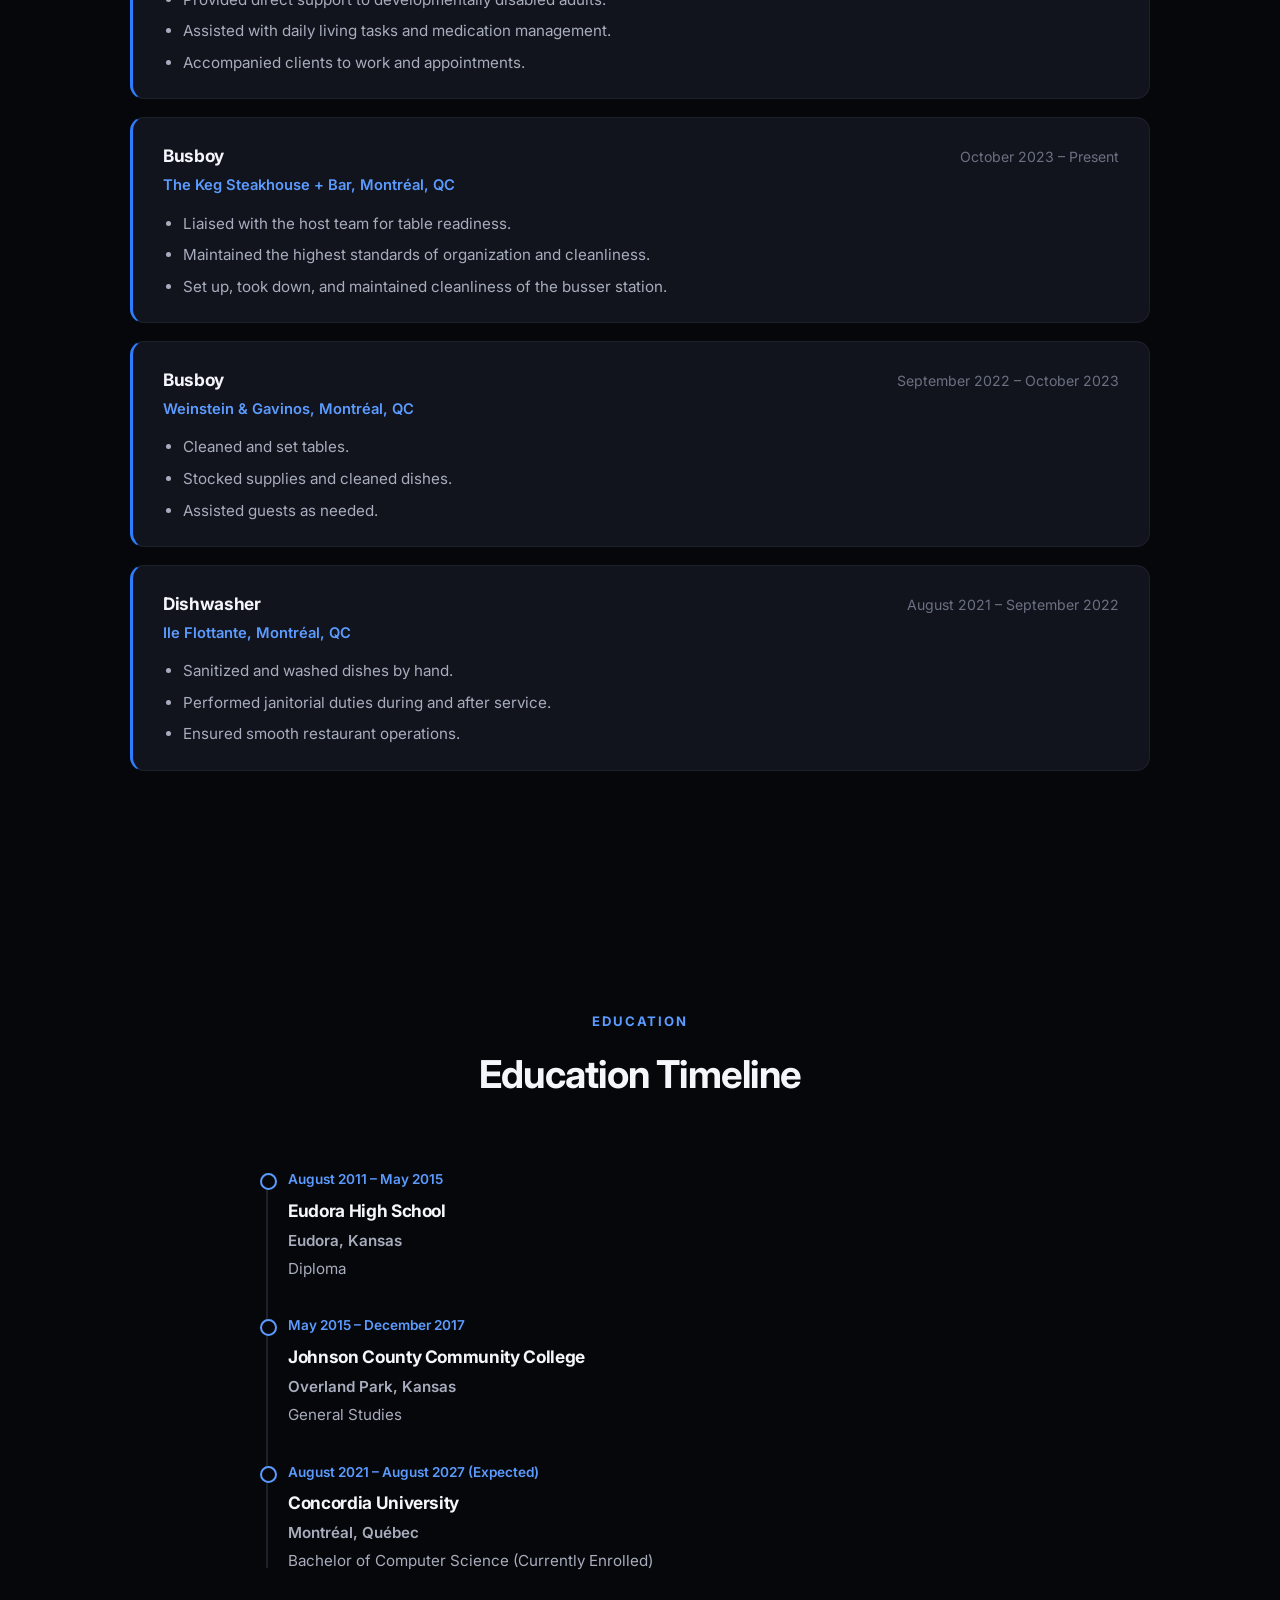
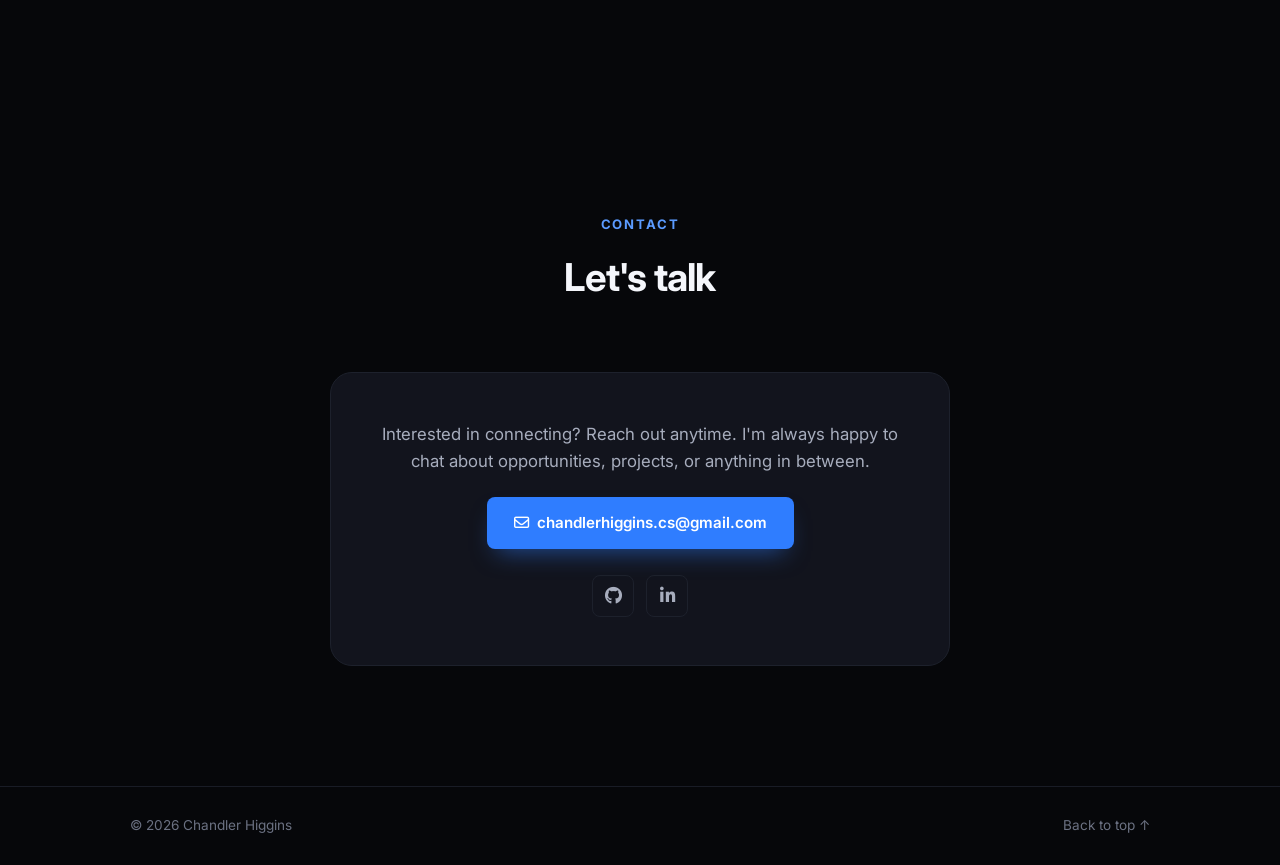
==== commit c06266c5: "Add tech tags and AWS icon to internship experience entries Adds a tag-row of stack pills to both AW" ====
--- a/index.html
+++ b/index.html
@@ -229,13 +229,19 @@
             <h3 class="experience-role">Software Development Intern</h3>
             <span class="experience-meta">May 2026 – August 2026</span>
           </div>
-          <p class="experience-company">Amazon Web Services, Vancouver, BC</p>
+          <p class="experience-company"><i class="fa-brands fa-aws"></i> Amazon Web Services, Vancouver, BC</p>
           <ul class="experience-details">
             <li>Engineered a distributed internal operations platform using Java, React, and TypeScript, consolidating 5 fragmented operational CLIs into a unified Object Explorer alongside 4 additional investigation tools, deployed and used by the Amazon SNS on-call rotation.</li>
             <li>Architected an asynchronous backend execution engine to securely execute host-level operational CLIs, parsing unstructured text outputs into strongly typed Java objects with robust error-boundary handling.</li>
             <li>Designed a dynamic workflow routing layer that parses the Amazon Resource Name (ARN) to automatically adapt investigative tools based on AWS SNS Standard vs. FIFO topic configurations.</li>
             <li>Implemented an enterprise-grade security workflow for SNS topic-policy recovery, enforcing POSIX-group authorization, strict authentication, and a mandatory two-person review (2PR) consensus protocol.</li>
           </ul>
+          <div class="tag-row">
+            <span class="tag">Java</span>
+            <span class="tag">React</span>
+            <span class="tag">TypeScript</span>
+            <span class="tag">AWS SNS</span>
+          </div>
         </div>
 
         <div class="experience-item reveal">
@@ -243,13 +249,20 @@
             <h3 class="experience-role">Software Development Intern</h3>
             <span class="experience-meta">May 2025 – August 2025</span>
           </div>
-          <p class="experience-company">Amazon Web Services, Vancouver, BC</p>
+          <p class="experience-company"><i class="fa-brands fa-aws"></i> Amazon Web Services, Vancouver, BC</p>
           <ul class="experience-details">
             <li>Developed and deployed an extensible host-level Health Check engine critical to maintaining global service reliability for AWS SQS and SNS at hyperscale.</li>
             <li>Authored cross-platform diagnostic checks executing directly on Amazon Linux hosts to monitor RPM database consistency and Graviton CPU hardware functionality.</li>
             <li>Built a configurable telemetry and metrics system using Spring, exposing real-time visibility into regional deployment status, server health, and failure modalities.</li>
             <li>Utilized Spring to convert object-oriented methods into executable host scripts, automating deployment workflows and integrating seamlessly with existing infrastructure platforms.</li>
           </ul>
+          <div class="tag-row">
+            <span class="tag">Java</span>
+            <span class="tag">Spring</span>
+            <span class="tag">AWS SQS</span>
+            <span class="tag">AWS SNS</span>
+            <span class="tag">Linux</span>
+          </div>
         </div>
 
         <div class="experience-item reveal">
--- a/styles.css
+++ b/styles.css
@@ -713,6 +713,10 @@
   font-weight: 600;
 }
 
+.experience-company i {
+  margin-right: 4px;
+}
+
 .experience-details {
   margin-top: 14px;
   padding-left: 20px;
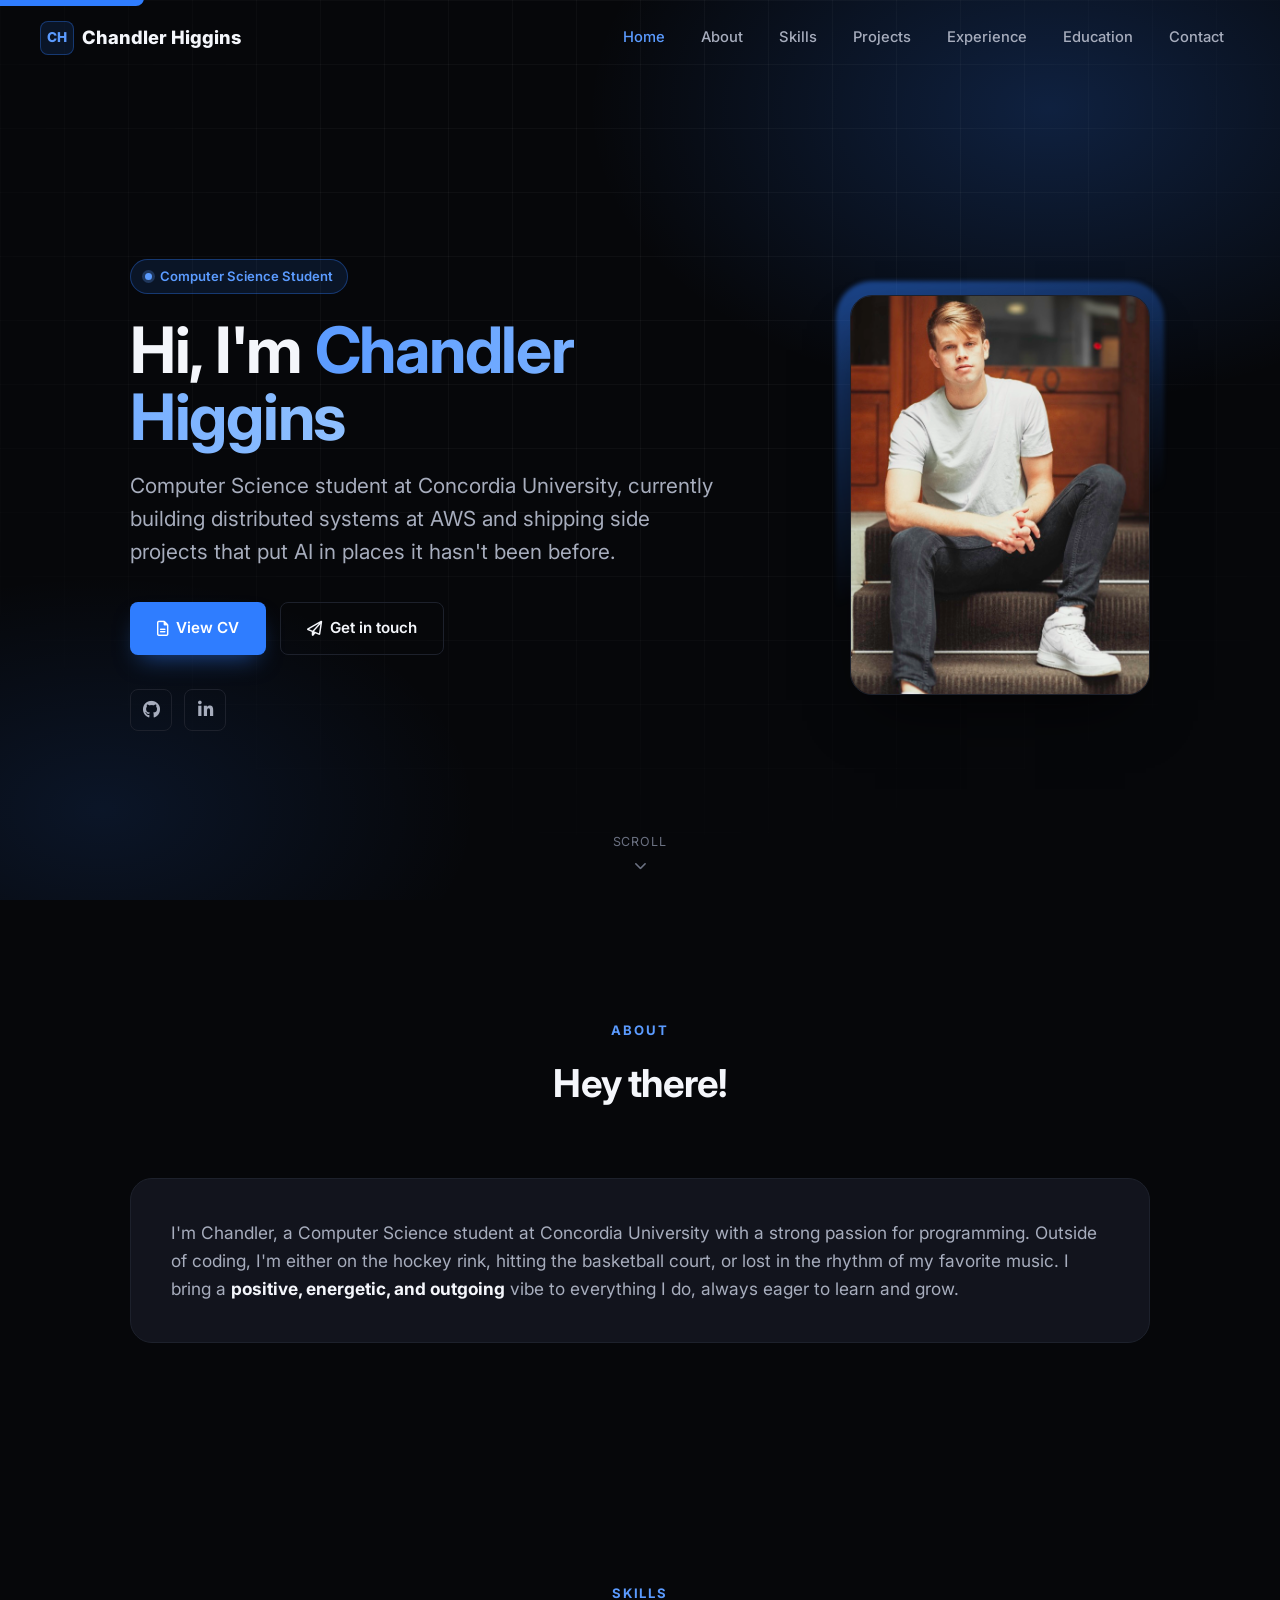
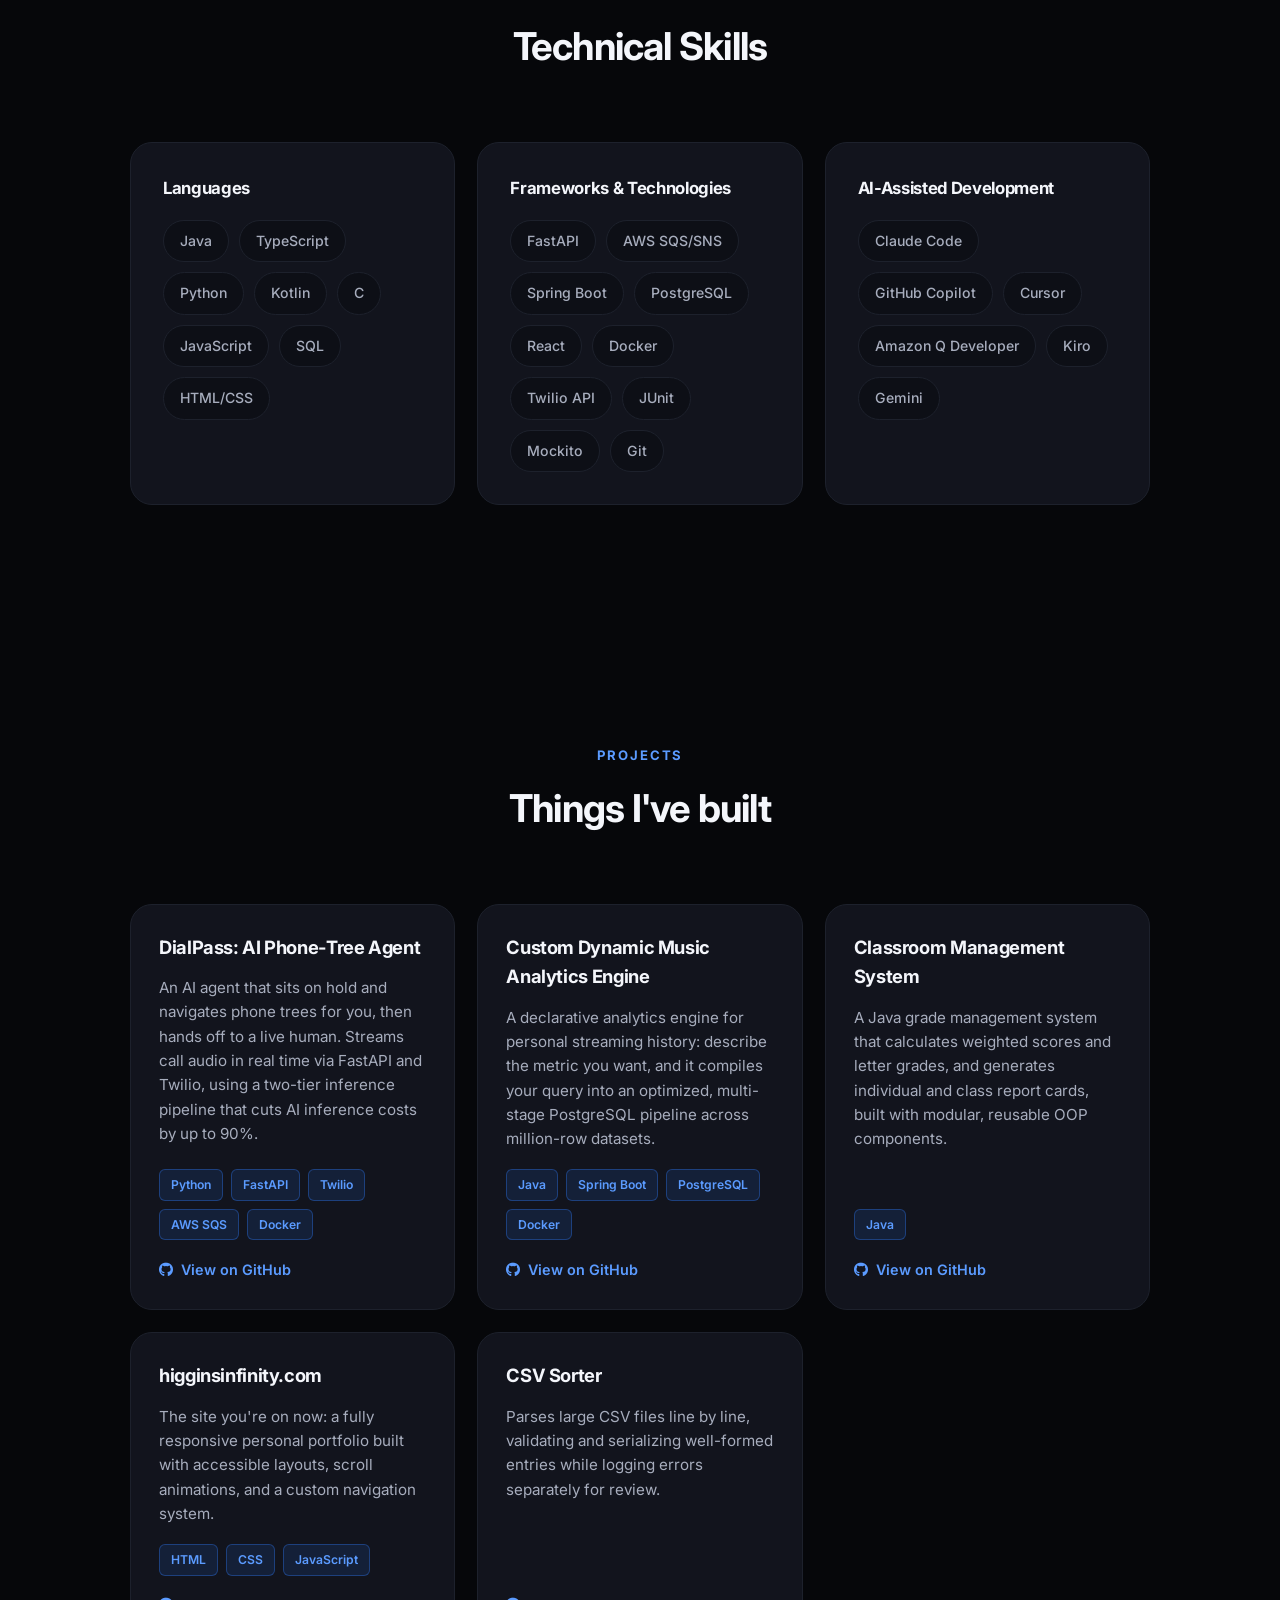
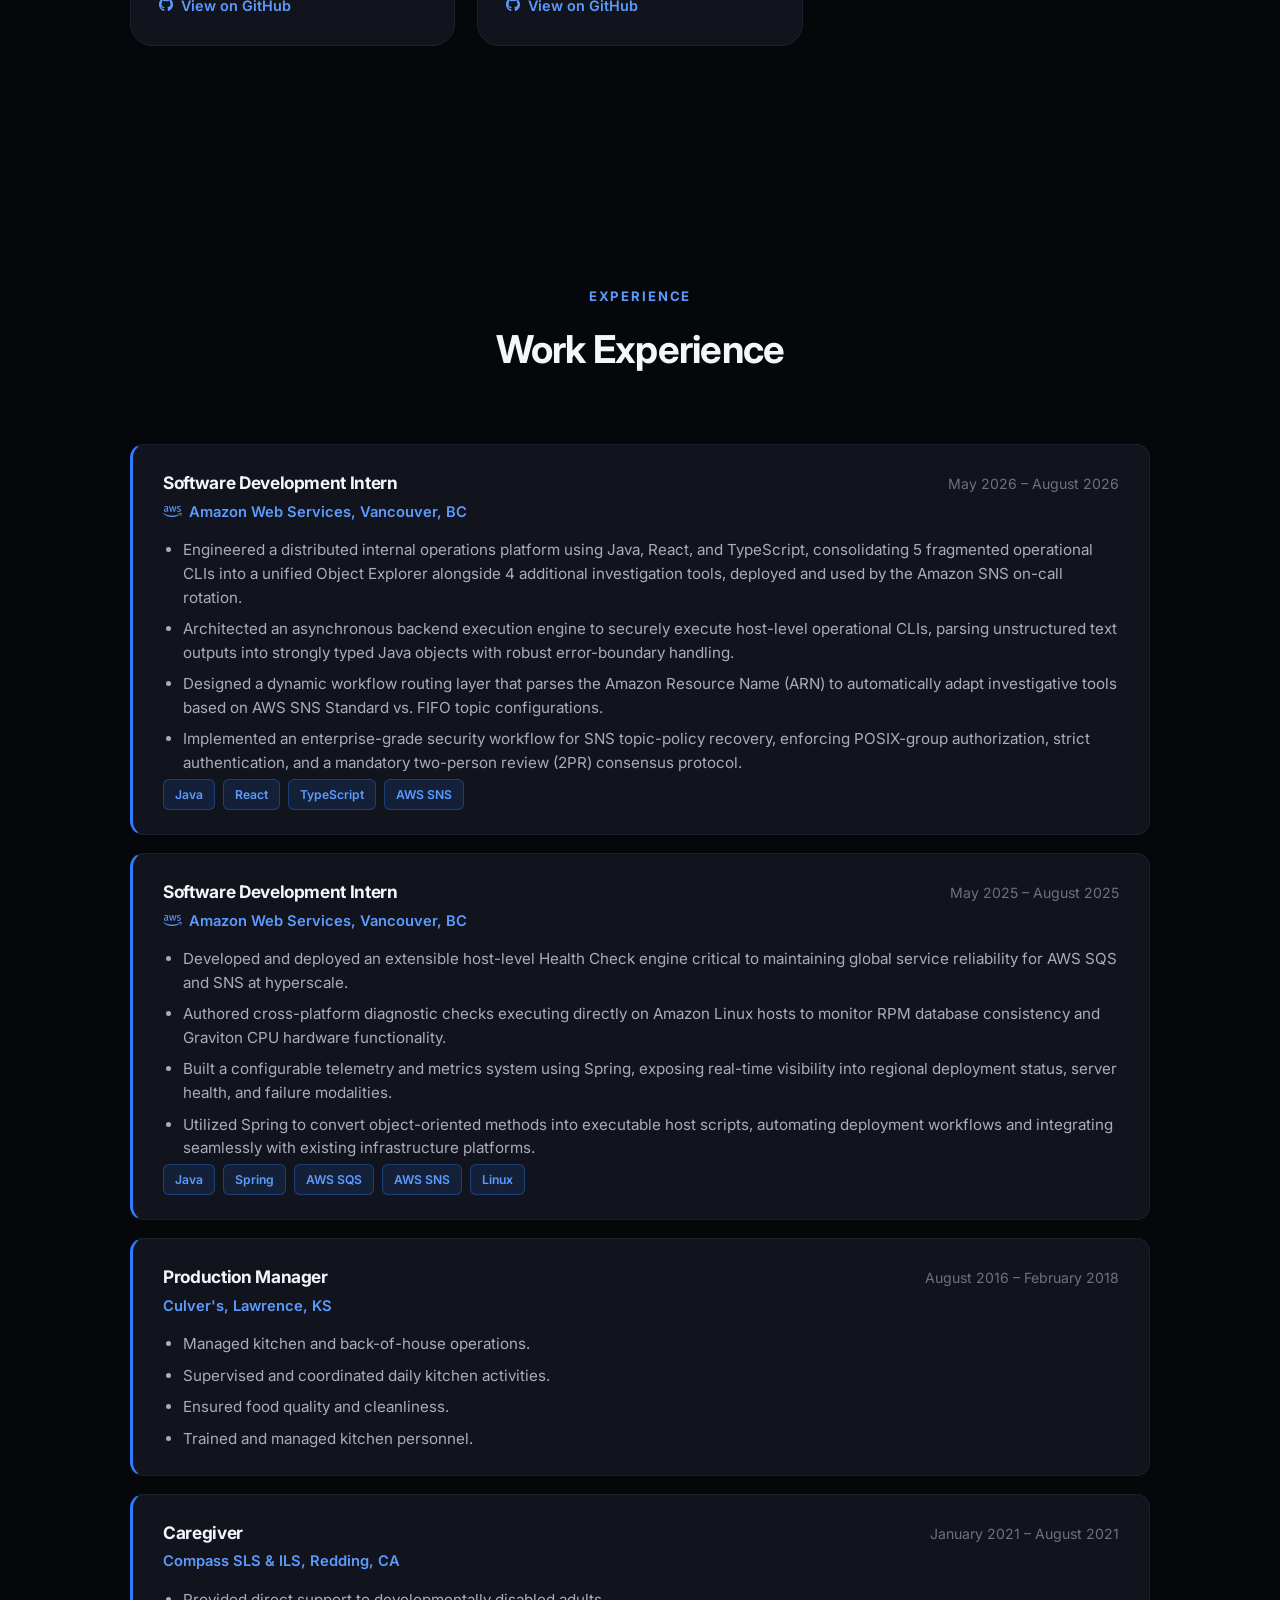
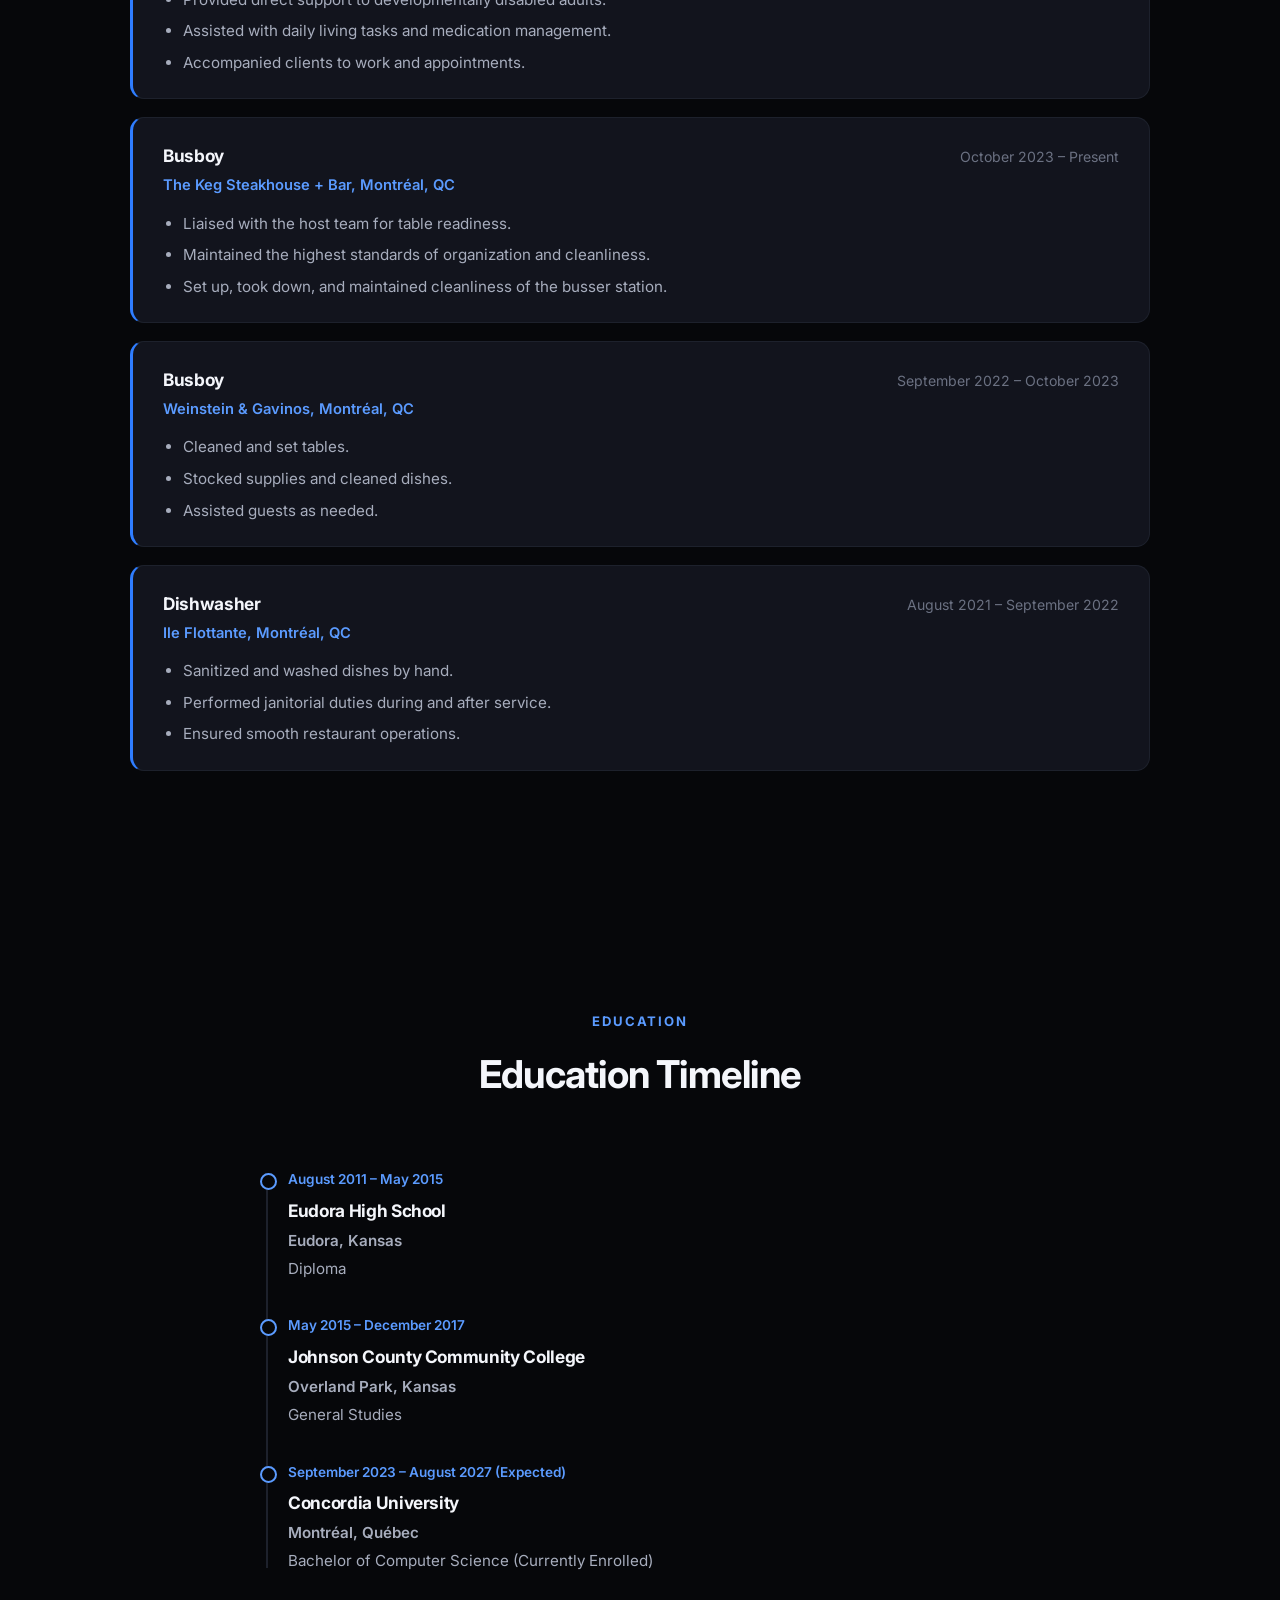
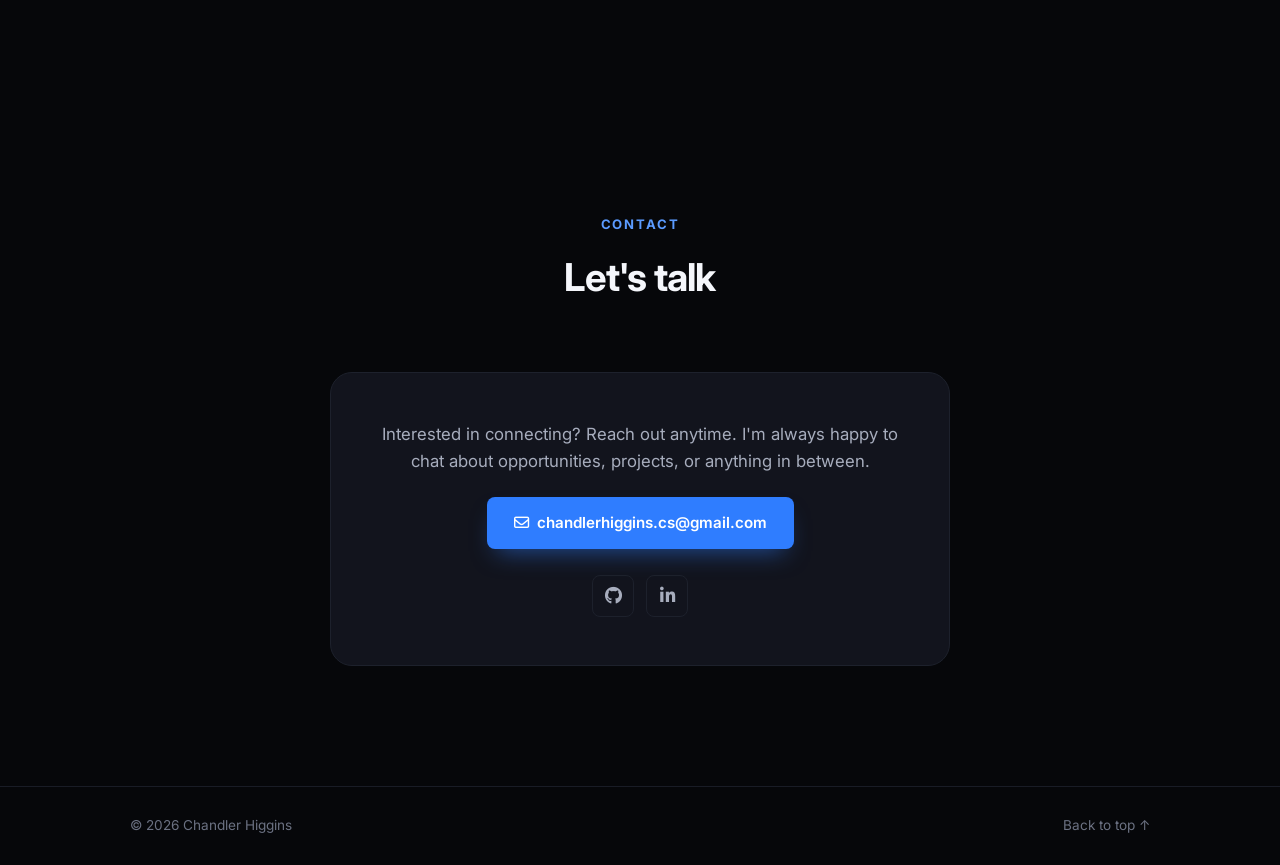
==== commit 17dd5d30: "Update Concordia start date to September 2023 Co-Authored-By: Claude Sonnet 5 <noreply@anthropic.com" ====
--- a/index.html
+++ b/index.html
@@ -361,7 +361,7 @@
         </div>
 
         <div class="timeline-entry reveal">
-          <div class="timeline-date">August 2021 – August 2027 (Expected)</div>
+          <div class="timeline-date">September 2023 – August 2027 (Expected)</div>
           <div class="timeline-content">
             <h3>Concordia University</h3>
             <p class="experience-company">Montréal, Québec</p>
